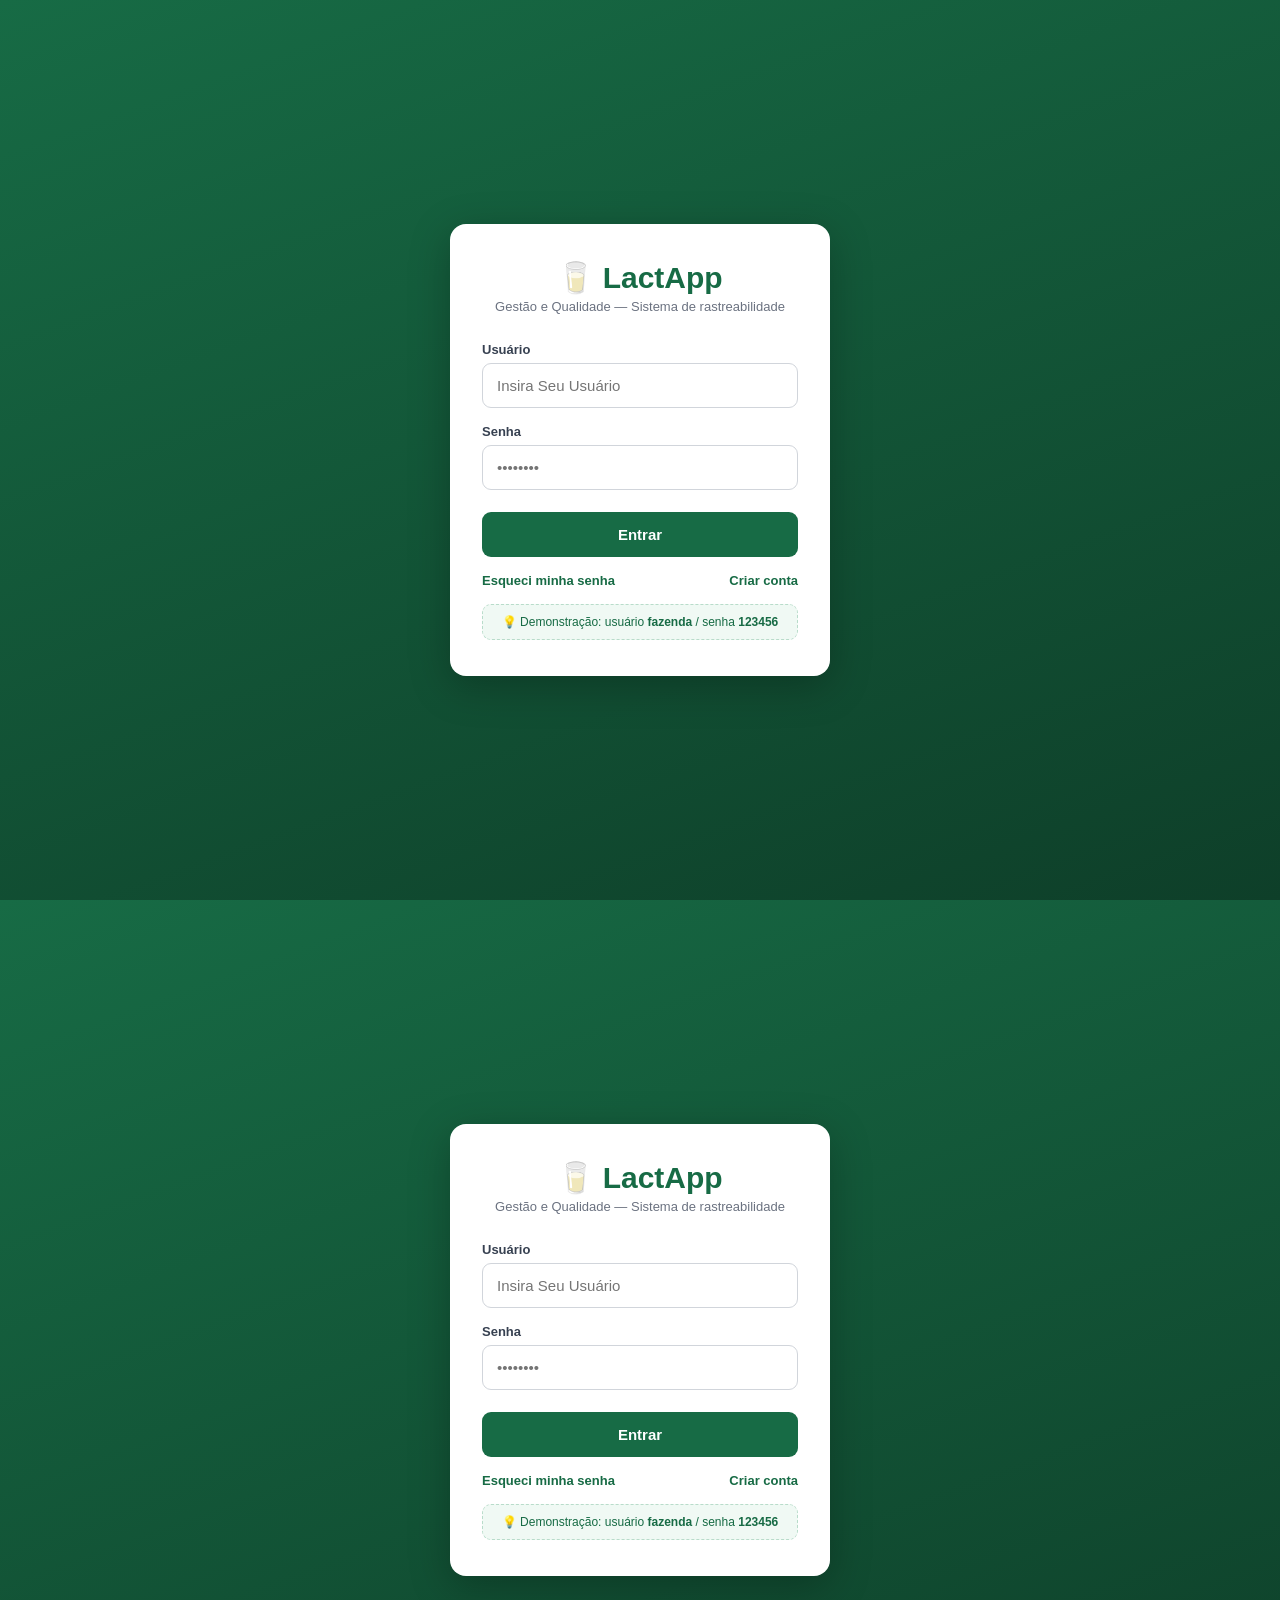
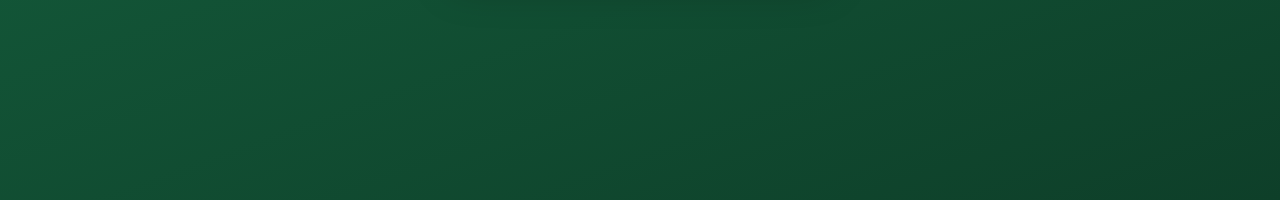
==== index.html @ 969afe18 "corrige bug carregamento" ====
<!DOCTYPE html>
<html lang="pt-BR">
<head>
    <meta charset="UTF-8">
    <meta name="viewport" content="width=device-width, initial-scale=1.0">

    <title>LactApp — Gestão e Qualidade</title>

    <style>
        * {
            box-sizing: border-box;
            margin: 0;
            padding: 0;
        }

        body {
            font-family: Arial, Helvetica, sans-serif;
            background: #f4f7f5;
            color: #1f2933;
            min-height: 100vh;
        }

        /* ===================== TELA DE LOGIN ===================== */
        #loginScreen {
            min-height: 100vh;
            display: flex;
            align-items: center;
            justify-content: center;
            background: linear-gradient(160deg, #176b45 0%, #0e3f29 100%);
            padding: 20px;
        }

        .login-box {
            background: white;
            width: 100%;
            max-width: 380px;
            border-radius: 16px;
            padding: 36px 32px;
            box-shadow: 0 10px 40px rgba(0,0,0,.25);
        }

        .login-logo {
            text-align: center;
            font-size: 30px;
            font-weight: bold;
            color: #176b45;
            margin-bottom: 4px;
        }

        .login-subtitle {
            text-align: center;
            color: #6b7280;
            font-size: 13px;
            margin-bottom: 28px;
        }

        .field {
            margin-bottom: 16px;
        }

        .field label {
            display: block;
            font-size: 13px;
            color: #374151;
            font-weight: bold;
            margin-bottom: 6px;
        }

        .field input {
            width: 100%;
            padding: 13px 14px;
            border: 1px solid #d1d5db;
            border-radius: 9px;
            font-size: 15px;
            outline: none;
        }

        .field input:focus {
            border-color: #176b45;
        }

        .login-button {
            width: 100%;
            background: #176b45;
            color: white;
            border: none;
            padding: 14px 0;
            border-radius: 9px;
            font-size: 15px;
            font-weight: bold;
            cursor: pointer;
            margin-top: 6px;
        }

        .login-button:hover {
            background: #115438;
        }

        .login-hint {
            margin-top: 16px;
            background: #f0f9f4;
            border: 1px dashed #b8dcca;
            border-radius: 9px;
            padding: 10px 12px;
            font-size: 12px;
            color: #176b45;
            text-align: center;
        }

        .login-error {
            display: none;
            background: #fee2e2;
            color: #991b1b;
            padding: 11px 13px;
            border-radius: 9px;
            font-size: 13px;
            margin-bottom: 16px;
        }

        .login-success {
            display: none;
            background: #dcfce7;
            color: #166534;
            padding: 11px 13px;
            border-radius: 9px;
            font-size: 13px;
            margin-bottom: 16px;
        }

        .login-links {
            display: flex;
            justify-content: space-between;
            margin-top: 16px;
        }

        .login-links-center {
            justify-content: center;
        }

        .login-links a {
            color: #176b45;
            font-size: 13px;
            font-weight: bold;
            text-decoration: none;
        }

        .login-links a:hover {
            text-decoration: underline;
        }

        .recover-text {
            color: #6b7280;
            font-size: 13px;
            line-height: 19px;
            margin-bottom: 20px;
        }

        /* ===================== APP (pós-login) ===================== */
        #appScreen {
            display: none;
        }

        header {
            background: #176b45;
            color: white;
            padding: 18px 30px;
            display: flex;
            align-items: center;
            justify-content: space-between;
        }

        .logo {
            font-size: 21px;
            font-weight: bold;
        }

        .logo span {
            font-weight: normal;
            opacity: .85;
        }

        .header-right {
            display: flex;
            align-items: center;
            gap: 18px;
        }

        .header-status {
            font-size: 13px;
            opacity: .85;
            text-align: right;
        }

        .logout-button {
            background: rgba(255,255,255,.15);
            color: white;
            border: 1px solid rgba(255,255,255,.4);
            padding: 8px 14px;
            border-radius: 8px;
            font-size: 12px;
            cursor: pointer;
        }

        .logout-button:hover {
            background: rgba(255,255,255,.25);
        }

        /* CONTAINER */
        .container {
            max-width: 1000px;
            margin: 40px auto;
            padding: 0 20px;
        }

        /* SEARCH */
        .search-box {
            background: white;
            border-radius: 14px;
            padding: 28px;
            box-shadow: 0 4px 20px rgba(0,0,0,.06);
            margin-bottom: 25px;
        }

        .search-box h1 {
            font-size: 25px;
            margin-bottom: 8px;
        }

        .search-box p {
            color: #6b7280;
            margin-bottom: 22px;
        }

        .search-area {
            display: flex;
            gap: 10px;
        }

        input {
            flex: 1;
            padding: 14px 16px;
            border: 1px solid #d1d5db;
            border-radius: 9px;
            font-size: 15px;
            outline: none;
        }

        input:focus {
            border-color: #176b45;
        }

        button {
            background: #176b45;
            color: white;
            border: none;
            padding: 0 24px;
            border-radius: 9px;
            font-size: 15px;
            font-weight: bold;
            cursor: pointer;
        }

        button:hover {
            background: #115438;
        }

        .example {
            margin-top: 12px;
            font-size: 13px;
            color: #777;
        }

        .example-codigos {
            display: flex;
            flex-wrap: wrap;
            gap: 8px;
            margin-top: 8px;
        }

        .chip-codigo {
            display: inline-block;
            background: #f0f9f4;
            border: 1px dashed #b8dcca;
            color: #176b45;
            font-weight: bold;
            font-size: 12px;
            padding: 6px 10px;
            border-radius: 20px;
            cursor: pointer;
        }

        .chip-codigo:hover {
            background: #dcefe3;
        }

        /* AUTOCOMPLETE */
        .input-wrapper {
            flex: 1;
            position: relative;
        }

        .input-wrapper input {
            width: 100%;
        }

        .sugestoes-dropdown {
            display: none;
            position: absolute;
            top: calc(100% + 6px);
            left: 0;
            right: 0;
            background: white;
            border: 1px solid #d1d5db;
            border-radius: 9px;
            box-shadow: 0 8px 24px rgba(0,0,0,.12);
            z-index: 10;
            max-height: 220px;
            overflow-y: auto;
        }

        .sugestoes-dropdown.aberto {
            display: block;
        }

        .sugestao-item {
            padding: 11px 14px;
            cursor: pointer;
            border-bottom: 1px solid #f0f2f1;
        }

        .sugestao-item:last-child {
            border-bottom: none;
        }

        .sugestao-item:hover {
            background: #f0f9f4;
        }

        .sugestao-codigo {
            font-weight: bold;
            font-size: 14px;
            color: #176b45;
        }

        .sugestao-produto {
            font-size: 12px;
            color: #6b7280;
            margin-top: 2px;
        }

        /* LOADING / DISABLED */
        @keyframes girar {
            to { transform: rotate(360deg); }
        }

        .spinner {
            display: inline-block;
            width: 11px;
            height: 11px;
            border: 2px solid #b8dcca;
            border-top-color: #176b45;
            border-radius: 50%;
            animation: girar .7s linear infinite;
            vertical-align: middle;
            margin-right: 6px;
        }

        button:disabled,
        input:disabled {
            opacity: .55;
            cursor: not-allowed;
        }

        .btn-tentar-novamente {
            background: #991b1b;
            color: white;
            border: none;
            padding: 6px 12px;
            border-radius: 20px;
            font-size: 12px;
            font-weight: bold;
            cursor: pointer;
            margin-left: 8px;
        }

        .btn-tentar-novamente:hover {
            background: #7f1717;
        }

        /* RESULTADO */
        #resultado {
            display: none;
        }

        .result-header {
            display: flex;
            justify-content: space-between;
            align-items: center;
            margin-bottom: 18px;
        }

        .result-header h2 {
            font-size: 21px;
        }

        .status {
            background: #dcfce7;
            color: #166534;
            padding: 7px 12px;
            border-radius: 20px;
            font-size: 13px;
            font-weight: bold;
        }

        /* CARDS */
        .grid {
            display: grid;
            grid-template-columns: repeat(2, 1fr);
            gap: 18px;
        }

        .card {
            background: white;
            border-radius: 13px;
            padding: 22px;
            box-shadow: 0 3px 15px rgba(0,0,0,.05);
        }

        .card h3 {
            font-size: 16px;
            margin-bottom: 17px;
            color: #176b45;
        }

        .info {
            display: flex;
            justify-content: space-between;
            padding: 10px 0;
            border-bottom: 1px solid #eef0f2;
            font-size: 14px;
        }

        .info:last-child {
            border-bottom: none;
        }

        .label {
            color: #6b7280;
        }

        .value {
            font-weight: bold;
            text-align: right;
        }

        /* QUALIDADE */
        .quality-grid {
            display: grid;
            grid-template-columns: repeat(4, 1fr);
            gap: 12px;
        }

        .quality-item {
            background: #f8faf9;
            border-radius: 10px;
            padding: 15px;
            text-align: center;
        }

        .quality-value {
            font-size: 21px;
            font-weight: bold;
            color: #176b45;
        }

        .quality-label {
            margin-top: 5px;
            color: #6b7280;
            font-size: 12px;
        }

        .quality-ok {
            margin-top: 8px;
            font-size: 11px;
            color: #15803d;
        }

        /* RASTREABILIDADE */
        .trace {
            display: flex;
            align-items: center;
            justify-content: space-between;
            margin-top: 10px;
        }

        .trace-item {
            text-align: center;
            flex: 1;
        }

        .trace-icon {
            width: 45px;
            height: 45px;
            margin: auto;
            border-radius: 50%;
            background: #e4f3eb;
            display: flex;
            align-items: center;
            justify-content: center;
            font-size: 21px;
        }

        .trace-title {
            font-weight: bold;
            font-size: 13px;
            margin-top: 8px;
        }

        .trace-subtitle {
            font-size: 11px;
            color: #777;
            margin-top: 3px;
        }

        .line {
            height: 2px;
            background: #b8dcca;
            flex: .5;
        }

        /* ERRO */
        .error {
            display: none;
            background: #fee2e2;
            color: #991b1b;
            padding: 14px;
            border-radius: 9px;
            margin-top: 15px;
            font-size: 14px;
        }

        /* ===================== ABAS ===================== */
        .tabs {
            display: flex;
            gap: 10px;
            margin-bottom: 22px;
        }

        .tab-button {
            background: white;
            color: #6b7280;
            border: 1px solid #e2e6e4;
            padding: 12px 20px;
            border-radius: 9px;
            font-size: 14px;
            font-weight: bold;
            cursor: pointer;
        }

        .tab-button:hover {
            background: #f4f7f5;
        }

        .tab-button.active {
            background: #176b45;
            color: white;
            border-color: #176b45;
        }

        /* ===================== ROTA DE ENTREGA ===================== */
        .route-summary-grid {
            display: grid;
            grid-template-columns: repeat(2, 1fr);
            gap: 16px;
            margin-bottom: 16px;
        }

        .route-item {
            display: flex;
            flex-direction: column;
            gap: 4px;
        }

        .route-item .route-label {
            font-size: 12px;
            color: #6b7280;
        }

        .route-item .route-value {
            font-size: 14px;
            font-weight: bold;
            color: #1f2933;
        }

        .route-status {
            background: #fff7e6;
            border: 1px solid #fde68a;
            color: #92400e;
            padding: 11px 14px;
            border-radius: 9px;
            font-size: 13px;
        }

        .map-frame {
            width: 100%;
            height: 340px;
            border: 0;
            display: block;
        }

        .timeline {
            position: relative;
            padding-left: 8px;
        }

        .timeline-item {
            display: flex;
            gap: 14px;
            padding-bottom: 22px;
            position: relative;
        }

        .timeline-item::before {
            content: "";
            position: absolute;
            left: 5px;
            top: 22px;
            bottom: 0;
            width: 2px;
            background: #e2e6e4;
        }

        .timeline-item.last::before {
            display: none;
        }

        .timeline-dot {
            width: 12px;
            height: 12px;
            border-radius: 50%;
            margin-top: 4px;
            flex-shrink: 0;
        }

        .dot-ok {
            background: #15803d;
        }

        .dot-warning {
            background: #d97706;
        }

        .dot-progress {
            background: #2563eb;
        }

        .timeline-time {
            font-size: 12px;
            color: #6b7280;
            font-weight: bold;
            margin-bottom: 2px;
        }

        .timeline-title {
            font-size: 14px;
            font-weight: bold;
            color: #1f2933;
            margin-bottom: 3px;
        }

        .timeline-desc {
            font-size: 13px;
            color: #6b7280;
            line-height: 19px;
        }

        /* FOOTER */
        footer {
            text-align: center;
            color: #8a9299;
            font-size: 12px;
            padding: 35px 20px;
        }

        /* MOBILE */
        @media (max-width: 700px) {

            header {
                padding: 16px 20px;
            }

            .header-status {
                display: none;
            }

            .container {
                margin-top: 25px;
            }

            .search-area {
                flex-direction: column;
            }

            .sugestoes-dropdown {
                max-height: 180px;
            }

            button {
                height: 48px;
            }

            .grid {
                grid-template-columns: 1fr;
            }

            .quality-grid {
                grid-template-columns: repeat(2, 1fr);
            }

            .trace {
                flex-direction: column;
                gap: 12px;
            }

            .line {
                width: 2px;
                height: 25px;
            }

            .tabs {
                flex-direction: column;
            }

            .route-summary-grid {
                grid-template-columns: 1fr;
            }

            .map-frame {
                height: 260px;
            }
        }
    </style>
</head>

<body>

<!-- ===================== TELA DE LOGIN ===================== -->
<div id="loginScreen">

    <!-- ---------- ENTRAR ---------- -->
    <div class="login-box" id="loginBox">

        <div class="login-logo">🥛 LactApp</div>
        <div class="login-subtitle">Gestão e Qualidade — Sistema de rastreabilidade</div>

        <div class="login-error" id="loginError">
            Usuário ou senha inválidos. Tente novamente.
        </div>

        <div class="field">
            <label for="usuario">Usuário</label>
            <input
                type="text"
                id="usuario"
                placeholder="Insira Seu Usuário"
                autocomplete="username"
            >
        </div>

        <div class="field">
            <label for="senha">Senha</label>
            <input
                type="password"
                id="senha"
                placeholder="••••••••"
                autocomplete="current-password"
            >
        </div>

        <button class="login-button" id="btnEntrar">Entrar</button>

        <div class="login-links">
            <a href="javascript:void(0)" id="linkEsqueciSenha">Esqueci minha senha</a>
            <a href="javascript:void(0)" id="linkCriarConta">Criar conta</a>
        </div>

        <div class="login-hint">
            💡 Demonstração: usuário <strong>fazenda</strong> / senha <strong>123456</strong>
        </div>

    </div>


    <!-- ---------- CRIAR CONTA ---------- -->
    <div class="login-box" id="cadastroBox" style="display:none">

        <div class="login-logo">🥛 LactApp</div>
        <div class="login-subtitle">Criar nova conta</div>

        <div class="login-error" id="cadastroError"></div>
        <div class="login-success" id="cadastroSucesso"></div>

        <div class="field">
            <label for="cadNome">Nome completo</label>
            <input type="text" id="cadNome" placeholder="Seu nome completo" autocomplete="name">
        </div>

        <div class="field">
            <label for="cadEmail">E-mail (para recuperação da conta)</label>
            <input type="email" id="cadEmail" placeholder="seuemail@exemplo.com" autocomplete="email">
        </div>

        <div class="field">
            <label for="cadUsuario">Usuário</label>
            <input type="text" id="cadUsuario" placeholder="Escolha um usuário" autocomplete="username">
        </div>

        <div class="field">
            <label for="cadSenha">Senha</label>
            <input type="password" id="cadSenha" placeholder="Mínimo 6 caracteres" autocomplete="new-password">
        </div>

        <div class="field">
            <label for="cadConfirmarSenha">Confirmar senha</label>
            <input type="password" id="cadConfirmarSenha" placeholder="Repita a senha" autocomplete="new-password">
        </div>

        <button class="login-button" id="btnCriarConta">Criar conta</button>

        <div class="login-links login-links-center">
            <a href="javascript:void(0)" id="linkVoltarLoginDeCadastro">Já tem conta? Entrar</a>
        </div>

    </div>


    <!-- ---------- RECUPERAR SENHA ---------- -->
    <div class="login-box" id="recuperarBox" style="display:none">

        <div class="login-logo">🥛 LactApp</div>
        <div class="login-subtitle">Recuperar acesso à conta</div>

        <p class="recover-text">
            Informe o e-mail cadastrado. Enviaremos as instruções de
            redefinição de senha para ele.
        </p>

        <div class="login-error" id="recuperarError"></div>
        <div class="login-success" id="recuperarSucesso"></div>

        <div class="field">
            <label for="recEmail">E-mail cadastrado</label>
            <input type="email" id="recEmail" placeholder="seuemail@exemplo.com" autocomplete="email">
        </div>

        <button class="login-button" id="btnRecuperar">Enviar instruções</button>

        <div class="login-links login-links-center">
            <a href="javascript:void(0)" id="linkVoltarLoginDeRecuperar">Voltar para login</a>
        </div>

    </div>

</div>


<!-- ===================== APP (interface de consulta) ===================== -->
<div id="appScreen">

    <header>
        <div class="logo">
            🥛 LactApp <span>| Gestão e Qualidade</span>
        </div>

        <div class="header-right">
            <div class="header-status">
                Sistema de rastreabilidade
            </div>

            <button class="logout-button" id="btnSair">Sair</button>
        </div>
    </header>


    <main class="container">

        <!-- ABAS -->
        <div class="tabs">
            <button class="tab-button active" id="tabBtnConsulta">🔍 Consultar Lote</button>
            <button class="tab-button" id="tabBtnRota">🚚 Rota de Entrega</button>
        </div>


        <!-- ===================== ABA: CONSULTAR LOTE ===================== -->
        <div id="tabConsulta">

        <!-- BUSCA -->
        <section class="search-box">

            <h1>Consultar lote</h1>

            <p>
                Digite o código identificador do lote para consultar sua origem,
                produção e qualidade.
            </p>

            <div class="search-area">

                <div class="input-wrapper">
                    <input
                        type="text"
                        id="codigoLote"
                        placeholder="Ex.: LT-2026-0831-001"
                        autocomplete="off"
                        disabled
                    >
                    <div class="sugestoes-dropdown" id="sugestoesCodigo"></div>
                </div>

                <button id="btnConsultar" disabled>Consultar</button>

            </div>

            <div class="example" id="exemploLotes">
                <span class="spinner"></span> Carregando códigos de exemplo...
            </div>

            <div class="error" id="erro">
                Lote não encontrado. Verifique o código informado.
            </div>

        </section>


        <!-- RESULTADO -->
        <section id="resultado">

            <div class="result-header">
                <h2>Informações do lote</h2>

                <div class="status">✓ Dentro dos padrões</div>
            </div>


            <div class="grid">

                <!-- PRODUTO -->
                <div class="card">

                    <h3>🥛 Produto</h3>

                    <div class="info">
                        <span class="label">Produto</span>
                        <span class="value" id="produto"></span>
                    </div>

                    <div class="info">
                        <span class="label">Lote</span>
                        <span class="value" id="lote"></span>
                    </div>

                    <div class="info">
                        <span class="label">Data de produção</span>
                        <span class="value" id="dataProducao"></span>
                    </div>

                    <div class="info">
                        <span class="label">Quantidade</span>
                        <span class="value" id="quantidade"></span>
                    </div>

                </div>


                <!-- PRODUTOR -->
                <div class="card">

                    <h3>👨‍🌾 Produtor</h3>

                    <div class="info">
                        <span class="label">Produtor</span>
                        <span class="value" id="produtor"></span>
                    </div>

                    <div class="info">
                        <span class="label">Fazenda</span>
                        <span class="value" id="fazenda"></span>
                    </div>

                    <div class="info">
                        <span class="label">Município</span>
                        <span class="value" id="municipio"></span>
                    </div>

                </div>


                <!-- ANIMAL -->
                <div class="card">

                    <h3>🐄 Animal de origem</h3>

                    <div class="info">
                        <span class="label">Identificação</span>
                        <span class="value" id="animal"></span>
                    </div>

                    <div class="info">
                        <span class="label">Raça</span>
                        <span class="value" id="raca"></span>
                    </div>

                    <div class="info">
                        <span class="label">Produção diária</span>
                        <span class="value" id="producaoAnimal"></span>
                    </div>

                </div>


                <!-- LEITE -->
                <div class="card">

                    <h3>🥛 Leite utilizado</h3>

                    <div class="info">
                        <span class="label">Data da ordenha</span>
                        <span class="value" id="ordenha"></span>
                    </div>

                    <div class="info">
                        <span class="label">Volume coletado</span>
                        <span class="value" id="volume"></span>
                    </div>

                    <div class="info">
                        <span class="label">Temperatura</span>
                        <span class="value" id="temperatura"></span>
                    </div>

                </div>

            </div>


            <!-- QUALIDADE -->
            <div class="card" style="margin-top:18px;">

                <h3>📊 Indicadores de qualidade</h3>

                <div class="quality-grid">

                    <div class="quality-item">
                        <div class="quality-value">3,8%</div>
                        <div class="quality-label">Gordura</div>
                        <div class="quality-ok">✓ Adequado</div>
                    </div>

                    <div class="quality-item">
                        <div class="quality-value">3,2%</div>
                        <div class="quality-label">Proteína</div>
                        <div class="quality-ok">✓ Adequado</div>
                    </div>

                    <div class="quality-item">
                        <div class="quality-value">6,7</div>
                        <div class="quality-label">pH</div>
                        <div class="quality-ok">✓ Adequado</div>
                    </div>

                    <div class="quality-item">
                        <div class="quality-value">4,1°C</div>
                        <div class="quality-label">Temperatura</div>
                        <div class="quality-ok">✓ Adequado</div>
                    </div>

                </div>

            </div>


            <!-- RASTREABILIDADE -->
            <div class="card" style="margin-top:18px;">

                <h3>🔎 Rastreabilidade</h3>

                <div class="trace">

                    <div class="trace-item">
                        <div class="trace-icon">🐄</div>
                        <div class="trace-title">Animal</div>
                        <div class="trace-subtitle">Vaca #0254</div>
                    </div>

                    <div class="line"></div>

                    <div class="trace-item">
                        <div class="trace-icon">🌾</div>
                        <div class="trace-title">Fazenda</div>
                        <div class="trace-subtitle">Fazenda Boa Vista</div>
                    </div>

                    <div class="line"></div>

                    <div class="trace-item">
                        <div class="trace-icon">🥛</div>
                        <div class="trace-title">Leite</div>
                        <div class="trace-subtitle">Ordenha #1842</div>
                    </div>

                    <div class="line"></div>

                    <div class="trace-item">
                        <div class="trace-icon">🏭</div>
                        <div class="trace-title">Produto</div>
                        <div class="trace-subtitle">Lote LT-2026-0831</div>
                    </div>

                </div>

            </div>

        </section>

        </div>


        <!-- ===================== ABA: ROTA DE ENTREGA ===================== -->
        <div id="tabRota" style="display:none">

            <!-- RESUMO DA ROTA -->
            <div class="card">

                <h3>🚚 Resumo da rota</h3>

                <div class="route-summary-grid">

                    <div class="route-item">
                        <span class="route-label">Origem</span>
                        <span class="route-value">Fazenda Boa Vista — Zona Rural, Itaíba/PE</span>
                    </div>

                    <div class="route-item">
                        <span class="route-label">Destino</span>
                        <span class="route-value">Distribuidora Central de Laticínios — Centro, Itaíba/PE</span>
                    </div>

                    <div class="route-item">
                        <span class="route-label">Distância estimada</span>
                        <span class="route-value">14,6 km</span>
                    </div>

                    <div class="route-item">
                        <span class="route-label">Tempo estimado</span>
                        <span class="route-value">28 min</span>
                    </div>

                </div>

                <div class="route-status">
                    🚛 Status atual: <strong>Trânsito intenso na entrada da cidade — leve atraso</strong>
                </div>

            </div>


            <!-- MAPA -->
            <div class="card" style="margin-top:18px; padding:0; overflow:hidden;">

                <iframe
                    class="map-frame"
                    src="https://maps.google.com/maps?saddr=-8.9280,-37.4400&daddr=-8.9478,-37.4228&output=embed"
                    loading="lazy"
                    referrerpolicy="no-referrer-when-downgrade"
                ></iframe>

            </div>


            <!-- LINHA DO TEMPO -->
            <div class="card" style="margin-top:18px;">

                <h3>📍 Situações da entrega (demonstração)</h3>

                <div class="timeline">

                    <div class="timeline-item">
                        <div class="timeline-dot dot-ok"></div>
                        <div class="timeline-content">
                            <div class="timeline-time">06:45</div>
                            <div class="timeline-title">Saída da Fazenda Boa Vista</div>
                            <div class="timeline-desc">
                                Carregamento do caminhão-tanque concluído, lacre nº 4821 aplicado.
                            </div>
                        </div>
                    </div>

                    <div class="timeline-item">
                        <div class="timeline-dot dot-ok"></div>
                        <div class="timeline-content">
                            <div class="timeline-time">07:20</div>
                            <div class="timeline-title">Parada no posto BR-423, km 12</div>
                            <div class="timeline-desc">
                                Abastecimento do veículo e checagem da temperatura da carga (4,2 °C).
                            </div>
                        </div>
                    </div>

                    <div class="timeline-item">
                        <div class="timeline-dot dot-warning"></div>
                        <div class="timeline-content">
                            <div class="timeline-time">07:50</div>
                            <div class="timeline-title">Trânsito intenso na entrada de Itaíba</div>
                            <div class="timeline-desc">
                                Obra na via de acesso provoca lentidão. Atraso estimado de 10 minutos.
                            </div>
                        </div>
                    </div>

                    <div class="timeline-item">
                        <div class="timeline-dot dot-progress"></div>
                        <div class="timeline-content">
                            <div class="timeline-time">08:15</div>
                            <div class="timeline-title">Chegada na Distribuidora Central</div>
                            <div class="timeline-desc">
                                Início da conferência e descarregamento do lote LT-2026-0831-001.
                            </div>
                        </div>
                    </div>

                    <div class="timeline-item last">
                        <div class="timeline-dot dot-ok"></div>
                        <div class="timeline-content">
                            <div class="timeline-time">08:35</div>
                            <div class="timeline-title">Entrega concluída</div>
                            <div class="timeline-desc">
                                Lote conferido, aprovado e armazenado na câmara fria.
                            </div>
                        </div>
                    </div>

                </div>

            </div>

        </div>

    </main>


    <footer>
        Protótipo MVP — Gestão e Qualidade de Produtos Lácteos
    </footer>

</div>


<script>

    /* ===================== DADOS FICTÍCIOS (MVP) ===================== */
    /* "Banco de dados" em memória, apenas para demonstração.              */
    /* Ele é reiniciado sempre que a página é recarregada.                 */

    const usuariosCadastrados = [
        {
            nome: "Fazenda Demo",
            email: "contato@fazendaboavista.com.br",
            usuario: "fazenda",
            senha: "123456",
        },
    ];

    let lotesCadastrados = [];

    async function carregarLotes() {

        if (exemploLotes) {
            exemploLotes.innerHTML = '<span class="spinner"></span> Carregando códigos de exemplo...';
        }

        try {

            const resposta = await fetch("lotes.json");

            if (!resposta.ok) {
                throw new Error("Resposta HTTP " + resposta.status);
            }

            lotesCadastrados = await resposta.json();

            if (inputCodigo) inputCodigo.disabled = false;
            if (btnConsultar) btnConsultar.disabled = false;

        } catch (erroCarregamento) {

            console.error("Não foi possível carregar lotes.json:", erroCarregamento);
            lotesCadastrados = [];

        }

        popularExemplosLotes();

    }

    function popularExemplosLotes() {

        if (!exemploLotes) return;

        if (!lotesCadastrados || lotesCadastrados.length === 0) {

            exemploLotes.innerHTML =
                '⚠️ Não foi possível carregar os lotes de demonstração.' +
                '<button type="button" class="btn-tentar-novamente" id="btnTentarNovamente">Tentar novamente</button>';

            const btnTentarNovamente = document.getElementById("btnTentarNovamente");

            if (btnTentarNovamente) {
                btnTentarNovamente.addEventListener("click", carregarLotes);
            }

            return;

        }

        const chipsHtml = lotesCadastrados.map(function (l) {
            return '<span class="chip-codigo" data-codigo="' + l.codigo + '">' + l.codigo + '</span>';
        }).join("");

        exemploLotes.innerHTML =
            '💡 Para testar, clique em um dos códigos abaixo ou digite-o na busca:' +
            '<div class="example-codigos">' + chipsHtml + '</div>';

        exemploLotes.querySelectorAll(".chip-codigo").forEach(function (chip) {

            chip.addEventListener("click", function () {
                inputCodigo.value = chip.dataset.codigo;
                fecharSugestoes();
                consultarLote();
            });

        });

    }


    /* ===================== ELEMENTOS ===================== */

    const loginScreen = document.getElementById("loginScreen");
    const appScreen = document.getElementById("appScreen");

    const loginBox = document.getElementById("loginBox");
    const cadastroBox = document.getElementById("cadastroBox");
    const recuperarBox = document.getElementById("recuperarBox");

    const inputUsuario = document.getElementById("usuario");
    const inputSenha = document.getElementById("senha");
    const loginError = document.getElementById("loginError");

    const cadNome = document.getElementById("cadNome");
    const cadEmail = document.getElementById("cadEmail");
    const cadUsuario = document.getElementById("cadUsuario");
    const cadSenha = document.getElementById("cadSenha");
    const cadConfirmarSenha = document.getElementById("cadConfirmarSenha");
    const cadastroError = document.getElementById("cadastroError");
    const cadastroSucesso = document.getElementById("cadastroSucesso");

    const recEmail = document.getElementById("recEmail");
    const recuperarError = document.getElementById("recuperarError");
    const recuperarSucesso = document.getElementById("recuperarSucesso");

    const btnEntrar = document.getElementById("btnEntrar");
    const btnCriarConta = document.getElementById("btnCriarConta");
    const btnRecuperar = document.getElementById("btnRecuperar");
    const btnSair = document.getElementById("btnSair");
    const btnConsultar = document.getElementById("btnConsultar");

    const linkCriarConta = document.getElementById("linkCriarConta");
    const linkEsqueciSenha = document.getElementById("linkEsqueciSenha");
    const linkVoltarLoginDeCadastro = document.getElementById("linkVoltarLoginDeCadastro");
    const linkVoltarLoginDeRecuperar = document.getElementById("linkVoltarLoginDeRecuperar");

    const inputCodigo = document.getElementById("codigoLote");
    const resultado = document.getElementById("resultado");
    const erro = document.getElementById("erro");
    const exemploLotes = document.getElementById("exemploLotes");
    const sugestoesCodigo = document.getElementById("sugestoesCodigo");

    const tabBtnConsulta = document.getElementById("tabBtnConsulta");
    const tabBtnRota = document.getElementById("tabBtnRota");
    const tabConsulta = document.getElementById("tabConsulta");
    const tabRota = document.getElementById("tabRota");


    /* ===================== NAVEGAÇÃO ENTRE TELAS DE AUTENTICAÇÃO ===================== */

    function mostrarTelaAuth(tela) {

        loginBox.style.display = tela === "login" ? "block" : "none";
        cadastroBox.style.display = tela === "cadastro" ? "block" : "none";
        recuperarBox.style.display = tela === "recuperar" ? "block" : "none";

        loginError.style.display = "none";
        cadastroError.style.display = "none";
        cadastroSucesso.style.display = "none";
        recuperarError.style.display = "none";
        recuperarSucesso.style.display = "none";

    }

    linkCriarConta.addEventListener("click", function () {
        mostrarTelaAuth("cadastro");
    });

    linkEsqueciSenha.addEventListener("click", function () {
        mostrarTelaAuth("recuperar");
    });

    linkVoltarLoginDeCadastro.addEventListener("click", function () {
        mostrarTelaAuth("login");
    });

    linkVoltarLoginDeRecuperar.addEventListener("click", function () {
        mostrarTelaAuth("login");
    });


    /* ===================== LOGIN ===================== */

    function fazerLogin() {

        const usuario = inputUsuario.value.trim();
        const senha = inputSenha.value.trim();

        loginError.style.display = "none";

        const contaValida = usuariosCadastrados.find(function (conta) {
            return conta.usuario === usuario && conta.senha === senha;
        });

        if (contaValida) {

            loginScreen.style.display = "none";
            appScreen.style.display = "block";

        } else {

            loginError.textContent = "Usuário ou senha inválidos. Tente novamente.";
            loginError.style.display = "block";

        }

    }

    function fazerLogout() {

        appScreen.style.display = "none";
        loginScreen.style.display = "flex";

        mostrarTelaAuth("login");

        inputUsuario.value = "";
        inputSenha.value = "";

        inputCodigo.value = "";
        resultado.style.display = "none";
        erro.style.display = "none";

        selecionarAba("consulta");

    }

    btnEntrar.addEventListener("click", fazerLogin);
    btnSair.addEventListener("click", fazerLogout);

    [inputUsuario, inputSenha].forEach(function (campo) {

        campo.addEventListener("keypress", function (event) {

            if (event.key === "Enter") {
                fazerLogin();
            }

        });

    });


    /* ===================== CRIAR CONTA ===================== */

    function validarEmail(email) {
        return /^[^\s@]+@[^\s@]+\.[^\s@]+$/.test(email);
    }

    function fazerCadastro() {

        const nome = cadNome.value.trim();
        const email = cadEmail.value.trim().toLowerCase();
        const usuario = cadUsuario.value.trim();
        const senha = cadSenha.value.trim();
        const confirmarSenha = cadConfirmarSenha.value.trim();

        cadastroError.style.display = "none";
        cadastroSucesso.style.display = "none";

        function mostrarErro(mensagem) {
            cadastroError.textContent = mensagem;
            cadastroError.style.display = "block";
        }

        if (!nome || !email || !usuario || !senha || !confirmarSenha) {
            mostrarErro("Preencha todos os campos para continuar.");
            return;
        }

        if (!validarEmail(email)) {
            mostrarErro("Informe um e-mail válido — ele será usado para recuperar a conta.");
            return;
        }

        if (senha.length < 6) {
            mostrarErro("A senha deve ter pelo menos 6 caracteres.");
            return;
        }

        if (senha !== confirmarSenha) {
            mostrarErro("As senhas não coincidem.");
            return;
        }

        const usuarioExiste = usuariosCadastrados.some(function (conta) {
            return conta.usuario === usuario;
        });

        if (usuarioExiste) {
            mostrarErro("Esse nome de usuário já está em uso. Escolha outro.");
            return;
        }

        const emailExiste = usuariosCadastrados.some(function (conta) {
            return conta.email === email;
        });

        if (emailExiste) {
            mostrarErro("Já existe uma conta cadastrada com esse e-mail.");
            return;
        }

        usuariosCadastrados.push({ nome: nome, email: email, usuario: usuario, senha: senha });

        cadastroSucesso.textContent =
            "Conta criada com sucesso! Agora você já pode entrar com seu usuário e senha.";
        cadastroSucesso.style.display = "block";

        cadNome.value = "";
        cadEmail.value = "";
        cadUsuario.value = "";
        cadSenha.value = "";
        cadConfirmarSenha.value = "";

        setTimeout(function () {
            mostrarTelaAuth("login");
            inputUsuario.value = usuario;
        }, 1400);

    }

    btnCriarConta.addEventListener("click", fazerCadastro);


    /* ===================== RECUPERAR SENHA ===================== */

    function fazerRecuperacao() {

        const email = recEmail.value.trim().toLowerCase();

        recuperarError.style.display = "none";
        recuperarSucesso.style.display = "none";

        if (!email || !validarEmail(email)) {
            recuperarError.textContent = "Informe um e-mail válido.";
            recuperarError.style.display = "block";
            return;
        }

        const conta = usuariosCadastrados.find(function (c) {
            return c.email === email;
        });

        if (conta) {

            // Demonstração: nenhum e-mail é enviado de verdade.
            recuperarSucesso.textContent =
                "Se esse e-mail estiver cadastrado, enviamos as instruções de redefinição de senha para ele. (Demonstração — nenhum e-mail real é enviado.)";
            recuperarSucesso.style.display = "block";

        } else {

            // Por segurança, a mensagem não revela se o e-mail existe ou não.
            recuperarSucesso.textContent =
                "Se esse e-mail estiver cadastrado, enviamos as instruções de redefinição de senha para ele. (Demonstração — nenhum e-mail real é enviado.)";
            recuperarSucesso.style.display = "block";

        }

        recEmail.value = "";

    }

    btnRecuperar.addEventListener("click", fazerRecuperacao);


    /* ===================== CONSULTA DE LOTE ===================== */

    function fecharSugestoes() {

        if (!sugestoesCodigo) return;

        sugestoesCodigo.classList.remove("aberto");
        sugestoesCodigo.innerHTML = "";

    }

    function mostrarSugestoes(filtro) {

        if (!sugestoesCodigo) return;

        if (!filtro) {
            fecharSugestoes();
            return;
        }

        const correspondencias = lotesCadastrados.filter(function (l) {
            return l.codigo.toUpperCase().includes(filtro);
        }).slice(0, 5);

        if (correspondencias.length === 0) {
            fecharSugestoes();
            return;
        }

        sugestoesCodigo.innerHTML = correspondencias.map(function (l) {
            return '<div class="sugestao-item" data-codigo="' + l.codigo + '">' +
                        '<div class="sugestao-codigo">' + l.codigo + '</div>' +
                        '<div class="sugestao-produto">' + l.produto + '</div>' +
                   '</div>';
        }).join("");

        sugestoesCodigo.classList.add("aberto");

        sugestoesCodigo.querySelectorAll(".sugestao-item").forEach(function (item) {

            item.addEventListener("click", function () {
                inputCodigo.value = item.dataset.codigo;
                fecharSugestoes();
                consultarLote();
            });

        });

    }

    function consultarLote() {

        const input = inputCodigo.value.trim().toUpperCase();

        fecharSugestoes();

        resultado.style.display = "none";
        erro.style.display = "none";

        const lote = lotesCadastrados.find(function (l) {
            return l.codigo === input;
        });

        if (lote) {

            document.getElementById("produto").textContent = lote.produto;
            document.getElementById("lote").textContent = lote.codigo;
            document.getElementById("dataProducao").textContent = lote.dataProducao;
            document.getElementById("quantidade").textContent = lote.quantidade;
            document.getElementById("produtor").textContent = lote.produtor;
            document.getElementById("fazenda").textContent = lote.fazenda;
            document.getElementById("municipio").textContent = lote.municipio;
            document.getElementById("animal").textContent = lote.animal;
            document.getElementById("raca").textContent = lote.raca;
            document.getElementById("producaoAnimal").textContent = lote.producaoAnimal;
            document.getElementById("ordenha").textContent = lote.ordenha;
            document.getElementById("volume").textContent = lote.volume;
            document.getElementById("temperatura").textContent = lote.temperatura;

            resultado.style.display = "block";

            resultado.scrollIntoView({ behavior: "smooth" });

        } else {

            erro.style.display = "block";

        }

    }

    btnConsultar.addEventListener("click", consultarLote);

    inputCodigo.addEventListener("input", function () {
        mostrarSugestoes(inputCodigo.value.trim().toUpperCase());
    });

    inputCodigo.addEventListener("focus", function () {
        if (inputCodigo.value.trim()) {
            mostrarSugestoes(inputCodigo.value.trim().toUpperCase());
        }
    });

    inputCodigo.addEventListener("keypress", function (event) {

        if (event.key === "Enter") {
            consultarLote();
        }

    });

    document.addEventListener("click", function (event) {

        if (!event.target.closest(".input-wrapper")) {
            fecharSugestoes();
        }

    });


    /* ===================== NAVEGAÇÃO POR ABAS ===================== */

    function selecionarAba(aba) {

        const isConsulta = aba === "consulta";

        tabConsulta.style.display = isConsulta ? "block" : "none";
        tabRota.style.display = isConsulta ? "none" : "block";

        tabBtnConsulta.classList.toggle("active", isConsulta);
        tabBtnRota.classList.toggle("active", !isConsulta);

    }

    tabBtnConsulta.addEventListener("click", function () {
        selecionarAba("consulta");
    });

    tabBtnRota.addEventListener("click", function () {
        selecionarAba("rota");
    });


    /* ===================== INICIALIZAÇÃO ===================== */
    /* Chamado por último, depois que todos os elementos do DOM   */
    /* já foram capturados acima — evita referenciar variáveis    */
    /* ainda não declaradas.                                      */

    carregarLotes();

</script>

</body>
</html><!DOCTYPE html>
<html lang="pt-BR">
<head>
    <meta charset="UTF-8">
    <meta name="viewport" content="width=device-width, initial-scale=1.0">

    <title>LactApp — Gestão e Qualidade</title>

    <style>
        * {
            box-sizing: border-box;
            margin: 0;
            padding: 0;
        }

        body {
            font-family: Arial, Helvetica, sans-serif;
            background: #f4f7f5;
            color: #1f2933;
            min-height: 100vh;
        }

        /* ===================== TELA DE LOGIN ===================== */
        #loginScreen {
            min-height: 100vh;
            display: flex;
            align-items: center;
            justify-content: center;
            background: linear-gradient(160deg, #176b45 0%, #0e3f29 100%);
            padding: 20px;
        }

        .login-box {
            background: white;
            width: 100%;
            max-width: 380px;
            border-radius: 16px;
            padding: 36px 32px;
            box-shadow: 0 10px 40px rgba(0,0,0,.25);
        }

        .login-logo {
            text-align: center;
            font-size: 30px;
            font-weight: bold;
            color: #176b45;
            margin-bottom: 4px;
        }

        .login-subtitle {
            text-align: center;
            color: #6b7280;
            font-size: 13px;
            margin-bottom: 28px;
        }

        .field {
            margin-bottom: 16px;
        }

        .field label {
            display: block;
            font-size: 13px;
            color: #374151;
            font-weight: bold;
            margin-bottom: 6px;
        }

        .field input {
            width: 100%;
            padding: 13px 14px;
            border: 1px solid #d1d5db;
            border-radius: 9px;
            font-size: 15px;
            outline: none;
        }

        .field input:focus {
            border-color: #176b45;
        }

        .login-button {
            width: 100%;
            background: #176b45;
            color: white;
            border: none;
            padding: 14px 0;
            border-radius: 9px;
            font-size: 15px;
            font-weight: bold;
            cursor: pointer;
            margin-top: 6px;
        }

        .login-button:hover {
            background: #115438;
        }

        .login-hint {
            margin-top: 16px;
            background: #f0f9f4;
            border: 1px dashed #b8dcca;
            border-radius: 9px;
            padding: 10px 12px;
            font-size: 12px;
            color: #176b45;
            text-align: center;
        }

        .login-error {
            display: none;
            background: #fee2e2;
            color: #991b1b;
            padding: 11px 13px;
            border-radius: 9px;
            font-size: 13px;
            margin-bottom: 16px;
        }

        .login-success {
            display: none;
            background: #dcfce7;
            color: #166534;
            padding: 11px 13px;
            border-radius: 9px;
            font-size: 13px;
            margin-bottom: 16px;
        }

        .login-links {
            display: flex;
            justify-content: space-between;
            margin-top: 16px;
        }

        .login-links-center {
            justify-content: center;
        }

        .login-links a {
            color: #176b45;
            font-size: 13px;
            font-weight: bold;
            text-decoration: none;
        }

        .login-links a:hover {
            text-decoration: underline;
        }

        .recover-text {
            color: #6b7280;
            font-size: 13px;
            line-height: 19px;
            margin-bottom: 20px;
        }

        /* ===================== APP (pós-login) ===================== */
        #appScreen {
            display: none;
        }

        header {
            background: #176b45;
            color: white;
            padding: 18px 30px;
            display: flex;
            align-items: center;
            justify-content: space-between;
        }

        .logo {
            font-size: 21px;
            font-weight: bold;
        }

        .logo span {
            font-weight: normal;
            opacity: .85;
        }

        .header-right {
            display: flex;
            align-items: center;
            gap: 18px;
        }

        .header-status {
            font-size: 13px;
            opacity: .85;
            text-align: right;
        }

        .logout-button {
            background: rgba(255,255,255,.15);
            color: white;
            border: 1px solid rgba(255,255,255,.4);
            padding: 8px 14px;
            border-radius: 8px;
            font-size: 12px;
            cursor: pointer;
        }

        .logout-button:hover {
            background: rgba(255,255,255,.25);
        }

        /* CONTAINER */
        .container {
            max-width: 1000px;
            margin: 40px auto;
            padding: 0 20px;
        }

        /* SEARCH */
        .search-box {
            background: white;
            border-radius: 14px;
            padding: 28px;
            box-shadow: 0 4px 20px rgba(0,0,0,.06);
            margin-bottom: 25px;
        }

        .search-box h1 {
            font-size: 25px;
            margin-bottom: 8px;
        }

        .search-box p {
            color: #6b7280;
            margin-bottom: 22px;
        }

        .search-area {
            display: flex;
            gap: 10px;
        }

        input {
            flex: 1;
            padding: 14px 16px;
            border: 1px solid #d1d5db;
            border-radius: 9px;
            font-size: 15px;
            outline: none;
        }

        input:focus {
            border-color: #176b45;
        }

        button {
            background: #176b45;
            color: white;
            border: none;
            padding: 0 24px;
            border-radius: 9px;
            font-size: 15px;
            font-weight: bold;
            cursor: pointer;
        }

        button:hover {
            background: #115438;
        }

        .example {
            margin-top: 12px;
            font-size: 13px;
            color: #777;
        }

        .example-codigos {
            display: flex;
            flex-wrap: wrap;
            gap: 8px;
            margin-top: 8px;
        }

        .chip-codigo {
            display: inline-block;
            background: #f0f9f4;
            border: 1px dashed #b8dcca;
            color: #176b45;
            font-weight: bold;
            font-size: 12px;
            padding: 6px 10px;
            border-radius: 20px;
            cursor: pointer;
        }

        .chip-codigo:hover {
            background: #dcefe3;
        }

        /* AUTOCOMPLETE */
        .input-wrapper {
            flex: 1;
            position: relative;
        }

        .input-wrapper input {
            width: 100%;
        }

        .sugestoes-dropdown {
            display: none;
            position: absolute;
            top: calc(100% + 6px);
            left: 0;
            right: 0;
            background: white;
            border: 1px solid #d1d5db;
            border-radius: 9px;
            box-shadow: 0 8px 24px rgba(0,0,0,.12);
            z-index: 10;
            max-height: 220px;
            overflow-y: auto;
        }

        .sugestoes-dropdown.aberto {
            display: block;
        }

        .sugestao-item {
            padding: 11px 14px;
            cursor: pointer;
            border-bottom: 1px solid #f0f2f1;
        }

        .sugestao-item:last-child {
            border-bottom: none;
        }

        .sugestao-item:hover {
            background: #f0f9f4;
        }

        .sugestao-codigo {
            font-weight: bold;
            font-size: 14px;
            color: #176b45;
        }

        .sugestao-produto {
            font-size: 12px;
            color: #6b7280;
            margin-top: 2px;
        }

        /* LOADING / DISABLED */
        @keyframes girar {
            to { transform: rotate(360deg); }
        }

        .spinner {
            display: inline-block;
            width: 11px;
            height: 11px;
            border: 2px solid #b8dcca;
            border-top-color: #176b45;
            border-radius: 50%;
            animation: girar .7s linear infinite;
            vertical-align: middle;
            margin-right: 6px;
        }

        button:disabled,
        input:disabled {
            opacity: .55;
            cursor: not-allowed;
        }

        .btn-tentar-novamente {
            background: #991b1b;
            color: white;
            border: none;
            padding: 6px 12px;
            border-radius: 20px;
            font-size: 12px;
            font-weight: bold;
            cursor: pointer;
            margin-left: 8px;
        }

        .btn-tentar-novamente:hover {
            background: #7f1717;
        }

        /* RESULTADO */
        #resultado {
            display: none;
        }

        .result-header {
            display: flex;
            justify-content: space-between;
            align-items: center;
            margin-bottom: 18px;
        }

        .result-header h2 {
            font-size: 21px;
        }

        .status {
            background: #dcfce7;
            color: #166534;
            padding: 7px 12px;
            border-radius: 20px;
            font-size: 13px;
            font-weight: bold;
        }

        /* CARDS */
        .grid {
            display: grid;
            grid-template-columns: repeat(2, 1fr);
            gap: 18px;
        }

        .card {
            background: white;
            border-radius: 13px;
            padding: 22px;
            box-shadow: 0 3px 15px rgba(0,0,0,.05);
        }

        .card h3 {
            font-size: 16px;
            margin-bottom: 17px;
            color: #176b45;
        }

        .info {
            display: flex;
            justify-content: space-between;
            padding: 10px 0;
            border-bottom: 1px solid #eef0f2;
            font-size: 14px;
        }

        .info:last-child {
            border-bottom: none;
        }

        .label {
            color: #6b7280;
        }

        .value {
            font-weight: bold;
            text-align: right;
        }

        /* QUALIDADE */
        .quality-grid {
            display: grid;
            grid-template-columns: repeat(4, 1fr);
            gap: 12px;
        }

        .quality-item {
            background: #f8faf9;
            border-radius: 10px;
            padding: 15px;
            text-align: center;
        }

        .quality-value {
            font-size: 21px;
            font-weight: bold;
            color: #176b45;
        }

        .quality-label {
            margin-top: 5px;
            color: #6b7280;
            font-size: 12px;
        }

        .quality-ok {
            margin-top: 8px;
            font-size: 11px;
            color: #15803d;
        }

        /* RASTREABILIDADE */
        .trace {
            display: flex;
            align-items: center;
            justify-content: space-between;
            margin-top: 10px;
        }

        .trace-item {
            text-align: center;
            flex: 1;
        }

        .trace-icon {
            width: 45px;
            height: 45px;
            margin: auto;
            border-radius: 50%;
            background: #e4f3eb;
            display: flex;
            align-items: center;
            justify-content: center;
            font-size: 21px;
        }

        .trace-title {
            font-weight: bold;
            font-size: 13px;
            margin-top: 8px;
        }

        .trace-subtitle {
            font-size: 11px;
            color: #777;
            margin-top: 3px;
        }

        .line {
            height: 2px;
            background: #b8dcca;
            flex: .5;
        }

        /* ERRO */
        .error {
            display: none;
            background: #fee2e2;
            color: #991b1b;
            padding: 14px;
            border-radius: 9px;
            margin-top: 15px;
            font-size: 14px;
        }

        /* ===================== ABAS ===================== */
        .tabs {
            display: flex;
            gap: 10px;
            margin-bottom: 22px;
        }

        .tab-button {
            background: white;
            color: #6b7280;
            border: 1px solid #e2e6e4;
            padding: 12px 20px;
            border-radius: 9px;
            font-size: 14px;
            font-weight: bold;
            cursor: pointer;
        }

        .tab-button:hover {
            background: #f4f7f5;
        }

        .tab-button.active {
            background: #176b45;
            color: white;
            border-color: #176b45;
        }

        /* ===================== ROTA DE ENTREGA ===================== */
        .route-summary-grid {
            display: grid;
            grid-template-columns: repeat(2, 1fr);
            gap: 16px;
            margin-bottom: 16px;
        }

        .route-item {
            display: flex;
            flex-direction: column;
            gap: 4px;
        }

        .route-item .route-label {
            font-size: 12px;
            color: #6b7280;
        }

        .route-item .route-value {
            font-size: 14px;
            font-weight: bold;
            color: #1f2933;
        }

        .route-status {
            background: #fff7e6;
            border: 1px solid #fde68a;
            color: #92400e;
            padding: 11px 14px;
            border-radius: 9px;
            font-size: 13px;
        }

        .map-frame {
            width: 100%;
            height: 340px;
            border: 0;
            display: block;
        }

        .timeline {
            position: relative;
            padding-left: 8px;
        }

        .timeline-item {
            display: flex;
            gap: 14px;
            padding-bottom: 22px;
            position: relative;
        }

        .timeline-item::before {
            content: "";
            position: absolute;
            left: 5px;
            top: 22px;
            bottom: 0;
            width: 2px;
            background: #e2e6e4;
        }

        .timeline-item.last::before {
            display: none;
        }

        .timeline-dot {
            width: 12px;
            height: 12px;
            border-radius: 50%;
            margin-top: 4px;
            flex-shrink: 0;
        }

        .dot-ok {
            background: #15803d;
        }

        .dot-warning {
            background: #d97706;
        }

        .dot-progress {
            background: #2563eb;
        }

        .timeline-time {
            font-size: 12px;
            color: #6b7280;
            font-weight: bold;
            margin-bottom: 2px;
        }

        .timeline-title {
            font-size: 14px;
            font-weight: bold;
            color: #1f2933;
            margin-bottom: 3px;
        }

        .timeline-desc {
            font-size: 13px;
            color: #6b7280;
            line-height: 19px;
        }

        /* FOOTER */
        footer {
            text-align: center;
            color: #8a9299;
            font-size: 12px;
            padding: 35px 20px;
        }

        /* MOBILE */
        @media (max-width: 700px) {

            header {
                padding: 16px 20px;
            }

            .header-status {
                display: none;
            }

            .container {
                margin-top: 25px;
            }

            .search-area {
                flex-direction: column;
            }

            .sugestoes-dropdown {
                max-height: 180px;
            }

            button {
                height: 48px;
            }

            .grid {
                grid-template-columns: 1fr;
            }

            .quality-grid {
                grid-template-columns: repeat(2, 1fr);
            }

            .trace {
                flex-direction: column;
                gap: 12px;
            }

            .line {
                width: 2px;
                height: 25px;
            }

            .tabs {
                flex-direction: column;
            }

            .route-summary-grid {
                grid-template-columns: 1fr;
            }

            .map-frame {
                height: 260px;
            }
        }
    </style>
</head>

<body>

<!-- ===================== TELA DE LOGIN ===================== -->
<div id="loginScreen">

    <!-- ---------- ENTRAR ---------- -->
    <div class="login-box" id="loginBox">

        <div class="login-logo">🥛 LactApp</div>
        <div class="login-subtitle">Gestão e Qualidade — Sistema de rastreabilidade</div>

        <div class="login-error" id="loginError">
            Usuário ou senha inválidos. Tente novamente.
        </div>

        <div class="field">
            <label for="usuario">Usuário</label>
            <input
                type="text"
                id="usuario"
                placeholder="Insira Seu Usuário"
                autocomplete="username"
            >
        </div>

        <div class="field">
            <label for="senha">Senha</label>
            <input
                type="password"
                id="senha"
                placeholder="••••••••"
                autocomplete="current-password"
            >
        </div>

        <button class="login-button" id="btnEntrar">Entrar</button>

        <div class="login-links">
            <a href="javascript:void(0)" id="linkEsqueciSenha">Esqueci minha senha</a>
            <a href="javascript:void(0)" id="linkCriarConta">Criar conta</a>
        </div>

        <div class="login-hint">
            💡 Demonstração: usuário <strong>fazenda</strong> / senha <strong>123456</strong>
        </div>

    </div>


    <!-- ---------- CRIAR CONTA ---------- -->
    <div class="login-box" id="cadastroBox" style="display:none">

        <div class="login-logo">🥛 LactApp</div>
        <div class="login-subtitle">Criar nova conta</div>

        <div class="login-error" id="cadastroError"></div>
        <div class="login-success" id="cadastroSucesso"></div>

        <div class="field">
            <label for="cadNome">Nome completo</label>
            <input type="text" id="cadNome" placeholder="Seu nome completo" autocomplete="name">
        </div>

        <div class="field">
            <label for="cadEmail">E-mail (para recuperação da conta)</label>
            <input type="email" id="cadEmail" placeholder="seuemail@exemplo.com" autocomplete="email">
        </div>

        <div class="field">
            <label for="cadUsuario">Usuário</label>
            <input type="text" id="cadUsuario" placeholder="Escolha um usuário" autocomplete="username">
        </div>

        <div class="field">
            <label for="cadSenha">Senha</label>
            <input type="password" id="cadSenha" placeholder="Mínimo 6 caracteres" autocomplete="new-password">
        </div>

        <div class="field">
            <label for="cadConfirmarSenha">Confirmar senha</label>
            <input type="password" id="cadConfirmarSenha" placeholder="Repita a senha" autocomplete="new-password">
        </div>

        <button class="login-button" id="btnCriarConta">Criar conta</button>

        <div class="login-links login-links-center">
            <a href="javascript:void(0)" id="linkVoltarLoginDeCadastro">Já tem conta? Entrar</a>
        </div>

    </div>


    <!-- ---------- RECUPERAR SENHA ---------- -->
    <div class="login-box" id="recuperarBox" style="display:none">

        <div class="login-logo">🥛 LactApp</div>
        <div class="login-subtitle">Recuperar acesso à conta</div>

        <p class="recover-text">
            Informe o e-mail cadastrado. Enviaremos as instruções de
            redefinição de senha para ele.
        </p>

        <div class="login-error" id="recuperarError"></div>
        <div class="login-success" id="recuperarSucesso"></div>

        <div class="field">
            <label for="recEmail">E-mail cadastrado</label>
            <input type="email" id="recEmail" placeholder="seuemail@exemplo.com" autocomplete="email">
        </div>

        <button class="login-button" id="btnRecuperar">Enviar instruções</button>

        <div class="login-links login-links-center">
            <a href="javascript:void(0)" id="linkVoltarLoginDeRecuperar">Voltar para login</a>
        </div>

    </div>

</div>


<!-- ===================== APP (interface de consulta) ===================== -->
<div id="appScreen">

    <header>
        <div class="logo">
            🥛 LactApp <span>| Gestão e Qualidade</span>
        </div>

        <div class="header-right">
            <div class="header-status">
                Sistema de rastreabilidade
            </div>

            <button class="logout-button" id="btnSair">Sair</button>
        </div>
    </header>


    <main class="container">

        <!-- ABAS -->
        <div class="tabs">
            <button class="tab-button active" id="tabBtnConsulta">🔍 Consultar Lote</button>
            <button class="tab-button" id="tabBtnRota">🚚 Rota de Entrega</button>
        </div>


        <!-- ===================== ABA: CONSULTAR LOTE ===================== -->
        <div id="tabConsulta">

        <!-- BUSCA -->
        <section class="search-box">

            <h1>Consultar lote</h1>

            <p>
                Digite o código identificador do lote para consultar sua origem,
                produção e qualidade.
            </p>

            <div class="search-area">

                <div class="input-wrapper">
                    <input
                        type="text"
                        id="codigoLote"
                        placeholder="Ex.: LT-2026-0831-001"
                        autocomplete="off"
                        disabled
                    >
                    <div class="sugestoes-dropdown" id="sugestoesCodigo"></div>
                </div>

                <button id="btnConsultar" disabled>Consultar</button>

            </div>

            <div class="example" id="exemploLotes">
                <span class="spinner"></span> Carregando códigos de exemplo...
            </div>

            <div class="error" id="erro">
                Lote não encontrado. Verifique o código informado.
            </div>

        </section>


        <!-- RESULTADO -->
        <section id="resultado">

            <div class="result-header">
                <h2>Informações do lote</h2>

                <div class="status">✓ Dentro dos padrões</div>
            </div>


            <div class="grid">

                <!-- PRODUTO -->
                <div class="card">

                    <h3>🥛 Produto</h3>

                    <div class="info">
                        <span class="label">Produto</span>
                        <span class="value" id="produto"></span>
                    </div>

                    <div class="info">
                        <span class="label">Lote</span>
                        <span class="value" id="lote"></span>
                    </div>

                    <div class="info">
                        <span class="label">Data de produção</span>
                        <span class="value" id="dataProducao"></span>
                    </div>

                    <div class="info">
                        <span class="label">Quantidade</span>
                        <span class="value" id="quantidade"></span>
                    </div>

                </div>


                <!-- PRODUTOR -->
                <div class="card">

                    <h3>👨‍🌾 Produtor</h3>

                    <div class="info">
                        <span class="label">Produtor</span>
                        <span class="value" id="produtor"></span>
                    </div>

                    <div class="info">
                        <span class="label">Fazenda</span>
                        <span class="value" id="fazenda"></span>
                    </div>

                    <div class="info">
                        <span class="label">Município</span>
                        <span class="value" id="municipio"></span>
                    </div>

                </div>


                <!-- ANIMAL -->
                <div class="card">

                    <h3>🐄 Animal de origem</h3>

                    <div class="info">
                        <span class="label">Identificação</span>
                        <span class="value" id="animal"></span>
                    </div>

                    <div class="info">
                        <span class="label">Raça</span>
                        <span class="value" id="raca"></span>
                    </div>

                    <div class="info">
                        <span class="label">Produção diária</span>
                        <span class="value" id="producaoAnimal"></span>
                    </div>

                </div>


                <!-- LEITE -->
                <div class="card">

                    <h3>🥛 Leite utilizado</h3>

                    <div class="info">
                        <span class="label">Data da ordenha</span>
                        <span class="value" id="ordenha"></span>
                    </div>

                    <div class="info">
                        <span class="label">Volume coletado</span>
                        <span class="value" id="volume"></span>
                    </div>

                    <div class="info">
                        <span class="label">Temperatura</span>
                        <span class="value" id="temperatura"></span>
                    </div>

                </div>

            </div>


            <!-- QUALIDADE -->
            <div class="card" style="margin-top:18px;">

                <h3>📊 Indicadores de qualidade</h3>

                <div class="quality-grid">

                    <div class="quality-item">
                        <div class="quality-value">3,8%</div>
                        <div class="quality-label">Gordura</div>
                        <div class="quality-ok">✓ Adequado</div>
                    </div>

                    <div class="quality-item">
                        <div class="quality-value">3,2%</div>
                        <div class="quality-label">Proteína</div>
                        <div class="quality-ok">✓ Adequado</div>
                    </div>

                    <div class="quality-item">
                        <div class="quality-value">6,7</div>
                        <div class="quality-label">pH</div>
                        <div class="quality-ok">✓ Adequado</div>
                    </div>

                    <div class="quality-item">
                        <div class="quality-value">4,1°C</div>
                        <div class="quality-label">Temperatura</div>
                        <div class="quality-ok">✓ Adequado</div>
                    </div>

                </div>

            </div>


            <!-- RASTREABILIDADE -->
            <div class="card" style="margin-top:18px;">

                <h3>🔎 Rastreabilidade</h3>

                <div class="trace">

                    <div class="trace-item">
                        <div class="trace-icon">🐄</div>
                        <div class="trace-title">Animal</div>
                        <div class="trace-subtitle">Vaca #0254</div>
                    </div>

                    <div class="line"></div>

                    <div class="trace-item">
                        <div class="trace-icon">🌾</div>
                        <div class="trace-title">Fazenda</div>
                        <div class="trace-subtitle">Fazenda Boa Vista</div>
                    </div>

                    <div class="line"></div>

                    <div class="trace-item">
                        <div class="trace-icon">🥛</div>
                        <div class="trace-title">Leite</div>
                        <div class="trace-subtitle">Ordenha #1842</div>
                    </div>

                    <div class="line"></div>

                    <div class="trace-item">
                        <div class="trace-icon">🏭</div>
                        <div class="trace-title">Produto</div>
                        <div class="trace-subtitle">Lote LT-2026-0831</div>
                    </div>

                </div>

            </div>

        </section>

        </div>


        <!-- ===================== ABA: ROTA DE ENTREGA ===================== -->
        <div id="tabRota" style="display:none">

            <!-- RESUMO DA ROTA -->
            <div class="card">

                <h3>🚚 Resumo da rota</h3>

                <div class="route-summary-grid">

                    <div class="route-item">
                        <span class="route-label">Origem</span>
                        <span class="route-value">Fazenda Boa Vista — Zona Rural, Itaíba/PE</span>
                    </div>

                    <div class="route-item">
                        <span class="route-label">Destino</span>
                        <span class="route-value">Distribuidora Central de Laticínios — Centro, Itaíba/PE</span>
                    </div>

                    <div class="route-item">
                        <span class="route-label">Distância estimada</span>
                        <span class="route-value">14,6 km</span>
                    </div>

                    <div class="route-item">
                        <span class="route-label">Tempo estimado</span>
                        <span class="route-value">28 min</span>
                    </div>

                </div>

                <div class="route-status">
                    🚛 Status atual: <strong>Trânsito intenso na entrada da cidade — leve atraso</strong>
                </div>

            </div>


            <!-- MAPA -->
            <div class="card" style="margin-top:18px; padding:0; overflow:hidden;">

                <iframe
                    class="map-frame"
                    src="https://maps.google.com/maps?saddr=-8.9280,-37.4400&daddr=-8.9478,-37.4228&output=embed"
                    loading="lazy"
                    referrerpolicy="no-referrer-when-downgrade"
                ></iframe>

            </div>


            <!-- LINHA DO TEMPO -->
            <div class="card" style="margin-top:18px;">

                <h3>📍 Situações da entrega (demonstração)</h3>

                <div class="timeline">

                    <div class="timeline-item">
                        <div class="timeline-dot dot-ok"></div>
                        <div class="timeline-content">
                            <div class="timeline-time">06:45</div>
                            <div class="timeline-title">Saída da Fazenda Boa Vista</div>
                            <div class="timeline-desc">
                                Carregamento do caminhão-tanque concluído, lacre nº 4821 aplicado.
                            </div>
                        </div>
                    </div>

                    <div class="timeline-item">
                        <div class="timeline-dot dot-ok"></div>
                        <div class="timeline-content">
                            <div class="timeline-time">07:20</div>
                            <div class="timeline-title">Parada no posto BR-423, km 12</div>
                            <div class="timeline-desc">
                                Abastecimento do veículo e checagem da temperatura da carga (4,2 °C).
                            </div>
                        </div>
                    </div>

                    <div class="timeline-item">
                        <div class="timeline-dot dot-warning"></div>
                        <div class="timeline-content">
                            <div class="timeline-time">07:50</div>
                            <div class="timeline-title">Trânsito intenso na entrada de Itaíba</div>
                            <div class="timeline-desc">
                                Obra na via de acesso provoca lentidão. Atraso estimado de 10 minutos.
                            </div>
                        </div>
                    </div>

                    <div class="timeline-item">
                        <div class="timeline-dot dot-progress"></div>
                        <div class="timeline-content">
                            <div class="timeline-time">08:15</div>
                            <div class="timeline-title">Chegada na Distribuidora Central</div>
                            <div class="timeline-desc">
                                Início da conferência e descarregamento do lote LT-2026-0831-001.
                            </div>
                        </div>
                    </div>

                    <div class="timeline-item last">
                        <div class="timeline-dot dot-ok"></div>
                        <div class="timeline-content">
                            <div class="timeline-time">08:35</div>
                            <div class="timeline-title">Entrega concluída</div>
                            <div class="timeline-desc">
                                Lote conferido, aprovado e armazenado na câmara fria.
                            </div>
                        </div>
                    </div>

                </div>

            </div>

        </div>

    </main>


    <footer>
        Protótipo MVP — Gestão e Qualidade de Produtos Lácteos
    </footer>

</div>


<script>

    /* ===================== DADOS FICTÍCIOS (MVP) ===================== */
    /* "Banco de dados" em memória, apenas para demonstração.              */
    /* Ele é reiniciado sempre que a página é recarregada.                 */

    const usuariosCadastrados = [
        {
            nome: "Fazenda Demo",
            email: "contato@fazendaboavista.com.br",
            usuario: "fazenda",
            senha: "123456",
        },
    ];

    let lotesCadastrados = [];

    async function carregarLotes() {

        if (exemploLotes) {
            exemploLotes.innerHTML = '<span class="spinner"></span> Carregando códigos de exemplo...';
        }

        try {

            const resposta = await fetch("lotes.json");

            if (!resposta.ok) {
                throw new Error("Resposta HTTP " + resposta.status);
            }

            lotesCadastrados = await resposta.json();

            if (inputCodigo) inputCodigo.disabled = false;
            if (btnConsultar) btnConsultar.disabled = false;

        } catch (erroCarregamento) {

            console.error("Não foi possível carregar lotes.json:", erroCarregamento);
            lotesCadastrados = [];

        }

        popularExemplosLotes();

    }

    function popularExemplosLotes() {

        if (!exemploLotes) return;

        if (!lotesCadastrados || lotesCadastrados.length === 0) {

            exemploLotes.innerHTML =
                '⚠️ Não foi possível carregar os lotes de demonstração.' +
                '<button type="button" class="btn-tentar-novamente" id="btnTentarNovamente">Tentar novamente</button>';

            const btnTentarNovamente = document.getElementById("btnTentarNovamente");

            if (btnTentarNovamente) {
                btnTentarNovamente.addEventListener("click", carregarLotes);
            }

            return;

        }

        const chipsHtml = lotesCadastrados.map(function (l) {
            return '<span class="chip-codigo" data-codigo="' + l.codigo + '">' + l.codigo + '</span>';
        }).join("");

        exemploLotes.innerHTML =
            '💡 Para testar, clique em um dos códigos abaixo ou digite-o na busca:' +
            '<div class="example-codigos">' + chipsHtml + '</div>';

        exemploLotes.querySelectorAll(".chip-codigo").forEach(function (chip) {

            chip.addEventListener("click", function () {
                inputCodigo.value = chip.dataset.codigo;
                fecharSugestoes();
                consultarLote();
            });

        });

    }

    carregarLotes();


    /* ===================== ELEMENTOS ===================== */

    const loginScreen = document.getElementById("loginScreen");
    const appScreen = document.getElementById("appScreen");

    const loginBox = document.getElementById("loginBox");
    const cadastroBox = document.getElementById("cadastroBox");
    const recuperarBox = document.getElementById("recuperarBox");

    const inputUsuario = document.getElementById("usuario");
    const inputSenha = document.getElementById("senha");
    const loginError = document.getElementById("loginError");

    const cadNome = document.getElementById("cadNome");
    const cadEmail = document.getElementById("cadEmail");
    const cadUsuario = document.getElementById("cadUsuario");
    const cadSenha = document.getElementById("cadSenha");
    const cadConfirmarSenha = document.getElementById("cadConfirmarSenha");
    const cadastroError = document.getElementById("cadastroError");
    const cadastroSucesso = document.getElementById("cadastroSucesso");

    const recEmail = document.getElementById("recEmail");
    const recuperarError = document.getElementById("recuperarError");
    const recuperarSucesso = document.getElementById("recuperarSucesso");

    const btnEntrar = document.getElementById("btnEntrar");
    const btnCriarConta = document.getElementById("btnCriarConta");
    const btnRecuperar = document.getElementById("btnRecuperar");
    const btnSair = document.getElementById("btnSair");
    const btnConsultar = document.getElementById("btnConsultar");

    const linkCriarConta = document.getElementById("linkCriarConta");
    const linkEsqueciSenha = document.getElementById("linkEsqueciSenha");
    const linkVoltarLoginDeCadastro = document.getElementById("linkVoltarLoginDeCadastro");
    const linkVoltarLoginDeRecuperar = document.getElementById("linkVoltarLoginDeRecuperar");

    const inputCodigo = document.getElementById("codigoLote");
    const resultado = document.getElementById("resultado");
    const erro = document.getElementById("erro");
    const exemploLotes = document.getElementById("exemploLotes");
    const sugestoesCodigo = document.getElementById("sugestoesCodigo");

    const tabBtnConsulta = document.getElementById("tabBtnConsulta");
    const tabBtnRota = document.getElementById("tabBtnRota");
    const tabConsulta = document.getElementById("tabConsulta");
    const tabRota = document.getElementById("tabRota");


    /* ===================== NAVEGAÇÃO ENTRE TELAS DE AUTENTICAÇÃO ===================== */

    function mostrarTelaAuth(tela) {

        loginBox.style.display = tela === "login" ? "block" : "none";
        cadastroBox.style.display = tela === "cadastro" ? "block" : "none";
        recuperarBox.style.display = tela === "recuperar" ? "block" : "none";

        loginError.style.display = "none";
        cadastroError.style.display = "none";
        cadastroSucesso.style.display = "none";
        recuperarError.style.display = "none";
        recuperarSucesso.style.display = "none";

    }

    linkCriarConta.addEventListener("click", function () {
        mostrarTelaAuth("cadastro");
    });

    linkEsqueciSenha.addEventListener("click", function () {
        mostrarTelaAuth("recuperar");
    });

    linkVoltarLoginDeCadastro.addEventListener("click", function () {
        mostrarTelaAuth("login");
    });

    linkVoltarLoginDeRecuperar.addEventListener("click", function () {
        mostrarTelaAuth("login");
    });


    /* ===================== LOGIN ===================== */

    function fazerLogin() {

        const usuario = inputUsuario.value.trim();
        const senha = inputSenha.value.trim();

        loginError.style.display = "none";

        const contaValida = usuariosCadastrados.find(function (conta) {
            return conta.usuario === usuario && conta.senha === senha;
        });

        if (contaValida) {

            loginScreen.style.display = "none";
            appScreen.style.display = "block";

        } else {

            loginError.textContent = "Usuário ou senha inválidos. Tente novamente.";
            loginError.style.display = "block";

        }

    }

    function fazerLogout() {

        appScreen.style.display = "none";
        loginScreen.style.display = "flex";

        mostrarTelaAuth("login");

        inputUsuario.value = "";
        inputSenha.value = "";

        inputCodigo.value = "";
        resultado.style.display = "none";
        erro.style.display = "none";

        selecionarAba("consulta");

    }

    btnEntrar.addEventListener("click", fazerLogin);
    btnSair.addEventListener("click", fazerLogout);

    [inputUsuario, inputSenha].forEach(function (campo) {

        campo.addEventListener("keypress", function (event) {

            if (event.key === "Enter") {
                fazerLogin();
            }

        });

    });


    /* ===================== CRIAR CONTA ===================== */

    function validarEmail(email) {
        return /^[^\s@]+@[^\s@]+\.[^\s@]+$/.test(email);
    }

    function fazerCadastro() {

        const nome = cadNome.value.trim();
        const email = cadEmail.value.trim().toLowerCase();
        const usuario = cadUsuario.value.trim();
        const senha = cadSenha.value.trim();
        const confirmarSenha = cadConfirmarSenha.value.trim();

        cadastroError.style.display = "none";
        cadastroSucesso.style.display = "none";

        function mostrarErro(mensagem) {
            cadastroError.textContent = mensagem;
            cadastroError.style.display = "block";
        }

        if (!nome || !email || !usuario || !senha || !confirmarSenha) {
            mostrarErro("Preencha todos os campos para continuar.");
            return;
        }

        if (!validarEmail(email)) {
            mostrarErro("Informe um e-mail válido — ele será usado para recuperar a conta.");
            return;
        }

        if (senha.length < 6) {
            mostrarErro("A senha deve ter pelo menos 6 caracteres.");
            return;
        }

        if (senha !== confirmarSenha) {
            mostrarErro("As senhas não coincidem.");
            return;
        }

        const usuarioExiste = usuariosCadastrados.some(function (conta) {
            return conta.usuario === usuario;
        });

        if (usuarioExiste) {
            mostrarErro("Esse nome de usuário já está em uso. Escolha outro.");
            return;
        }

        const emailExiste = usuariosCadastrados.some(function (conta) {
            return conta.email === email;
        });

        if (emailExiste) {
            mostrarErro("Já existe uma conta cadastrada com esse e-mail.");
            return;
        }

        usuariosCadastrados.push({ nome: nome, email: email, usuario: usuario, senha: senha });

        cadastroSucesso.textContent =
            "Conta criada com sucesso! Agora você já pode entrar com seu usuário e senha.";
        cadastroSucesso.style.display = "block";

        cadNome.value = "";
        cadEmail.value = "";
        cadUsuario.value = "";
        cadSenha.value = "";
        cadConfirmarSenha.value = "";

        setTimeout(function () {
            mostrarTelaAuth("login");
            inputUsuario.value = usuario;
        }, 1400);

    }

    btnCriarConta.addEventListener("click", fazerCadastro);


    /* ===================== RECUPERAR SENHA ===================== */

    function fazerRecuperacao() {

        const email = recEmail.value.trim().toLowerCase();

        recuperarError.style.display = "none";
        recuperarSucesso.style.display = "none";

        if (!email || !validarEmail(email)) {
            recuperarError.textContent = "Informe um e-mail válido.";
            recuperarError.style.display = "block";
            return;
        }

        const conta = usuariosCadastrados.find(function (c) {
            return c.email === email;
        });

        if (conta) {

            // Demonstração: nenhum e-mail é enviado de verdade.
            recuperarSucesso.textContent =
                "Se esse e-mail estiver cadastrado, enviamos as instruções de redefinição de senha para ele. (Demonstração — nenhum e-mail real é enviado.)";
            recuperarSucesso.style.display = "block";

        } else {

            // Por segurança, a mensagem não revela se o e-mail existe ou não.
            recuperarSucesso.textContent =
                "Se esse e-mail estiver cadastrado, enviamos as instruções de redefinição de senha para ele. (Demonstração — nenhum e-mail real é enviado.)";
            recuperarSucesso.style.display = "block";

        }

        recEmail.value = "";

    }

    btnRecuperar.addEventListener("click", fazerRecuperacao);


    /* ===================== CONSULTA DE LOTE ===================== */

    function fecharSugestoes() {

        if (!sugestoesCodigo) return;

        sugestoesCodigo.classList.remove("aberto");
        sugestoesCodigo.innerHTML = "";

    }

    function mostrarSugestoes(filtro) {

        if (!sugestoesCodigo) return;

        if (!filtro) {
            fecharSugestoes();
            return;
        }

        const correspondencias = lotesCadastrados.filter(function (l) {
            return l.codigo.toUpperCase().includes(filtro);
        }).slice(0, 5);

        if (correspondencias.length === 0) {
            fecharSugestoes();
            return;
        }

        sugestoesCodigo.innerHTML = correspondencias.map(function (l) {
            return '<div class="sugestao-item" data-codigo="' + l.codigo + '">' +
                        '<div class="sugestao-codigo">' + l.codigo + '</div>' +
                        '<div class="sugestao-produto">' + l.produto + '</div>' +
                   '</div>';
        }).join("");

        sugestoesCodigo.classList.add("aberto");

        sugestoesCodigo.querySelectorAll(".sugestao-item").forEach(function (item) {

            item.addEventListener("click", function () {
                inputCodigo.value = item.dataset.codigo;
                fecharSugestoes();
                consultarLote();
            });

        });

    }

    function consultarLote() {

        const input = inputCodigo.value.trim().toUpperCase();

        fecharSugestoes();

        resultado.style.display = "none";
        erro.style.display = "none";

        const lote = lotesCadastrados.find(function (l) {
            return l.codigo === input;
        });

        if (lote) {

            document.getElementById("produto").textContent = lote.produto;
            document.getElementById("lote").textContent = lote.codigo;
            document.getElementById("dataProducao").textContent = lote.dataProducao;
            document.getElementById("quantidade").textContent = lote.quantidade;
            document.getElementById("produtor").textContent = lote.produtor;
            document.getElementById("fazenda").textContent = lote.fazenda;
            document.getElementById("municipio").textContent = lote.municipio;
            document.getElementById("animal").textContent = lote.animal;
            document.getElementById("raca").textContent = lote.raca;
            document.getElementById("producaoAnimal").textContent = lote.producaoAnimal;
            document.getElementById("ordenha").textContent = lote.ordenha;
            document.getElementById("volume").textContent = lote.volume;
            document.getElementById("temperatura").textContent = lote.temperatura;

            resultado.style.display = "block";

            resultado.scrollIntoView({ behavior: "smooth" });

        } else {

            erro.style.display = "block";

        }

    }

    btnConsultar.addEventListener("click", consultarLote);

    inputCodigo.addEventListener("input", function () {
        mostrarSugestoes(inputCodigo.value.trim().toUpperCase());
    });

    inputCodigo.addEventListener("focus", function () {
        if (inputCodigo.value.trim()) {
            mostrarSugestoes(inputCodigo.value.trim().toUpperCase());
        }
    });

    inputCodigo.addEventListener("keypress", function (event) {

        if (event.key === "Enter") {
            consultarLote();
        }

    });

    document.addEventListener("click", function (event) {

        if (!event.target.closest(".input-wrapper")) {
            fecharSugestoes();
        }

    });


    /* ===================== NAVEGAÇÃO POR ABAS ===================== */

    function selecionarAba(aba) {

        const isConsulta = aba === "consulta";

        tabConsulta.style.display = isConsulta ? "block" : "none";
        tabRota.style.display = isConsulta ? "none" : "block";

        tabBtnConsulta.classList.toggle("active", isConsulta);
        tabBtnRota.classList.toggle("active", !isConsulta);

    }

    tabBtnConsulta.addEventListener("click", function () {
        selecionarAba("consulta");
    });

    tabBtnRota.addEventListener("click", function () {
        selecionarAba("rota");
    });

</script>

</body>
</html>
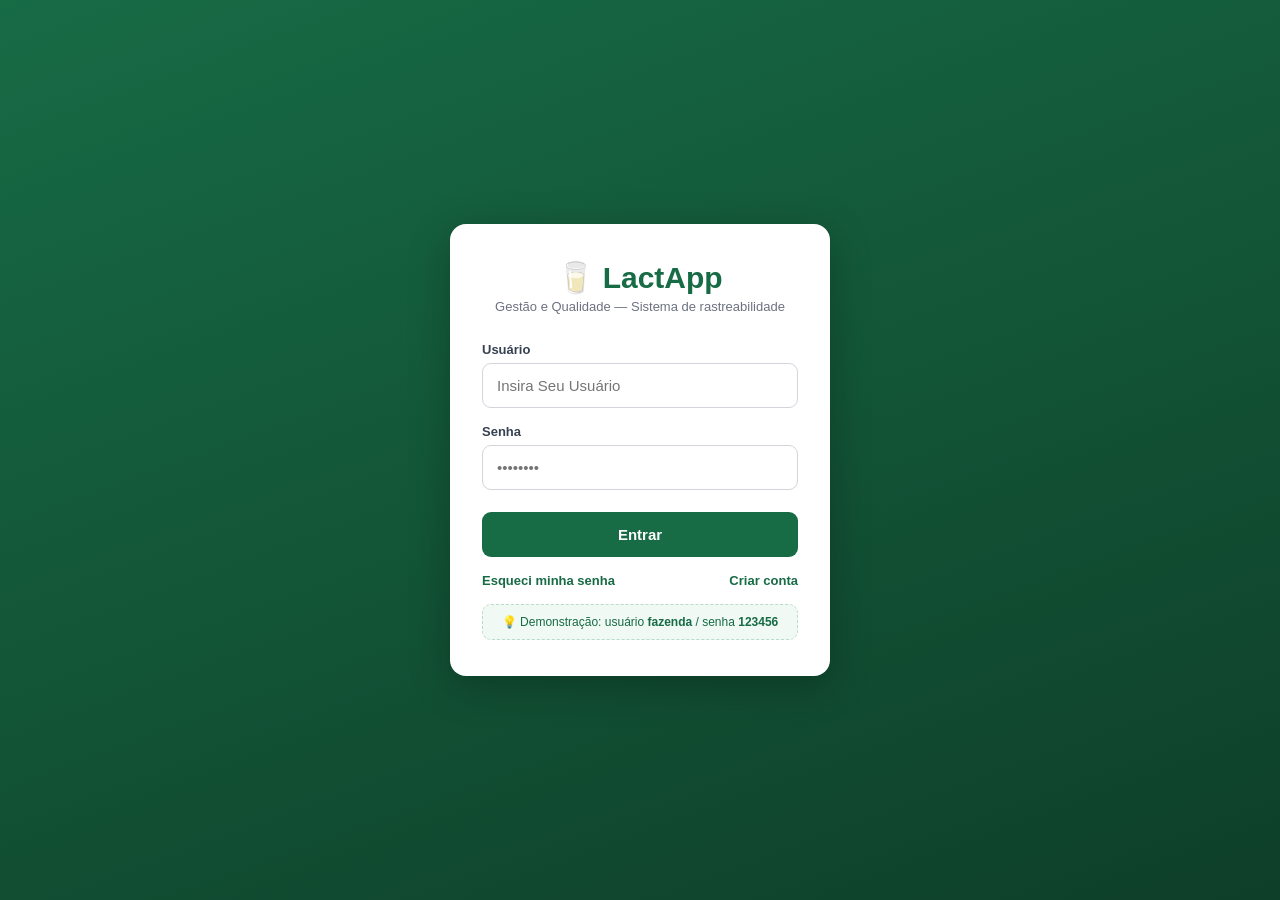
==== commit 5650419d: "Update index.html" ====
--- a/index.html
+++ b/index.html
@@ -1762,1762 +1762,4 @@
 </script>
 
 </body>
-</html><!DOCTYPE html>
-<html lang="pt-BR">
-<head>
-    <meta charset="UTF-8">
-    <meta name="viewport" content="width=device-width, initial-scale=1.0">
-
-    <title>LactApp — Gestão e Qualidade</title>
-
-    <style>
-        * {
-            box-sizing: border-box;
-            margin: 0;
-            padding: 0;
-        }
-
-        body {
-            font-family: Arial, Helvetica, sans-serif;
-            background: #f4f7f5;
-            color: #1f2933;
-            min-height: 100vh;
-        }
-
-        /* ===================== TELA DE LOGIN ===================== */
-        #loginScreen {
-            min-height: 100vh;
-            display: flex;
-            align-items: center;
-            justify-content: center;
-            background: linear-gradient(160deg, #176b45 0%, #0e3f29 100%);
-            padding: 20px;
-        }
-
-        .login-box {
-            background: white;
-            width: 100%;
-            max-width: 380px;
-            border-radius: 16px;
-            padding: 36px 32px;
-            box-shadow: 0 10px 40px rgba(0,0,0,.25);
-        }
-
-        .login-logo {
-            text-align: center;
-            font-size: 30px;
-            font-weight: bold;
-            color: #176b45;
-            margin-bottom: 4px;
-        }
-
-        .login-subtitle {
-            text-align: center;
-            color: #6b7280;
-            font-size: 13px;
-            margin-bottom: 28px;
-        }
-
-        .field {
-            margin-bottom: 16px;
-        }
-
-        .field label {
-            display: block;
-            font-size: 13px;
-            color: #374151;
-            font-weight: bold;
-            margin-bottom: 6px;
-        }
-
-        .field input {
-            width: 100%;
-            padding: 13px 14px;
-            border: 1px solid #d1d5db;
-            border-radius: 9px;
-            font-size: 15px;
-            outline: none;
-        }
-
-        .field input:focus {
-            border-color: #176b45;
-        }
-
-        .login-button {
-            width: 100%;
-            background: #176b45;
-            color: white;
-            border: none;
-            padding: 14px 0;
-            border-radius: 9px;
-            font-size: 15px;
-            font-weight: bold;
-            cursor: pointer;
-            margin-top: 6px;
-        }
-
-        .login-button:hover {
-            background: #115438;
-        }
-
-        .login-hint {
-            margin-top: 16px;
-            background: #f0f9f4;
-            border: 1px dashed #b8dcca;
-            border-radius: 9px;
-            padding: 10px 12px;
-            font-size: 12px;
-            color: #176b45;
-            text-align: center;
-        }
-
-        .login-error {
-            display: none;
-            background: #fee2e2;
-            color: #991b1b;
-            padding: 11px 13px;
-            border-radius: 9px;
-            font-size: 13px;
-            margin-bottom: 16px;
-        }
-
-        .login-success {
-            display: none;
-            background: #dcfce7;
-            color: #166534;
-            padding: 11px 13px;
-            border-radius: 9px;
-            font-size: 13px;
-            margin-bottom: 16px;
-        }
-
-        .login-links {
-            display: flex;
-            justify-content: space-between;
-            margin-top: 16px;
-        }
-
-        .login-links-center {
-            justify-content: center;
-        }
-
-        .login-links a {
-            color: #176b45;
-            font-size: 13px;
-            font-weight: bold;
-            text-decoration: none;
-        }
-
-        .login-links a:hover {
-            text-decoration: underline;
-        }
-
-        .recover-text {
-            color: #6b7280;
-            font-size: 13px;
-            line-height: 19px;
-            margin-bottom: 20px;
-        }
-
-        /* ===================== APP (pós-login) ===================== */
-        #appScreen {
-            display: none;
-        }
-
-        header {
-            background: #176b45;
-            color: white;
-            padding: 18px 30px;
-            display: flex;
-            align-items: center;
-            justify-content: space-between;
-        }
-
-        .logo {
-            font-size: 21px;
-            font-weight: bold;
-        }
-
-        .logo span {
-            font-weight: normal;
-            opacity: .85;
-        }
-
-        .header-right {
-            display: flex;
-            align-items: center;
-            gap: 18px;
-        }
-
-        .header-status {
-            font-size: 13px;
-            opacity: .85;
-            text-align: right;
-        }
-
-        .logout-button {
-            background: rgba(255,255,255,.15);
-            color: white;
-            border: 1px solid rgba(255,255,255,.4);
-            padding: 8px 14px;
-            border-radius: 8px;
-            font-size: 12px;
-            cursor: pointer;
-        }
-
-        .logout-button:hover {
-            background: rgba(255,255,255,.25);
-        }
-
-        /* CONTAINER */
-        .container {
-            max-width: 1000px;
-            margin: 40px auto;
-            padding: 0 20px;
-        }
-
-        /* SEARCH */
-        .search-box {
-            background: white;
-            border-radius: 14px;
-            padding: 28px;
-            box-shadow: 0 4px 20px rgba(0,0,0,.06);
-            margin-bottom: 25px;
-        }
-
-        .search-box h1 {
-            font-size: 25px;
-            margin-bottom: 8px;
-        }
-
-        .search-box p {
-            color: #6b7280;
-            margin-bottom: 22px;
-        }
-
-        .search-area {
-            display: flex;
-            gap: 10px;
-        }
-
-        input {
-            flex: 1;
-            padding: 14px 16px;
-            border: 1px solid #d1d5db;
-            border-radius: 9px;
-            font-size: 15px;
-            outline: none;
-        }
-
-        input:focus {
-            border-color: #176b45;
-        }
-
-        button {
-            background: #176b45;
-            color: white;
-            border: none;
-            padding: 0 24px;
-            border-radius: 9px;
-            font-size: 15px;
-            font-weight: bold;
-            cursor: pointer;
-        }
-
-        button:hover {
-            background: #115438;
-        }
-
-        .example {
-            margin-top: 12px;
-            font-size: 13px;
-            color: #777;
-        }
-
-        .example-codigos {
-            display: flex;
-            flex-wrap: wrap;
-            gap: 8px;
-            margin-top: 8px;
-        }
-
-        .chip-codigo {
-            display: inline-block;
-            background: #f0f9f4;
-            border: 1px dashed #b8dcca;
-            color: #176b45;
-            font-weight: bold;
-            font-size: 12px;
-            padding: 6px 10px;
-            border-radius: 20px;
-            cursor: pointer;
-        }
-
-        .chip-codigo:hover {
-            background: #dcefe3;
-        }
-
-        /* AUTOCOMPLETE */
-        .input-wrapper {
-            flex: 1;
-            position: relative;
-        }
-
-        .input-wrapper input {
-            width: 100%;
-        }
-
-        .sugestoes-dropdown {
-            display: none;
-            position: absolute;
-            top: calc(100% + 6px);
-            left: 0;
-            right: 0;
-            background: white;
-            border: 1px solid #d1d5db;
-            border-radius: 9px;
-            box-shadow: 0 8px 24px rgba(0,0,0,.12);
-            z-index: 10;
-            max-height: 220px;
-            overflow-y: auto;
-        }
-
-        .sugestoes-dropdown.aberto {
-            display: block;
-        }
-
-        .sugestao-item {
-            padding: 11px 14px;
-            cursor: pointer;
-            border-bottom: 1px solid #f0f2f1;
-        }
-
-        .sugestao-item:last-child {
-            border-bottom: none;
-        }
-
-        .sugestao-item:hover {
-            background: #f0f9f4;
-        }
-
-        .sugestao-codigo {
-            font-weight: bold;
-            font-size: 14px;
-            color: #176b45;
-        }
-
-        .sugestao-produto {
-            font-size: 12px;
-            color: #6b7280;
-            margin-top: 2px;
-        }
-
-        /* LOADING / DISABLED */
-        @keyframes girar {
-            to { transform: rotate(360deg); }
-        }
-
-        .spinner {
-            display: inline-block;
-            width: 11px;
-            height: 11px;
-            border: 2px solid #b8dcca;
-            border-top-color: #176b45;
-            border-radius: 50%;
-            animation: girar .7s linear infinite;
-            vertical-align: middle;
-            margin-right: 6px;
-        }
-
-        button:disabled,
-        input:disabled {
-            opacity: .55;
-            cursor: not-allowed;
-        }
-
-        .btn-tentar-novamente {
-            background: #991b1b;
-            color: white;
-            border: none;
-            padding: 6px 12px;
-            border-radius: 20px;
-            font-size: 12px;
-            font-weight: bold;
-            cursor: pointer;
-            margin-left: 8px;
-        }
-
-        .btn-tentar-novamente:hover {
-            background: #7f1717;
-        }
-
-        /* RESULTADO */
-        #resultado {
-            display: none;
-        }
-
-        .result-header {
-            display: flex;
-            justify-content: space-between;
-            align-items: center;
-            margin-bottom: 18px;
-        }
-
-        .result-header h2 {
-            font-size: 21px;
-        }
-
-        .status {
-            background: #dcfce7;
-            color: #166534;
-            padding: 7px 12px;
-            border-radius: 20px;
-            font-size: 13px;
-            font-weight: bold;
-        }
-
-        /* CARDS */
-        .grid {
-            display: grid;
-            grid-template-columns: repeat(2, 1fr);
-            gap: 18px;
-        }
-
-        .card {
-            background: white;
-            border-radius: 13px;
-            padding: 22px;
-            box-shadow: 0 3px 15px rgba(0,0,0,.05);
-        }
-
-        .card h3 {
-            font-size: 16px;
-            margin-bottom: 17px;
-            color: #176b45;
-        }
-
-        .info {
-            display: flex;
-            justify-content: space-between;
-            padding: 10px 0;
-            border-bottom: 1px solid #eef0f2;
-            font-size: 14px;
-        }
-
-        .info:last-child {
-            border-bottom: none;
-        }
-
-        .label {
-            color: #6b7280;
-        }
-
-        .value {
-            font-weight: bold;
-            text-align: right;
-        }
-
-        /* QUALIDADE */
-        .quality-grid {
-            display: grid;
-            grid-template-columns: repeat(4, 1fr);
-            gap: 12px;
-        }
-
-        .quality-item {
-            background: #f8faf9;
-            border-radius: 10px;
-            padding: 15px;
-            text-align: center;
-        }
-
-        .quality-value {
-            font-size: 21px;
-            font-weight: bold;
-            color: #176b45;
-        }
-
-        .quality-label {
-            margin-top: 5px;
-            color: #6b7280;
-            font-size: 12px;
-        }
-
-        .quality-ok {
-            margin-top: 8px;
-            font-size: 11px;
-            color: #15803d;
-        }
-
-        /* RASTREABILIDADE */
-        .trace {
-            display: flex;
-            align-items: center;
-            justify-content: space-between;
-            margin-top: 10px;
-        }
-
-        .trace-item {
-            text-align: center;
-            flex: 1;
-        }
-
-        .trace-icon {
-            width: 45px;
-            height: 45px;
-            margin: auto;
-            border-radius: 50%;
-            background: #e4f3eb;
-            display: flex;
-            align-items: center;
-            justify-content: center;
-            font-size: 21px;
-        }
-
-        .trace-title {
-            font-weight: bold;
-            font-size: 13px;
-            margin-top: 8px;
-        }
-
-        .trace-subtitle {
-            font-size: 11px;
-            color: #777;
-            margin-top: 3px;
-        }
-
-        .line {
-            height: 2px;
-            background: #b8dcca;
-            flex: .5;
-        }
-
-        /* ERRO */
-        .error {
-            display: none;
-            background: #fee2e2;
-            color: #991b1b;
-            padding: 14px;
-            border-radius: 9px;
-            margin-top: 15px;
-            font-size: 14px;
-        }
-
-        /* ===================== ABAS ===================== */
-        .tabs {
-            display: flex;
-            gap: 10px;
-            margin-bottom: 22px;
-        }
-
-        .tab-button {
-            background: white;
-            color: #6b7280;
-            border: 1px solid #e2e6e4;
-            padding: 12px 20px;
-            border-radius: 9px;
-            font-size: 14px;
-            font-weight: bold;
-            cursor: pointer;
-        }
-
-        .tab-button:hover {
-            background: #f4f7f5;
-        }
-
-        .tab-button.active {
-            background: #176b45;
-            color: white;
-            border-color: #176b45;
-        }
-
-        /* ===================== ROTA DE ENTREGA ===================== */
-        .route-summary-grid {
-            display: grid;
-            grid-template-columns: repeat(2, 1fr);
-            gap: 16px;
-            margin-bottom: 16px;
-        }
-
-        .route-item {
-            display: flex;
-            flex-direction: column;
-            gap: 4px;
-        }
-
-        .route-item .route-label {
-            font-size: 12px;
-            color: #6b7280;
-        }
-
-        .route-item .route-value {
-            font-size: 14px;
-            font-weight: bold;
-            color: #1f2933;
-        }
-
-        .route-status {
-            background: #fff7e6;
-            border: 1px solid #fde68a;
-            color: #92400e;
-            padding: 11px 14px;
-            border-radius: 9px;
-            font-size: 13px;
-        }
-
-        .map-frame {
-            width: 100%;
-            height: 340px;
-            border: 0;
-            display: block;
-        }
-
-        .timeline {
-            position: relative;
-            padding-left: 8px;
-        }
-
-        .timeline-item {
-            display: flex;
-            gap: 14px;
-            padding-bottom: 22px;
-            position: relative;
-        }
-
-        .timeline-item::before {
-            content: "";
-            position: absolute;
-            left: 5px;
-            top: 22px;
-            bottom: 0;
-            width: 2px;
-            background: #e2e6e4;
-        }
-
-        .timeline-item.last::before {
-            display: none;
-        }
-
-        .timeline-dot {
-            width: 12px;
-            height: 12px;
-            border-radius: 50%;
-            margin-top: 4px;
-            flex-shrink: 0;
-        }
-
-        .dot-ok {
-            background: #15803d;
-        }
-
-        .dot-warning {
-            background: #d97706;
-        }
-
-        .dot-progress {
-            background: #2563eb;
-        }
-
-        .timeline-time {
-            font-size: 12px;
-            color: #6b7280;
-            font-weight: bold;
-            margin-bottom: 2px;
-        }
-
-        .timeline-title {
-            font-size: 14px;
-            font-weight: bold;
-            color: #1f2933;
-            margin-bottom: 3px;
-        }
-
-        .timeline-desc {
-            font-size: 13px;
-            color: #6b7280;
-            line-height: 19px;
-        }
-
-        /* FOOTER */
-        footer {
-            text-align: center;
-            color: #8a9299;
-            font-size: 12px;
-            padding: 35px 20px;
-        }
-
-        /* MOBILE */
-        @media (max-width: 700px) {
-
-            header {
-                padding: 16px 20px;
-            }
-
-            .header-status {
-                display: none;
-            }
-
-            .container {
-                margin-top: 25px;
-            }
-
-            .search-area {
-                flex-direction: column;
-            }
-
-            .sugestoes-dropdown {
-                max-height: 180px;
-            }
-
-            button {
-                height: 48px;
-            }
-
-            .grid {
-                grid-template-columns: 1fr;
-            }
-
-            .quality-grid {
-                grid-template-columns: repeat(2, 1fr);
-            }
-
-            .trace {
-                flex-direction: column;
-                gap: 12px;
-            }
-
-            .line {
-                width: 2px;
-                height: 25px;
-            }
-
-            .tabs {
-                flex-direction: column;
-            }
-
-            .route-summary-grid {
-                grid-template-columns: 1fr;
-            }
-
-            .map-frame {
-                height: 260px;
-            }
-        }
-    </style>
-</head>
-
-<body>
-
-<!-- ===================== TELA DE LOGIN ===================== -->
-<div id="loginScreen">
-
-    <!-- ---------- ENTRAR ---------- -->
-    <div class="login-box" id="loginBox">
-
-        <div class="login-logo">🥛 LactApp</div>
-        <div class="login-subtitle">Gestão e Qualidade — Sistema de rastreabilidade</div>
-
-        <div class="login-error" id="loginError">
-            Usuário ou senha inválidos. Tente novamente.
-        </div>
-
-        <div class="field">
-            <label for="usuario">Usuário</label>
-            <input
-                type="text"
-                id="usuario"
-                placeholder="Insira Seu Usuário"
-                autocomplete="username"
-            >
-        </div>
-
-        <div class="field">
-            <label for="senha">Senha</label>
-            <input
-                type="password"
-                id="senha"
-                placeholder="••••••••"
-                autocomplete="current-password"
-            >
-        </div>
-
-        <button class="login-button" id="btnEntrar">Entrar</button>
-
-        <div class="login-links">
-            <a href="javascript:void(0)" id="linkEsqueciSenha">Esqueci minha senha</a>
-            <a href="javascript:void(0)" id="linkCriarConta">Criar conta</a>
-        </div>
-
-        <div class="login-hint">
-            💡 Demonstração: usuário <strong>fazenda</strong> / senha <strong>123456</strong>
-        </div>
-
-    </div>
-
-
-    <!-- ---------- CRIAR CONTA ---------- -->
-    <div class="login-box" id="cadastroBox" style="display:none">
-
-        <div class="login-logo">🥛 LactApp</div>
-        <div class="login-subtitle">Criar nova conta</div>
-
-        <div class="login-error" id="cadastroError"></div>
-        <div class="login-success" id="cadastroSucesso"></div>
-
-        <div class="field">
-            <label for="cadNome">Nome completo</label>
-            <input type="text" id="cadNome" placeholder="Seu nome completo" autocomplete="name">
-        </div>
-
-        <div class="field">
-            <label for="cadEmail">E-mail (para recuperação da conta)</label>
-            <input type="email" id="cadEmail" placeholder="seuemail@exemplo.com" autocomplete="email">
-        </div>
-
-        <div class="field">
-            <label for="cadUsuario">Usuário</label>
-            <input type="text" id="cadUsuario" placeholder="Escolha um usuário" autocomplete="username">
-        </div>
-
-        <div class="field">
-            <label for="cadSenha">Senha</label>
-            <input type="password" id="cadSenha" placeholder="Mínimo 6 caracteres" autocomplete="new-password">
-        </div>
-
-        <div class="field">
-            <label for="cadConfirmarSenha">Confirmar senha</label>
-            <input type="password" id="cadConfirmarSenha" placeholder="Repita a senha" autocomplete="new-password">
-        </div>
-
-        <button class="login-button" id="btnCriarConta">Criar conta</button>
-
-        <div class="login-links login-links-center">
-            <a href="javascript:void(0)" id="linkVoltarLoginDeCadastro">Já tem conta? Entrar</a>
-        </div>
-
-    </div>
-
-
-    <!-- ---------- RECUPERAR SENHA ---------- -->
-    <div class="login-box" id="recuperarBox" style="display:none">
-
-        <div class="login-logo">🥛 LactApp</div>
-        <div class="login-subtitle">Recuperar acesso à conta</div>
-
-        <p class="recover-text">
-            Informe o e-mail cadastrado. Enviaremos as instruções de
-            redefinição de senha para ele.
-        </p>
-
-        <div class="login-error" id="recuperarError"></div>
-        <div class="login-success" id="recuperarSucesso"></div>
-
-        <div class="field">
-            <label for="recEmail">E-mail cadastrado</label>
-            <input type="email" id="recEmail" placeholder="seuemail@exemplo.com" autocomplete="email">
-        </div>
-
-        <button class="login-button" id="btnRecuperar">Enviar instruções</button>
-
-        <div class="login-links login-links-center">
-            <a href="javascript:void(0)" id="linkVoltarLoginDeRecuperar">Voltar para login</a>
-        </div>
-
-    </div>
-
-</div>
-
-
-<!-- ===================== APP (interface de consulta) ===================== -->
-<div id="appScreen">
-
-    <header>
-        <div class="logo">
-            🥛 LactApp <span>| Gestão e Qualidade</span>
-        </div>
-
-        <div class="header-right">
-            <div class="header-status">
-                Sistema de rastreabilidade
-            </div>
-
-            <button class="logout-button" id="btnSair">Sair</button>
-        </div>
-    </header>
-
-
-    <main class="container">
-
-        <!-- ABAS -->
-        <div class="tabs">
-            <button class="tab-button active" id="tabBtnConsulta">🔍 Consultar Lote</button>
-            <button class="tab-button" id="tabBtnRota">🚚 Rota de Entrega</button>
-        </div>
-
-
-        <!-- ===================== ABA: CONSULTAR LOTE ===================== -->
-        <div id="tabConsulta">
-
-        <!-- BUSCA -->
-        <section class="search-box">
-
-            <h1>Consultar lote</h1>
-
-            <p>
-                Digite o código identificador do lote para consultar sua origem,
-                produção e qualidade.
-            </p>
-
-            <div class="search-area">
-
-                <div class="input-wrapper">
-                    <input
-                        type="text"
-                        id="codigoLote"
-                        placeholder="Ex.: LT-2026-0831-001"
-                        autocomplete="off"
-                        disabled
-                    >
-                    <div class="sugestoes-dropdown" id="sugestoesCodigo"></div>
-                </div>
-
-                <button id="btnConsultar" disabled>Consultar</button>
-
-            </div>
-
-            <div class="example" id="exemploLotes">
-                <span class="spinner"></span> Carregando códigos de exemplo...
-            </div>
-
-            <div class="error" id="erro">
-                Lote não encontrado. Verifique o código informado.
-            </div>
-
-        </section>
-
-
-        <!-- RESULTADO -->
-        <section id="resultado">
-
-            <div class="result-header">
-                <h2>Informações do lote</h2>
-
-                <div class="status">✓ Dentro dos padrões</div>
-            </div>
-
-
-            <div class="grid">
-
-                <!-- PRODUTO -->
-                <div class="card">
-
-                    <h3>🥛 Produto</h3>
-
-                    <div class="info">
-                        <span class="label">Produto</span>
-                        <span class="value" id="produto"></span>
-                    </div>
-
-                    <div class="info">
-                        <span class="label">Lote</span>
-                        <span class="value" id="lote"></span>
-                    </div>
-
-                    <div class="info">
-                        <span class="label">Data de produção</span>
-                        <span class="value" id="dataProducao"></span>
-                    </div>
-
-                    <div class="info">
-                        <span class="label">Quantidade</span>
-                        <span class="value" id="quantidade"></span>
-                    </div>
-
-                </div>
-
-
-                <!-- PRODUTOR -->
-                <div class="card">
-
-                    <h3>👨‍🌾 Produtor</h3>
-
-                    <div class="info">
-                        <span class="label">Produtor</span>
-                        <span class="value" id="produtor"></span>
-                    </div>
-
-                    <div class="info">
-                        <span class="label">Fazenda</span>
-                        <span class="value" id="fazenda"></span>
-                    </div>
-
-                    <div class="info">
-                        <span class="label">Município</span>
-                        <span class="value" id="municipio"></span>
-                    </div>
-
-                </div>
-
-
-                <!-- ANIMAL -->
-                <div class="card">
-
-                    <h3>🐄 Animal de origem</h3>
-
-                    <div class="info">
-                        <span class="label">Identificação</span>
-                        <span class="value" id="animal"></span>
-                    </div>
-
-                    <div class="info">
-                        <span class="label">Raça</span>
-                        <span class="value" id="raca"></span>
-                    </div>
-
-                    <div class="info">
-                        <span class="label">Produção diária</span>
-                        <span class="value" id="producaoAnimal"></span>
-                    </div>
-
-                </div>
-
-
-                <!-- LEITE -->
-                <div class="card">
-
-                    <h3>🥛 Leite utilizado</h3>
-
-                    <div class="info">
-                        <span class="label">Data da ordenha</span>
-                        <span class="value" id="ordenha"></span>
-                    </div>
-
-                    <div class="info">
-                        <span class="label">Volume coletado</span>
-                        <span class="value" id="volume"></span>
-                    </div>
-
-                    <div class="info">
-                        <span class="label">Temperatura</span>
-                        <span class="value" id="temperatura"></span>
-                    </div>
-
-                </div>
-
-            </div>
-
-
-            <!-- QUALIDADE -->
-            <div class="card" style="margin-top:18px;">
-
-                <h3>📊 Indicadores de qualidade</h3>
-
-                <div class="quality-grid">
-
-                    <div class="quality-item">
-                        <div class="quality-value">3,8%</div>
-                        <div class="quality-label">Gordura</div>
-                        <div class="quality-ok">✓ Adequado</div>
-                    </div>
-
-                    <div class="quality-item">
-                        <div class="quality-value">3,2%</div>
-                        <div class="quality-label">Proteína</div>
-                        <div class="quality-ok">✓ Adequado</div>
-                    </div>
-
-                    <div class="quality-item">
-                        <div class="quality-value">6,7</div>
-                        <div class="quality-label">pH</div>
-                        <div class="quality-ok">✓ Adequado</div>
-                    </div>
-
-                    <div class="quality-item">
-                        <div class="quality-value">4,1°C</div>
-                        <div class="quality-label">Temperatura</div>
-                        <div class="quality-ok">✓ Adequado</div>
-                    </div>
-
-                </div>
-
-            </div>
-
-
-            <!-- RASTREABILIDADE -->
-            <div class="card" style="margin-top:18px;">
-
-                <h3>🔎 Rastreabilidade</h3>
-
-                <div class="trace">
-
-                    <div class="trace-item">
-                        <div class="trace-icon">🐄</div>
-                        <div class="trace-title">Animal</div>
-                        <div class="trace-subtitle">Vaca #0254</div>
-                    </div>
-
-                    <div class="line"></div>
-
-                    <div class="trace-item">
-                        <div class="trace-icon">🌾</div>
-                        <div class="trace-title">Fazenda</div>
-                        <div class="trace-subtitle">Fazenda Boa Vista</div>
-                    </div>
-
-                    <div class="line"></div>
-
-                    <div class="trace-item">
-                        <div class="trace-icon">🥛</div>
-                        <div class="trace-title">Leite</div>
-                        <div class="trace-subtitle">Ordenha #1842</div>
-                    </div>
-
-                    <div class="line"></div>
-
-                    <div class="trace-item">
-                        <div class="trace-icon">🏭</div>
-                        <div class="trace-title">Produto</div>
-                        <div class="trace-subtitle">Lote LT-2026-0831</div>
-                    </div>
-
-                </div>
-
-            </div>
-
-        </section>
-
-        </div>
-
-
-        <!-- ===================== ABA: ROTA DE ENTREGA ===================== -->
-        <div id="tabRota" style="display:none">
-
-            <!-- RESUMO DA ROTA -->
-            <div class="card">
-
-                <h3>🚚 Resumo da rota</h3>
-
-                <div class="route-summary-grid">
-
-                    <div class="route-item">
-                        <span class="route-label">Origem</span>
-                        <span class="route-value">Fazenda Boa Vista — Zona Rural, Itaíba/PE</span>
-                    </div>
-
-                    <div class="route-item">
-                        <span class="route-label">Destino</span>
-                        <span class="route-value">Distribuidora Central de Laticínios — Centro, Itaíba/PE</span>
-                    </div>
-
-                    <div class="route-item">
-                        <span class="route-label">Distância estimada</span>
-                        <span class="route-value">14,6 km</span>
-                    </div>
-
-                    <div class="route-item">
-                        <span class="route-label">Tempo estimado</span>
-                        <span class="route-value">28 min</span>
-                    </div>
-
-                </div>
-
-                <div class="route-status">
-                    🚛 Status atual: <strong>Trânsito intenso na entrada da cidade — leve atraso</strong>
-                </div>
-
-            </div>
-
-
-            <!-- MAPA -->
-            <div class="card" style="margin-top:18px; padding:0; overflow:hidden;">
-
-                <iframe
-                    class="map-frame"
-                    src="https://maps.google.com/maps?saddr=-8.9280,-37.4400&daddr=-8.9478,-37.4228&output=embed"
-                    loading="lazy"
-                    referrerpolicy="no-referrer-when-downgrade"
-                ></iframe>
-
-            </div>
-
-
-            <!-- LINHA DO TEMPO -->
-            <div class="card" style="margin-top:18px;">
-
-                <h3>📍 Situações da entrega (demonstração)</h3>
-
-                <div class="timeline">
-
-                    <div class="timeline-item">
-                        <div class="timeline-dot dot-ok"></div>
-                        <div class="timeline-content">
-                            <div class="timeline-time">06:45</div>
-                            <div class="timeline-title">Saída da Fazenda Boa Vista</div>
-                            <div class="timeline-desc">
-                                Carregamento do caminhão-tanque concluído, lacre nº 4821 aplicado.
-                            </div>
-                        </div>
-                    </div>
-
-                    <div class="timeline-item">
-                        <div class="timeline-dot dot-ok"></div>
-                        <div class="timeline-content">
-                            <div class="timeline-time">07:20</div>
-                            <div class="timeline-title">Parada no posto BR-423, km 12</div>
-                            <div class="timeline-desc">
-                                Abastecimento do veículo e checagem da temperatura da carga (4,2 °C).
-                            </div>
-                        </div>
-                    </div>
-
-                    <div class="timeline-item">
-                        <div class="timeline-dot dot-warning"></div>
-                        <div class="timeline-content">
-                            <div class="timeline-time">07:50</div>
-                            <div class="timeline-title">Trânsito intenso na entrada de Itaíba</div>
-                            <div class="timeline-desc">
-                                Obra na via de acesso provoca lentidão. Atraso estimado de 10 minutos.
-                            </div>
-                        </div>
-                    </div>
-
-                    <div class="timeline-item">
-                        <div class="timeline-dot dot-progress"></div>
-                        <div class="timeline-content">
-                            <div class="timeline-time">08:15</div>
-                            <div class="timeline-title">Chegada na Distribuidora Central</div>
-                            <div class="timeline-desc">
-                                Início da conferência e descarregamento do lote LT-2026-0831-001.
-                            </div>
-                        </div>
-                    </div>
-
-                    <div class="timeline-item last">
-                        <div class="timeline-dot dot-ok"></div>
-                        <div class="timeline-content">
-                            <div class="timeline-time">08:35</div>
-                            <div class="timeline-title">Entrega concluída</div>
-                            <div class="timeline-desc">
-                                Lote conferido, aprovado e armazenado na câmara fria.
-                            </div>
-                        </div>
-                    </div>
-
-                </div>
-
-            </div>
-
-        </div>
-
-    </main>
-
-
-    <footer>
-        Protótipo MVP — Gestão e Qualidade de Produtos Lácteos
-    </footer>
-
-</div>
-
-
-<script>
-
-    /* ===================== DADOS FICTÍCIOS (MVP) ===================== */
-    /* "Banco de dados" em memória, apenas para demonstração.              */
-    /* Ele é reiniciado sempre que a página é recarregada.                 */
-
-    const usuariosCadastrados = [
-        {
-            nome: "Fazenda Demo",
-            email: "contato@fazendaboavista.com.br",
-            usuario: "fazenda",
-            senha: "123456",
-        },
-    ];
-
-    let lotesCadastrados = [];
-
-    async function carregarLotes() {
-
-        if (exemploLotes) {
-            exemploLotes.innerHTML = '<span class="spinner"></span> Carregando códigos de exemplo...';
-        }
-
-        try {
-
-            const resposta = await fetch("lotes.json");
-
-            if (!resposta.ok) {
-                throw new Error("Resposta HTTP " + resposta.status);
-            }
-
-            lotesCadastrados = await resposta.json();
-
-            if (inputCodigo) inputCodigo.disabled = false;
-            if (btnConsultar) btnConsultar.disabled = false;
-
-        } catch (erroCarregamento) {
-
-            console.error("Não foi possível carregar lotes.json:", erroCarregamento);
-            lotesCadastrados = [];
-
-        }
-
-        popularExemplosLotes();
-
-    }
-
-    function popularExemplosLotes() {
-
-        if (!exemploLotes) return;
-
-        if (!lotesCadastrados || lotesCadastrados.length === 0) {
-
-            exemploLotes.innerHTML =
-                '⚠️ Não foi possível carregar os lotes de demonstração.' +
-                '<button type="button" class="btn-tentar-novamente" id="btnTentarNovamente">Tentar novamente</button>';
-
-            const btnTentarNovamente = document.getElementById("btnTentarNovamente");
-
-            if (btnTentarNovamente) {
-                btnTentarNovamente.addEventListener("click", carregarLotes);
-            }
-
-            return;
-
-        }
-
-        const chipsHtml = lotesCadastrados.map(function (l) {
-            return '<span class="chip-codigo" data-codigo="' + l.codigo + '">' + l.codigo + '</span>';
-        }).join("");
-
-        exemploLotes.innerHTML =
-            '💡 Para testar, clique em um dos códigos abaixo ou digite-o na busca:' +
-            '<div class="example-codigos">' + chipsHtml + '</div>';
-
-        exemploLotes.querySelectorAll(".chip-codigo").forEach(function (chip) {
-
-            chip.addEventListener("click", function () {
-                inputCodigo.value = chip.dataset.codigo;
-                fecharSugestoes();
-                consultarLote();
-            });
-
-        });
-
-    }
-
-    carregarLotes();
-
-
-    /* ===================== ELEMENTOS ===================== */
-
-    const loginScreen = document.getElementById("loginScreen");
-    const appScreen = document.getElementById("appScreen");
-
-    const loginBox = document.getElementById("loginBox");
-    const cadastroBox = document.getElementById("cadastroBox");
-    const recuperarBox = document.getElementById("recuperarBox");
-
-    const inputUsuario = document.getElementById("usuario");
-    const inputSenha = document.getElementById("senha");
-    const loginError = document.getElementById("loginError");
-
-    const cadNome = document.getElementById("cadNome");
-    const cadEmail = document.getElementById("cadEmail");
-    const cadUsuario = document.getElementById("cadUsuario");
-    const cadSenha = document.getElementById("cadSenha");
-    const cadConfirmarSenha = document.getElementById("cadConfirmarSenha");
-    const cadastroError = document.getElementById("cadastroError");
-    const cadastroSucesso = document.getElementById("cadastroSucesso");
-
-    const recEmail = document.getElementById("recEmail");
-    const recuperarError = document.getElementById("recuperarError");
-    const recuperarSucesso = document.getElementById("recuperarSucesso");
-
-    const btnEntrar = document.getElementById("btnEntrar");
-    const btnCriarConta = document.getElementById("btnCriarConta");
-    const btnRecuperar = document.getElementById("btnRecuperar");
-    const btnSair = document.getElementById("btnSair");
-    const btnConsultar = document.getElementById("btnConsultar");
-
-    const linkCriarConta = document.getElementById("linkCriarConta");
-    const linkEsqueciSenha = document.getElementById("linkEsqueciSenha");
-    const linkVoltarLoginDeCadastro = document.getElementById("linkVoltarLoginDeCadastro");
-    const linkVoltarLoginDeRecuperar = document.getElementById("linkVoltarLoginDeRecuperar");
-
-    const inputCodigo = document.getElementById("codigoLote");
-    const resultado = document.getElementById("resultado");
-    const erro = document.getElementById("erro");
-    const exemploLotes = document.getElementById("exemploLotes");
-    const sugestoesCodigo = document.getElementById("sugestoesCodigo");
-
-    const tabBtnConsulta = document.getElementById("tabBtnConsulta");
-    const tabBtnRota = document.getElementById("tabBtnRota");
-    const tabConsulta = document.getElementById("tabConsulta");
-    const tabRota = document.getElementById("tabRota");
-
-
-    /* ===================== NAVEGAÇÃO ENTRE TELAS DE AUTENTICAÇÃO ===================== */
-
-    function mostrarTelaAuth(tela) {
-
-        loginBox.style.display = tela === "login" ? "block" : "none";
-        cadastroBox.style.display = tela === "cadastro" ? "block" : "none";
-        recuperarBox.style.display = tela === "recuperar" ? "block" : "none";
-
-        loginError.style.display = "none";
-        cadastroError.style.display = "none";
-        cadastroSucesso.style.display = "none";
-        recuperarError.style.display = "none";
-        recuperarSucesso.style.display = "none";
-
-    }
-
-    linkCriarConta.addEventListener("click", function () {
-        mostrarTelaAuth("cadastro");
-    });
-
-    linkEsqueciSenha.addEventListener("click", function () {
-        mostrarTelaAuth("recuperar");
-    });
-
-    linkVoltarLoginDeCadastro.addEventListener("click", function () {
-        mostrarTelaAuth("login");
-    });
-
-    linkVoltarLoginDeRecuperar.addEventListener("click", function () {
-        mostrarTelaAuth("login");
-    });
-
-
-    /* ===================== LOGIN ===================== */
-
-    function fazerLogin() {
-
-        const usuario = inputUsuario.value.trim();
-        const senha = inputSenha.value.trim();
-
-        loginError.style.display = "none";
-
-        const contaValida = usuariosCadastrados.find(function (conta) {
-            return conta.usuario === usuario && conta.senha === senha;
-        });
-
-        if (contaValida) {
-
-            loginScreen.style.display = "none";
-            appScreen.style.display = "block";
-
-        } else {
-
-            loginError.textContent = "Usuário ou senha inválidos. Tente novamente.";
-            loginError.style.display = "block";
-
-        }
-
-    }
-
-    function fazerLogout() {
-
-        appScreen.style.display = "none";
-        loginScreen.style.display = "flex";
-
-        mostrarTelaAuth("login");
-
-        inputUsuario.value = "";
-        inputSenha.value = "";
-
-        inputCodigo.value = "";
-        resultado.style.display = "none";
-        erro.style.display = "none";
-
-        selecionarAba("consulta");
-
-    }
-
-    btnEntrar.addEventListener("click", fazerLogin);
-    btnSair.addEventListener("click", fazerLogout);
-
-    [inputUsuario, inputSenha].forEach(function (campo) {
-
-        campo.addEventListener("keypress", function (event) {
-
-            if (event.key === "Enter") {
-                fazerLogin();
-            }
-
-        });
-
-    });
-
-
-    /* ===================== CRIAR CONTA ===================== */
-
-    function validarEmail(email) {
-        return /^[^\s@]+@[^\s@]+\.[^\s@]+$/.test(email);
-    }
-
-    function fazerCadastro() {
-
-        const nome = cadNome.value.trim();
-        const email = cadEmail.value.trim().toLowerCase();
-        const usuario = cadUsuario.value.trim();
-        const senha = cadSenha.value.trim();
-        const confirmarSenha = cadConfirmarSenha.value.trim();
-
-        cadastroError.style.display = "none";
-        cadastroSucesso.style.display = "none";
-
-        function mostrarErro(mensagem) {
-            cadastroError.textContent = mensagem;
-            cadastroError.style.display = "block";
-        }
-
-        if (!nome || !email || !usuario || !senha || !confirmarSenha) {
-            mostrarErro("Preencha todos os campos para continuar.");
-            return;
-        }
-
-        if (!validarEmail(email)) {
-            mostrarErro("Informe um e-mail válido — ele será usado para recuperar a conta.");
-            return;
-        }
-
-        if (senha.length < 6) {
-            mostrarErro("A senha deve ter pelo menos 6 caracteres.");
-            return;
-        }
-
-        if (senha !== confirmarSenha) {
-            mostrarErro("As senhas não coincidem.");
-            return;
-        }
-
-        const usuarioExiste = usuariosCadastrados.some(function (conta) {
-            return conta.usuario === usuario;
-        });
-
-        if (usuarioExiste) {
-            mostrarErro("Esse nome de usuário já está em uso. Escolha outro.");
-            return;
-        }
-
-        const emailExiste = usuariosCadastrados.some(function (conta) {
-            return conta.email === email;
-        });
-
-        if (emailExiste) {
-            mostrarErro("Já existe uma conta cadastrada com esse e-mail.");
-            return;
-        }
-
-        usuariosCadastrados.push({ nome: nome, email: email, usuario: usuario, senha: senha });
-
-        cadastroSucesso.textContent =
-            "Conta criada com sucesso! Agora você já pode entrar com seu usuário e senha.";
-        cadastroSucesso.style.display = "block";
-
-        cadNome.value = "";
-        cadEmail.value = "";
-        cadUsuario.value = "";
-        cadSenha.value = "";
-        cadConfirmarSenha.value = "";
-
-        setTimeout(function () {
-            mostrarTelaAuth("login");
-            inputUsuario.value = usuario;
-        }, 1400);
-
-    }
-
-    btnCriarConta.addEventListener("click", fazerCadastro);
-
-
-    /* ===================== RECUPERAR SENHA ===================== */
-
-    function fazerRecuperacao() {
-
-        const email = recEmail.value.trim().toLowerCase();
-
-        recuperarError.style.display = "none";
-        recuperarSucesso.style.display = "none";
-
-        if (!email || !validarEmail(email)) {
-            recuperarError.textContent = "Informe um e-mail válido.";
-            recuperarError.style.display = "block";
-            return;
-        }
-
-        const conta = usuariosCadastrados.find(function (c) {
-            return c.email === email;
-        });
-
-        if (conta) {
-
-            // Demonstração: nenhum e-mail é enviado de verdade.
-            recuperarSucesso.textContent =
-                "Se esse e-mail estiver cadastrado, enviamos as instruções de redefinição de senha para ele. (Demonstração — nenhum e-mail real é enviado.)";
-            recuperarSucesso.style.display = "block";
-
-        } else {
-
-            // Por segurança, a mensagem não revela se o e-mail existe ou não.
-            recuperarSucesso.textContent =
-                "Se esse e-mail estiver cadastrado, enviamos as instruções de redefinição de senha para ele. (Demonstração — nenhum e-mail real é enviado.)";
-            recuperarSucesso.style.display = "block";
-
-        }
-
-        recEmail.value = "";
-
-    }
-
-    btnRecuperar.addEventListener("click", fazerRecuperacao);
-
-
-    /* ===================== CONSULTA DE LOTE ===================== */
-
-    function fecharSugestoes() {
-
-        if (!sugestoesCodigo) return;
-
-        sugestoesCodigo.classList.remove("aberto");
-        sugestoesCodigo.innerHTML = "";
-
-    }
-
-    function mostrarSugestoes(filtro) {
-
-        if (!sugestoesCodigo) return;
-
-        if (!filtro) {
-            fecharSugestoes();
-            return;
-        }
-
-        const correspondencias = lotesCadastrados.filter(function (l) {
-            return l.codigo.toUpperCase().includes(filtro);
-        }).slice(0, 5);
-
-        if (correspondencias.length === 0) {
-            fecharSugestoes();
-            return;
-        }
-
-        sugestoesCodigo.innerHTML = correspondencias.map(function (l) {
-            return '<div class="sugestao-item" data-codigo="' + l.codigo + '">' +
-                        '<div class="sugestao-codigo">' + l.codigo + '</div>' +
-                        '<div class="sugestao-produto">' + l.produto + '</div>' +
-                   '</div>';
-        }).join("");
-
-        sugestoesCodigo.classList.add("aberto");
-
-        sugestoesCodigo.querySelectorAll(".sugestao-item").forEach(function (item) {
-
-            item.addEventListener("click", function () {
-                inputCodigo.value = item.dataset.codigo;
-                fecharSugestoes();
-                consultarLote();
-            });
-
-        });
-
-    }
-
-    function consultarLote() {
-
-        const input = inputCodigo.value.trim().toUpperCase();
-
-        fecharSugestoes();
-
-        resultado.style.display = "none";
-        erro.style.display = "none";
-
-        const lote = lotesCadastrados.find(function (l) {
-            return l.codigo === input;
-        });
-
-        if (lote) {
-
-            document.getElementById("produto").textContent = lote.produto;
-            document.getElementById("lote").textContent = lote.codigo;
-            document.getElementById("dataProducao").textContent = lote.dataProducao;
-            document.getElementById("quantidade").textContent = lote.quantidade;
-            document.getElementById("produtor").textContent = lote.produtor;
-            document.getElementById("fazenda").textContent = lote.fazenda;
-            document.getElementById("municipio").textContent = lote.municipio;
-            document.getElementById("animal").textContent = lote.animal;
-            document.getElementById("raca").textContent = lote.raca;
-            document.getElementById("producaoAnimal").textContent = lote.producaoAnimal;
-            document.getElementById("ordenha").textContent = lote.ordenha;
-            document.getElementById("volume").textContent = lote.volume;
-            document.getElementById("temperatura").textContent = lote.temperatura;
-
-            resultado.style.display = "block";
-
-            resultado.scrollIntoView({ behavior: "smooth" });
-
-        } else {
-
-            erro.style.display = "block";
-
-        }
-
-    }
-
-    btnConsultar.addEventListener("click", consultarLote);
-
-    inputCodigo.addEventListener("input", function () {
-        mostrarSugestoes(inputCodigo.value.trim().toUpperCase());
-    });
-
-    inputCodigo.addEventListener("focus", function () {
-        if (inputCodigo.value.trim()) {
-            mostrarSugestoes(inputCodigo.value.trim().toUpperCase());
-        }
-    });
-
-    inputCodigo.addEventListener("keypress", function (event) {
-
-        if (event.key === "Enter") {
-            consultarLote();
-        }
-
-    });
-
-    document.addEventListener("click", function (event) {
-
-        if (!event.target.closest(".input-wrapper")) {
-            fecharSugestoes();
-        }
-
-    });
-
-
-    /* ===================== NAVEGAÇÃO POR ABAS ===================== */
-
-    function selecionarAba(aba) {
-
-        const isConsulta = aba === "consulta";
-
-        tabConsulta.style.display = isConsulta ? "block" : "none";
-        tabRota.style.display = isConsulta ? "none" : "block";
-
-        tabBtnConsulta.classList.toggle("active", isConsulta);
-        tabBtnRota.classList.toggle("active", !isConsulta);
-
-    }
-
-    tabBtnConsulta.addEventListener("click", function () {
-        selecionarAba("consulta");
-    });
-
-    tabBtnRota.addEventListener("click", function () {
-        selecionarAba("rota");
-    });
-
-</script>
-
-</body>
 </html>
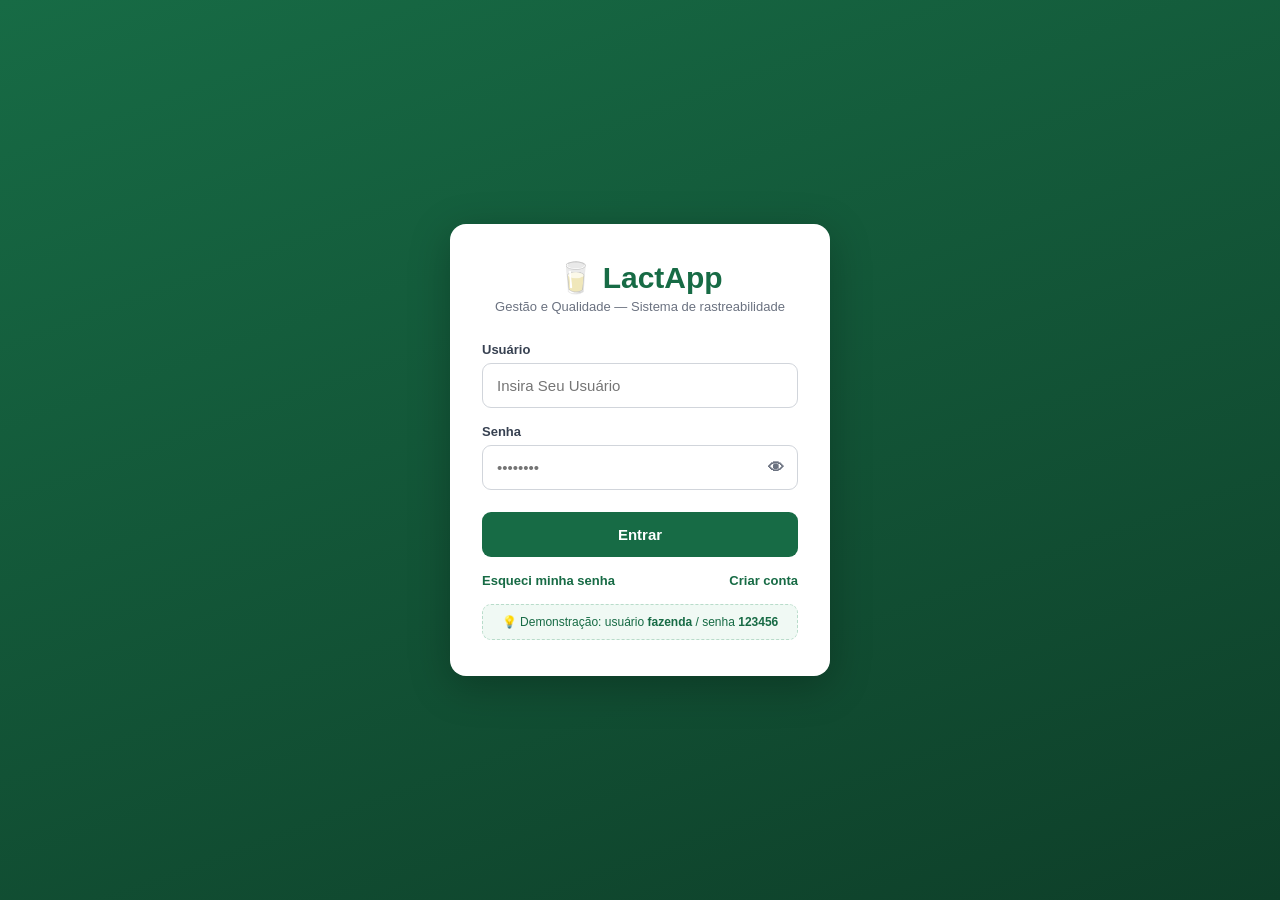
==== commit 865fd5ff: "Adiciona formulários, microinterações, feedback visual | Corrige posição da toastContainer no DOM" ====
--- a/index.html
+++ b/index.html
@@ -77,6 +77,56 @@
 
         .field input:focus {
             border-color: #176b45;
+        }
+
+        .field input.valido {
+            border-color: #22c55e;
+        }
+
+        .field input.invalido {
+            border-color: #ef4444;
+        }
+
+        .field-hint {
+            margin-top: 5px;
+            font-size: 12px;
+            min-height: 15px;
+        }
+
+        .field-hint.erro {
+            color: #b91c1c;
+        }
+
+        .field-hint.sucesso {
+            color: #15803d;
+        }
+
+        .password-wrapper {
+            position: relative;
+        }
+
+        .password-wrapper input {
+            width: 100%;
+            padding-right: 44px;
+        }
+
+        .toggle-senha {
+            position: absolute;
+            right: 4px;
+            top: 50%;
+            transform: translateY(-50%);
+            background: none;
+            border: none;
+            padding: 6px 10px;
+            cursor: pointer;
+            font-size: 16px;
+            color: #6b7280;
+            line-height: 1;
+        }
+
+        .toggle-senha:hover {
+            background: none;
+            color: #176b45;
         }
 
         .login-button {
@@ -371,6 +421,74 @@
             cursor: not-allowed;
         }
 
+        /* MICROINTERAÇÕES */
+        .tela-transicao {
+            opacity: 0;
+            transform: translateY(8px);
+            transition: opacity .28s ease, transform .28s ease;
+        }
+
+        .tela-transicao.tela-visivel {
+            opacity: 1;
+            transform: translateY(0);
+        }
+
+        .btn-spinner {
+            display: inline-block;
+            width: 13px;
+            height: 13px;
+            border: 2px solid rgba(255,255,255,.5);
+            border-top-color: #fff;
+            border-radius: 50%;
+            animation: girar .6s linear infinite;
+            vertical-align: middle;
+            margin-right: 8px;
+        }
+
+        /* TOASTS */
+        .toast-container {
+            position: fixed;
+            bottom: 22px;
+            left: 50%;
+            transform: translateX(-50%);
+            display: flex;
+            flex-direction: column;
+            gap: 10px;
+            z-index: 1000;
+            width: min(90%, 380px);
+            pointer-events: none;
+        }
+
+        .toast {
+            background: #1f2937;
+            color: white;
+            padding: 13px 16px;
+            border-radius: 10px;
+            font-size: 13px;
+            box-shadow: 0 8px 24px rgba(0,0,0,.25);
+            opacity: 0;
+            transform: translateY(10px);
+            transition: opacity .25s ease, transform .25s ease;
+            border-left: 4px solid #6b7280;
+        }
+
+        .toast.mostrar {
+            opacity: 1;
+            transform: translateY(0);
+        }
+
+        .toast.sucesso {
+            border-left-color: #22c55e;
+        }
+
+        .toast.erro {
+            border-left-color: #ef4444;
+        }
+
+        .toast.info {
+            border-left-color: #3b82f6;
+        }
+
         .btn-tentar-novamente {
             background: #991b1b;
             color: white;
@@ -412,6 +530,16 @@
             font-weight: bold;
         }
 
+        .status.atencao {
+            background: #fef3c7;
+            color: #92400e;
+        }
+
+        .status.critico {
+            background: #fee2e2;
+            color: #991b1b;
+        }
+
         /* CARDS */
         .grid {
             display: grid;
@@ -465,6 +593,17 @@
             border-radius: 10px;
             padding: 15px;
             text-align: center;
+            border: 1px solid transparent;
+        }
+
+        .quality-item.atencao {
+            background: #fffbeb;
+            border-color: #fde68a;
+        }
+
+        .quality-item.critico {
+            background: #fef2f2;
+            border-color: #fecaca;
         }
 
         .quality-value {
@@ -473,6 +612,14 @@
             color: #176b45;
         }
 
+        .quality-item.atencao .quality-value {
+            color: #92400e;
+        }
+
+        .quality-item.critico .quality-value {
+            color: #991b1b;
+        }
+
         .quality-label {
             margin-top: 5px;
             color: #6b7280;
@@ -483,6 +630,14 @@
             margin-top: 8px;
             font-size: 11px;
             color: #15803d;
+        }
+
+        .quality-ok.atencao {
+            color: #b45309;
+        }
+
+        .quality-ok.critico {
+            color: #b91c1c;
         }
 
         /* RASTREABILIDADE */
@@ -744,11 +899,13 @@
 
 <body>
 
+<div class="toast-container" id="toastContainer"></div>
+
 <!-- ===================== TELA DE LOGIN ===================== -->
-<div id="loginScreen">
+<div id="loginScreen" class="tela-transicao tela-visivel">
 
     <!-- ---------- ENTRAR ---------- -->
-    <div class="login-box" id="loginBox">
+    <div class="login-box tela-transicao tela-visivel" id="loginBox">
 
         <div class="login-logo">🥛 LactApp</div>
         <div class="login-subtitle">Gestão e Qualidade — Sistema de rastreabilidade</div>
@@ -769,12 +926,15 @@
 
         <div class="field">
             <label for="senha">Senha</label>
-            <input
-                type="password"
-                id="senha"
-                placeholder="••••••••"
-                autocomplete="current-password"
-            >
+            <div class="password-wrapper">
+                <input
+                    type="password"
+                    id="senha"
+                    placeholder="••••••••"
+                    autocomplete="current-password"
+                >
+                <button type="button" class="toggle-senha" data-target="senha" aria-label="Mostrar senha">👁</button>
+            </div>
         </div>
 
         <button class="login-button" id="btnEntrar">Entrar</button>
@@ -792,7 +952,7 @@
 
 
     <!-- ---------- CRIAR CONTA ---------- -->
-    <div class="login-box" id="cadastroBox" style="display:none">
+    <div class="login-box tela-transicao" id="cadastroBox" style="display:none">
 
         <div class="login-logo">🥛 LactApp</div>
         <div class="login-subtitle">Criar nova conta</div>
@@ -803,26 +963,37 @@
         <div class="field">
             <label for="cadNome">Nome completo</label>
             <input type="text" id="cadNome" placeholder="Seu nome completo" autocomplete="name">
+            <div class="field-hint" id="cadNomeHint"></div>
         </div>
 
         <div class="field">
             <label for="cadEmail">E-mail (para recuperação da conta)</label>
             <input type="email" id="cadEmail" placeholder="seuemail@exemplo.com" autocomplete="email">
+            <div class="field-hint" id="cadEmailHint"></div>
         </div>
 
         <div class="field">
             <label for="cadUsuario">Usuário</label>
             <input type="text" id="cadUsuario" placeholder="Escolha um usuário" autocomplete="username">
+            <div class="field-hint" id="cadUsuarioHint"></div>
         </div>
 
         <div class="field">
             <label for="cadSenha">Senha</label>
-            <input type="password" id="cadSenha" placeholder="Mínimo 6 caracteres" autocomplete="new-password">
+            <div class="password-wrapper">
+                <input type="password" id="cadSenha" placeholder="Mínimo 6 caracteres" autocomplete="new-password">
+                <button type="button" class="toggle-senha" data-target="cadSenha" aria-label="Mostrar senha">👁</button>
+            </div>
+            <div class="field-hint" id="cadSenhaHint"></div>
         </div>
 
         <div class="field">
             <label for="cadConfirmarSenha">Confirmar senha</label>
-            <input type="password" id="cadConfirmarSenha" placeholder="Repita a senha" autocomplete="new-password">
+            <div class="password-wrapper">
+                <input type="password" id="cadConfirmarSenha" placeholder="Repita a senha" autocomplete="new-password">
+                <button type="button" class="toggle-senha" data-target="cadConfirmarSenha" aria-label="Mostrar senha">👁</button>
+            </div>
+            <div class="field-hint" id="cadConfirmarSenhaHint"></div>
         </div>
 
         <button class="login-button" id="btnCriarConta">Criar conta</button>
@@ -835,7 +1006,7 @@
 
 
     <!-- ---------- RECUPERAR SENHA ---------- -->
-    <div class="login-box" id="recuperarBox" style="display:none">
+    <div class="login-box tela-transicao" id="recuperarBox" style="display:none">
 
         <div class="login-logo">🥛 LactApp</div>
         <div class="login-subtitle">Recuperar acesso à conta</div>
@@ -851,6 +1022,7 @@
         <div class="field">
             <label for="recEmail">E-mail cadastrado</label>
             <input type="email" id="recEmail" placeholder="seuemail@exemplo.com" autocomplete="email">
+            <div class="field-hint" id="recEmailHint"></div>
         </div>
 
         <button class="login-button" id="btnRecuperar">Enviar instruções</button>
@@ -865,7 +1037,7 @@
 
 
 <!-- ===================== APP (interface de consulta) ===================== -->
-<div id="appScreen">
+<div id="appScreen" class="tela-transicao">
 
     <header>
         <div class="logo">
@@ -892,7 +1064,7 @@
 
 
         <!-- ===================== ABA: CONSULTAR LOTE ===================== -->
-        <div id="tabConsulta">
+        <div id="tabConsulta" class="tela-transicao tela-visivel">
 
         <!-- BUSCA -->
         <section class="search-box">
@@ -933,12 +1105,12 @@
 
 
         <!-- RESULTADO -->
-        <section id="resultado">
+        <section id="resultado" class="tela-transicao">
 
             <div class="result-header">
                 <h2>Informações do lote</h2>
 
-                <div class="status">✓ Dentro dos padrões</div>
+                <div class="status" id="statusGeral">✓ Dentro dos padrões</div>
             </div>
 
 
@@ -1050,28 +1222,28 @@
 
                 <div class="quality-grid">
 
-                    <div class="quality-item">
-                        <div class="quality-value">3,8%</div>
+                    <div class="quality-item" id="itemGordura">
+                        <div class="quality-value" id="qualGordura"></div>
                         <div class="quality-label">Gordura</div>
-                        <div class="quality-ok">✓ Adequado</div>
-                    </div>
-
-                    <div class="quality-item">
-                        <div class="quality-value">3,2%</div>
+                        <div class="quality-ok" id="statusGordura">✓ Adequado</div>
+                    </div>
+
+                    <div class="quality-item" id="itemProteina">
+                        <div class="quality-value" id="qualProteina"></div>
                         <div class="quality-label">Proteína</div>
-                        <div class="quality-ok">✓ Adequado</div>
-                    </div>
-
-                    <div class="quality-item">
-                        <div class="quality-value">6,7</div>
+                        <div class="quality-ok" id="statusProteina">✓ Adequado</div>
+                    </div>
+
+                    <div class="quality-item" id="itemPh">
+                        <div class="quality-value" id="qualPh"></div>
                         <div class="quality-label">pH</div>
-                        <div class="quality-ok">✓ Adequado</div>
-                    </div>
-
-                    <div class="quality-item">
-                        <div class="quality-value">4,1°C</div>
+                        <div class="quality-ok" id="statusPh">✓ Adequado</div>
+                    </div>
+
+                    <div class="quality-item" id="itemTemperatura">
+                        <div class="quality-value" id="qualTemperatura"></div>
                         <div class="quality-label">Temperatura</div>
-                        <div class="quality-ok">✓ Adequado</div>
+                        <div class="quality-ok" id="statusTemperatura">✓ Adequado</div>
                     </div>
 
                 </div>
@@ -1126,7 +1298,7 @@
 
 
         <!-- ===================== ABA: ROTA DE ENTREGA ===================== -->
-        <div id="tabRota" style="display:none">
+        <div id="tabRota" class="tela-transicao" style="display:none">
 
             <!-- RESUMO DA ROTA -->
             <div class="card">
@@ -1335,7 +1507,7 @@
             chip.addEventListener("click", function () {
                 inputCodigo.value = chip.dataset.codigo;
                 fecharSugestoes();
-                consultarLote();
+                iniciarConsulta();
             });
 
         });
@@ -1364,9 +1536,15 @@
     const cadastroError = document.getElementById("cadastroError");
     const cadastroSucesso = document.getElementById("cadastroSucesso");
 
+    const cadEmailHint = document.getElementById("cadEmailHint");
+    const cadUsuarioHint = document.getElementById("cadUsuarioHint");
+    const cadSenhaHint = document.getElementById("cadSenhaHint");
+    const cadConfirmarSenhaHint = document.getElementById("cadConfirmarSenhaHint");
+
     const recEmail = document.getElementById("recEmail");
     const recuperarError = document.getElementById("recuperarError");
     const recuperarSucesso = document.getElementById("recuperarSucesso");
+    const recEmailHint = document.getElementById("recEmailHint");
 
     const btnEntrar = document.getElementById("btnEntrar");
     const btnCriarConta = document.getElementById("btnCriarConta");
@@ -1390,14 +1568,111 @@
     const tabConsulta = document.getElementById("tabConsulta");
     const tabRota = document.getElementById("tabRota");
 
+    const toastContainer = document.getElementById("toastContainer");
+
+
+    /* ===================== UTILITÁRIOS DE UX ===================== */
+
+    function mostrarToast(mensagem, tipo) {
+
+        tipo = tipo || "info";
+
+        const toast = document.createElement("div");
+        toast.className = "toast " + tipo;
+        toast.textContent = mensagem;
+
+        toastContainer.appendChild(toast);
+
+        void toast.offsetWidth;
+
+        toast.classList.add("mostrar");
+
+        setTimeout(function () {
+
+            toast.classList.remove("mostrar");
+
+            setTimeout(function () {
+                toast.remove();
+            }, 300);
+
+        }, 3200);
+
+    }
+
+    function exibirComFade(elemento, tipoDisplay) {
+
+        elemento.style.display = tipoDisplay || "block";
+        elemento.classList.remove("tela-visivel");
+
+        void elemento.offsetWidth;
+
+        requestAnimationFrame(function () {
+            elemento.classList.add("tela-visivel");
+        });
+
+    }
+
+    function esconderElemento(elemento) {
+        elemento.classList.remove("tela-visivel");
+        elemento.style.display = "none";
+    }
+
+    function comCarregamento(botao, textoCarregando, atraso, callback) {
+
+        if (botao.disabled) return;
+
+        const textoOriginal = botao.textContent;
+
+        botao.disabled = true;
+        botao.innerHTML = '<span class="btn-spinner"></span>' + textoCarregando;
+
+        setTimeout(function () {
+
+            callback();
+
+            botao.disabled = false;
+            botao.textContent = textoOriginal;
+
+        }, atraso);
+
+    }
+
+    document.querySelectorAll(".toggle-senha").forEach(function (botao) {
+
+        botao.addEventListener("click", function () {
+
+            const campo = document.getElementById(botao.dataset.target);
+
+            if (campo.type === "password") {
+                campo.type = "text";
+                botao.textContent = "🙈";
+                botao.setAttribute("aria-label", "Ocultar senha");
+            } else {
+                campo.type = "password";
+                botao.textContent = "👁";
+                botao.setAttribute("aria-label", "Mostrar senha");
+            }
+
+        });
+
+    });
+
 
     /* ===================== NAVEGAÇÃO ENTRE TELAS DE AUTENTICAÇÃO ===================== */
 
     function mostrarTelaAuth(tela) {
 
-        loginBox.style.display = tela === "login" ? "block" : "none";
-        cadastroBox.style.display = tela === "cadastro" ? "block" : "none";
-        recuperarBox.style.display = tela === "recuperar" ? "block" : "none";
+        const boxes = { login: loginBox, cadastro: cadastroBox, recuperar: recuperarBox };
+
+        Object.keys(boxes).forEach(function (nome) {
+
+            if (nome === tela) {
+                exibirComFade(boxes[nome], "block");
+            } else {
+                esconderElemento(boxes[nome]);
+            }
+
+        });
 
         loginError.style.display = "none";
         cadastroError.style.display = "none";
@@ -1439,8 +1714,10 @@
 
         if (contaValida) {
 
-            loginScreen.style.display = "none";
-            appScreen.style.display = "block";
+            esconderElemento(loginScreen);
+            exibirComFade(appScreen, "block");
+
+            mostrarToast("Login realizado com sucesso!", "sucesso");
 
         } else {
 
@@ -1453,8 +1730,9 @@
 
     function fazerLogout() {
 
-        appScreen.style.display = "none";
-        loginScreen.style.display = "flex";
+        esconderElemento(appScreen);
+
+        exibirComFade(loginScreen, "flex");
 
         mostrarTelaAuth("login");
 
@@ -1462,14 +1740,20 @@
         inputSenha.value = "";
 
         inputCodigo.value = "";
-        resultado.style.display = "none";
+        esconderElemento(resultado);
         erro.style.display = "none";
 
         selecionarAba("consulta");
 
+        mostrarToast("Você saiu da sua conta.", "info");
+
     }
 
-    btnEntrar.addEventListener("click", fazerLogin);
+    function iniciarLogin() {
+        comCarregamento(btnEntrar, "Entrando...", 450, fazerLogin);
+    }
+
+    btnEntrar.addEventListener("click", iniciarLogin);
     btnSair.addEventListener("click", fazerLogout);
 
     [inputUsuario, inputSenha].forEach(function (campo) {
@@ -1477,7 +1761,7 @@
         campo.addEventListener("keypress", function (event) {
 
             if (event.key === "Enter") {
-                fazerLogin();
+                iniciarLogin();
             }
 
         });
@@ -1490,6 +1774,68 @@
     function validarEmail(email) {
         return /^[^\s@]+@[^\s@]+\.[^\s@]+$/.test(email);
     }
+
+    function marcarCampo(input, hintEl, ok, mensagem) {
+
+        input.classList.remove("valido", "invalido");
+
+        if (input.value.trim() === "") {
+            hintEl.textContent = "";
+            hintEl.classList.remove("erro", "sucesso");
+            return;
+        }
+
+        input.classList.add(ok ? "valido" : "invalido");
+        hintEl.textContent = mensagem;
+        hintEl.classList.toggle("erro", !ok);
+        hintEl.classList.toggle("sucesso", ok);
+
+    }
+
+    cadEmail.addEventListener("input", function () {
+
+        const email = cadEmail.value.trim();
+        const ok = validarEmail(email);
+
+        marcarCampo(cadEmail, cadEmailHint, ok, ok ? "✓ E-mail válido" : "E-mail em formato inválido");
+
+    });
+
+    cadUsuario.addEventListener("input", function () {
+
+        const usuario = cadUsuario.value.trim();
+        const emUso = usuariosCadastrados.some(function (c) { return c.usuario === usuario; });
+
+        marcarCampo(
+            cadUsuario,
+            cadUsuarioHint,
+            usuario.length >= 3 && !emUso,
+            emUso ? "Esse usuário já está em uso" :
+                usuario.length < 3 ? "Use pelo menos 3 caracteres" : "✓ Usuário disponível"
+        );
+
+    });
+
+    cadSenha.addEventListener("input", function () {
+
+        const senha = cadSenha.value;
+        const ok = senha.length >= 6;
+
+        marcarCampo(cadSenha, cadSenhaHint, ok, ok ? "✓ Senha com tamanho adequado" : "Faltam " + (6 - senha.length) + " caractere(s)");
+
+        if (cadConfirmarSenha.value) {
+            cadConfirmarSenha.dispatchEvent(new Event("input"));
+        }
+
+    });
+
+    cadConfirmarSenha.addEventListener("input", function () {
+
+        const ok = cadConfirmarSenha.value === cadSenha.value && cadConfirmarSenha.value !== "";
+
+        marcarCampo(cadConfirmarSenha, cadConfirmarSenhaHint, ok, ok ? "✓ As senhas coincidem" : "As senhas não coincidem");
+
+    });
 
     function fazerCadastro() {
 
@@ -1551,12 +1897,23 @@
             "Conta criada com sucesso! Agora você já pode entrar com seu usuário e senha.";
         cadastroSucesso.style.display = "block";
 
+        mostrarToast("Conta criada com sucesso!", "sucesso");
+
         cadNome.value = "";
         cadEmail.value = "";
         cadUsuario.value = "";
         cadSenha.value = "";
         cadConfirmarSenha.value = "";
 
+        [cadEmail, cadUsuario, cadSenha, cadConfirmarSenha].forEach(function (campo) {
+            campo.classList.remove("valido", "invalido");
+        });
+
+        [cadEmailHint, cadUsuarioHint, cadSenhaHint, cadConfirmarSenhaHint].forEach(function (hint) {
+            hint.textContent = "";
+            hint.classList.remove("erro", "sucesso");
+        });
+
         setTimeout(function () {
             mostrarTelaAuth("login");
             inputUsuario.value = usuario;
@@ -1564,10 +1921,22 @@
 
     }
 
-    btnCriarConta.addEventListener("click", fazerCadastro);
+    function iniciarCadastro() {
+        comCarregamento(btnCriarConta, "Criando conta...", 600, fazerCadastro);
+    }
+
+    btnCriarConta.addEventListener("click", iniciarCadastro);
 
 
     /* ===================== RECUPERAR SENHA ===================== */
+
+    recEmail.addEventListener("input", function () {
+
+        const ok = validarEmail(recEmail.value.trim());
+
+        marcarCampo(recEmail, recEmailHint, ok, ok ? "✓ E-mail válido" : "E-mail em formato inválido");
+
+    });
 
     function fazerRecuperacao() {
 
@@ -1582,31 +1951,25 @@
             return;
         }
 
-        const conta = usuariosCadastrados.find(function (c) {
-            return c.email === email;
-        });
-
-        if (conta) {
-
-            // Demonstração: nenhum e-mail é enviado de verdade.
-            recuperarSucesso.textContent =
-                "Se esse e-mail estiver cadastrado, enviamos as instruções de redefinição de senha para ele. (Demonstração — nenhum e-mail real é enviado.)";
-            recuperarSucesso.style.display = "block";
-
-        } else {
-
-            // Por segurança, a mensagem não revela se o e-mail existe ou não.
-            recuperarSucesso.textContent =
-                "Se esse e-mail estiver cadastrado, enviamos as instruções de redefinição de senha para ele. (Demonstração — nenhum e-mail real é enviado.)";
-            recuperarSucesso.style.display = "block";
-
-        }
+        // Por segurança, a mensagem de sucesso não revela se o e-mail existe ou não.
+        recuperarSucesso.textContent =
+            "Se esse e-mail estiver cadastrado, enviamos as instruções de redefinição de senha para ele. (Demonstração — nenhum e-mail real é enviado.)";
+        recuperarSucesso.style.display = "block";
+
+        mostrarToast("Instruções enviadas (demonstração).", "info");
 
         recEmail.value = "";
+        recEmail.classList.remove("valido", "invalido");
+        recEmailHint.textContent = "";
+        recEmailHint.classList.remove("erro", "sucesso");
 
     }
 
-    btnRecuperar.addEventListener("click", fazerRecuperacao);
+    function iniciarRecuperacao() {
+        comCarregamento(btnRecuperar, "Enviando...", 600, fazerRecuperacao);
+    }
+
+    btnRecuperar.addEventListener("click", iniciarRecuperacao);
 
 
     /* ===================== CONSULTA DE LOTE ===================== */
@@ -1652,10 +2015,47 @@
             item.addEventListener("click", function () {
                 inputCodigo.value = item.dataset.codigo;
                 fecharSugestoes();
-                consultarLote();
+                iniciarConsulta();
             });
 
         });
+
+    }
+
+    const TEXTO_STATUS = {
+        adequado: "✓ Adequado",
+        atencao: "⚠ Atenção",
+        critico: "⛔ Fora do padrão",
+    };
+
+    const TEXTO_STATUS_GERAL = {
+        adequado: "✓ Dentro dos padrões",
+        atencao: "⚠ Atenção necessária",
+        critico: "⛔ Fora dos padrões",
+    };
+
+    const PESO_STATUS = { adequado: 0, atencao: 1, critico: 2 };
+
+    function aplicarIndicador(prefixo, dado) {
+
+        const status = (dado && dado.status) || "adequado";
+
+        document.getElementById("qual" + prefixo).textContent = dado ? dado.valor : "";
+
+        const item = document.getElementById("item" + prefixo);
+        const selo = document.getElementById("status" + prefixo);
+
+        item.classList.remove("atencao", "critico");
+        selo.classList.remove("atencao", "critico");
+
+        if (status !== "adequado") {
+            item.classList.add(status);
+            selo.classList.add(status);
+        }
+
+        selo.textContent = TEXTO_STATUS[status] || TEXTO_STATUS.adequado;
+
+        return status;
 
     }
 
@@ -1688,7 +2088,30 @@
             document.getElementById("volume").textContent = lote.volume;
             document.getElementById("temperatura").textContent = lote.temperatura;
 
-            resultado.style.display = "block";
+            const qualidade = lote.qualidade || {};
+
+            const statusIndicadores = [
+                aplicarIndicador("Gordura", qualidade.gordura),
+                aplicarIndicador("Proteina", qualidade.proteina),
+                aplicarIndicador("Ph", qualidade.ph),
+                aplicarIndicador("Temperatura", qualidade.temperatura),
+            ];
+
+            const statusGeral = statusIndicadores.reduce(function (pior, atual) {
+                return PESO_STATUS[atual] > PESO_STATUS[pior] ? atual : pior;
+            }, "adequado");
+
+            const badgeGeral = document.getElementById("statusGeral");
+
+            badgeGeral.classList.remove("atencao", "critico");
+
+            if (statusGeral !== "adequado") {
+                badgeGeral.classList.add(statusGeral);
+            }
+
+            badgeGeral.textContent = TEXTO_STATUS_GERAL[statusGeral];
+
+            exibirComFade(resultado, "block");
 
             resultado.scrollIntoView({ behavior: "smooth" });
 
@@ -1700,7 +2123,11 @@
 
     }
 
-    btnConsultar.addEventListener("click", consultarLote);
+    function iniciarConsulta() {
+        comCarregamento(btnConsultar, "Consultando...", 300, consultarLote);
+    }
+
+    btnConsultar.addEventListener("click", iniciarConsulta);
 
     inputCodigo.addEventListener("input", function () {
         mostrarSugestoes(inputCodigo.value.trim().toUpperCase());
@@ -1715,7 +2142,7 @@
     inputCodigo.addEventListener("keypress", function (event) {
 
         if (event.key === "Enter") {
-            consultarLote();
+            iniciarConsulta();
         }
 
     });
@@ -1735,8 +2162,13 @@
 
         const isConsulta = aba === "consulta";
 
-        tabConsulta.style.display = isConsulta ? "block" : "none";
-        tabRota.style.display = isConsulta ? "none" : "block";
+        if (isConsulta) {
+            esconderElemento(tabRota);
+            exibirComFade(tabConsulta, "block");
+        } else {
+            esconderElemento(tabConsulta);
+            exibirComFade(tabRota, "block");
+        }
 
         tabBtnConsulta.classList.toggle("active", isConsulta);
         tabBtnRota.classList.toggle("active", !isConsulta);
@@ -1761,5 +2193,6 @@
 
 </script>
 
+
 </body>
-</html>
+</html>
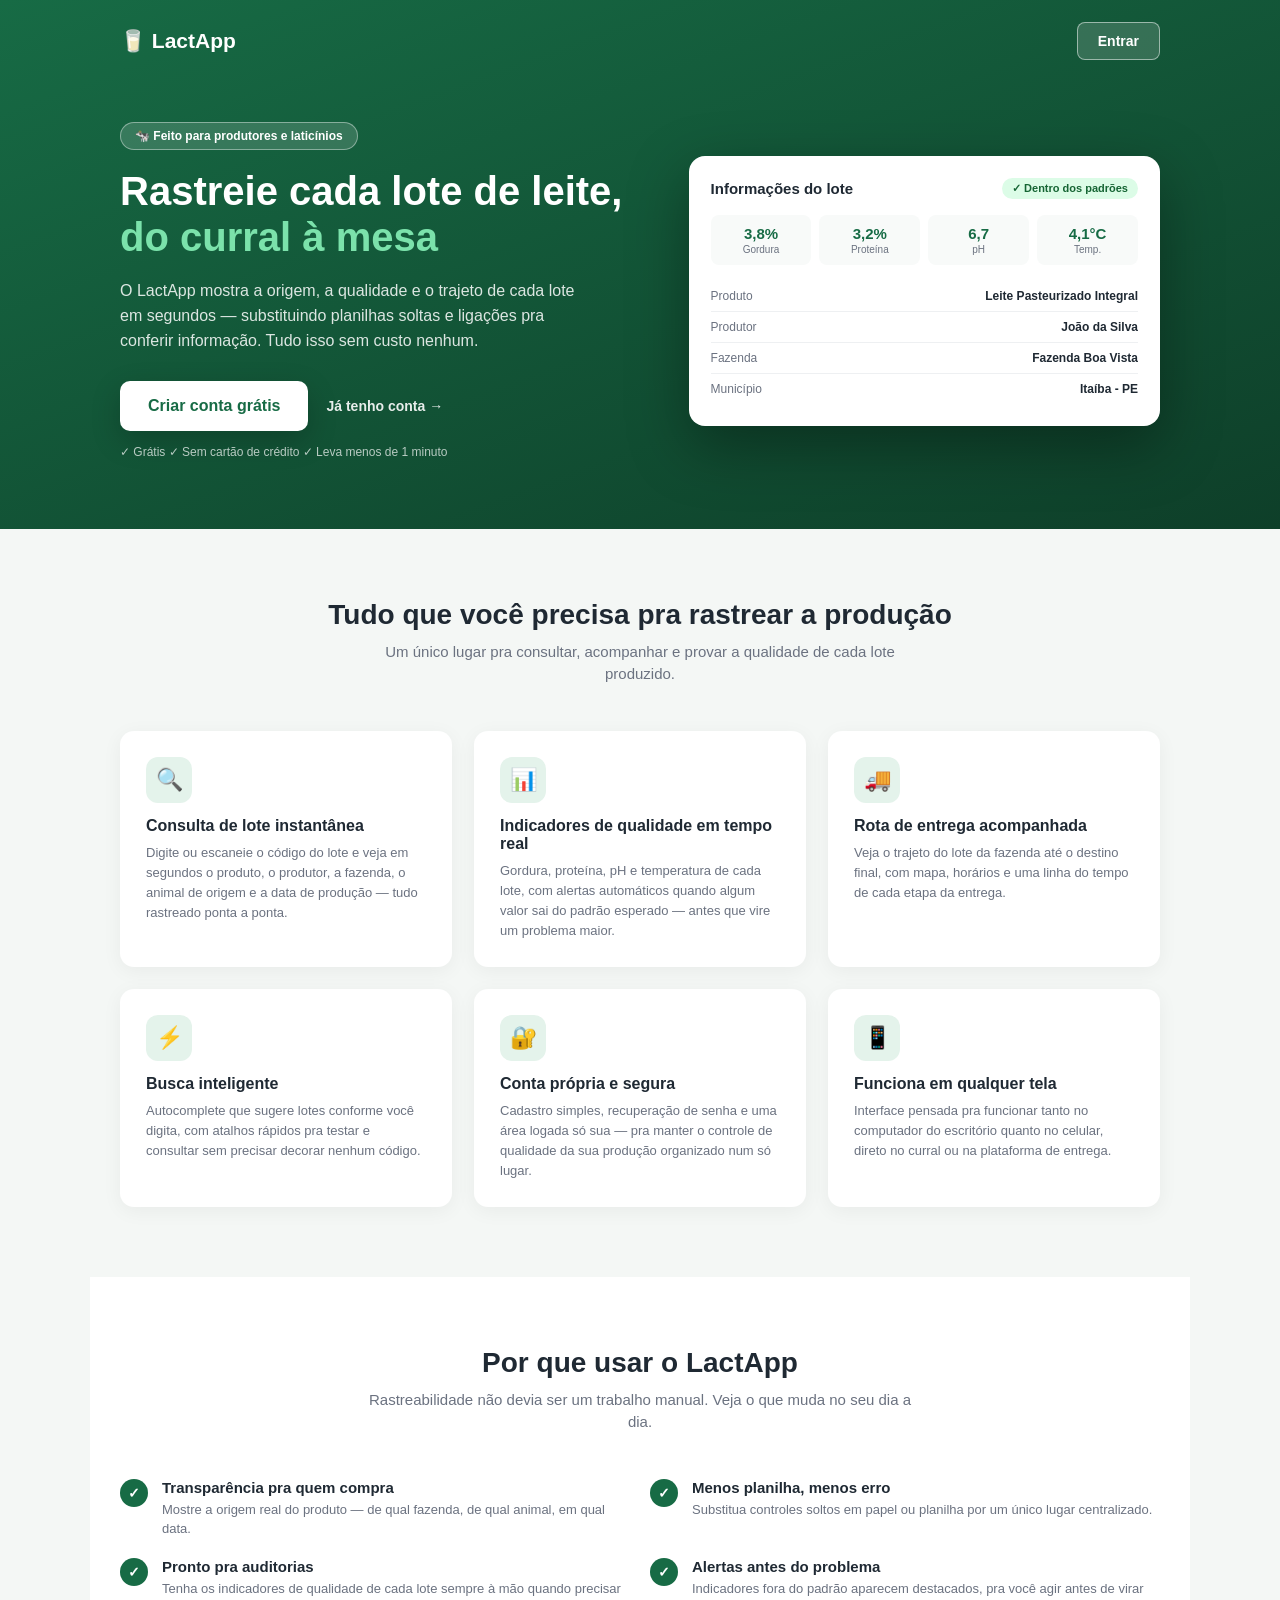
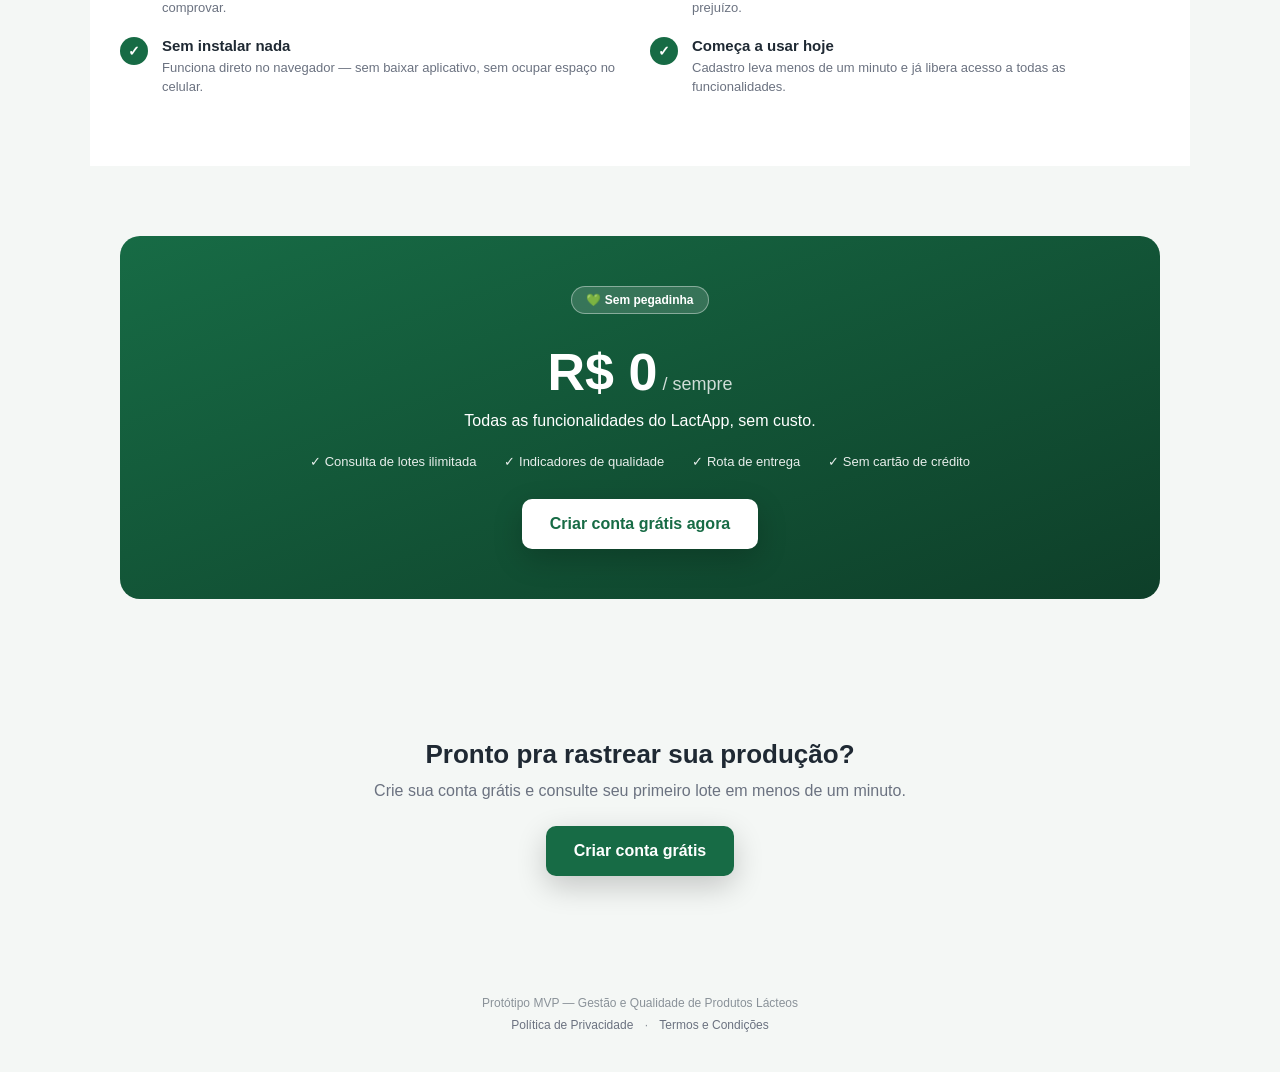
==== commit 8bdf4792: "feat(landing): criar landing page como nova porta de entrada do site - index.html agora é a landing " ====
--- a/index.html
+++ b/index.html
@@ -4,2195 +4,265 @@
     <meta charset="UTF-8">
     <meta name="viewport" content="width=device-width, initial-scale=1.0">
 
-    <title>LactApp — Gestão e Qualidade</title>
-
-    <style>
-        * {
-            box-sizing: border-box;
-            margin: 0;
-            padding: 0;
-        }
-
-        body {
-            font-family: Arial, Helvetica, sans-serif;
-            background: #f4f7f5;
-            color: #1f2933;
-            min-height: 100vh;
-        }
-
-        /* ===================== TELA DE LOGIN ===================== */
-        #loginScreen {
-            min-height: 100vh;
-            display: flex;
-            align-items: center;
-            justify-content: center;
-            background: linear-gradient(160deg, #176b45 0%, #0e3f29 100%);
-            padding: 20px;
-        }
-
-        .login-box {
-            background: white;
-            width: 100%;
-            max-width: 380px;
-            border-radius: 16px;
-            padding: 36px 32px;
-            box-shadow: 0 10px 40px rgba(0,0,0,.25);
-        }
-
-        .login-logo {
-            text-align: center;
-            font-size: 30px;
-            font-weight: bold;
-            color: #176b45;
-            margin-bottom: 4px;
-        }
-
-        .login-subtitle {
-            text-align: center;
-            color: #6b7280;
-            font-size: 13px;
-            margin-bottom: 28px;
-        }
-
-        .field {
-            margin-bottom: 16px;
-        }
-
-        .field label {
-            display: block;
-            font-size: 13px;
-            color: #374151;
-            font-weight: bold;
-            margin-bottom: 6px;
-        }
-
-        .field input {
-            width: 100%;
-            padding: 13px 14px;
-            border: 1px solid #d1d5db;
-            border-radius: 9px;
-            font-size: 15px;
-            outline: none;
-        }
-
-        .field input:focus {
-            border-color: #176b45;
-        }
-
-        .field input.valido {
-            border-color: #22c55e;
-        }
-
-        .field input.invalido {
-            border-color: #ef4444;
-        }
-
-        .field-hint {
-            margin-top: 5px;
-            font-size: 12px;
-            min-height: 15px;
-        }
-
-        .field-hint.erro {
-            color: #b91c1c;
-        }
-
-        .field-hint.sucesso {
-            color: #15803d;
-        }
-
-        .password-wrapper {
-            position: relative;
-        }
-
-        .password-wrapper input {
-            width: 100%;
-            padding-right: 44px;
-        }
-
-        .toggle-senha {
-            position: absolute;
-            right: 4px;
-            top: 50%;
-            transform: translateY(-50%);
-            background: none;
-            border: none;
-            padding: 6px 10px;
-            cursor: pointer;
-            font-size: 16px;
-            color: #6b7280;
-            line-height: 1;
-        }
-
-        .toggle-senha:hover {
-            background: none;
-            color: #176b45;
-        }
-
-        .login-button {
-            width: 100%;
-            background: #176b45;
-            color: white;
-            border: none;
-            padding: 14px 0;
-            border-radius: 9px;
-            font-size: 15px;
-            font-weight: bold;
-            cursor: pointer;
-            margin-top: 6px;
-        }
-
-        .login-button:hover {
-            background: #115438;
-        }
-
-        .login-hint {
-            margin-top: 16px;
-            background: #f0f9f4;
-            border: 1px dashed #b8dcca;
-            border-radius: 9px;
-            padding: 10px 12px;
-            font-size: 12px;
-            color: #176b45;
-            text-align: center;
-        }
-
-        .login-error {
-            display: none;
-            background: #fee2e2;
-            color: #991b1b;
-            padding: 11px 13px;
-            border-radius: 9px;
-            font-size: 13px;
-            margin-bottom: 16px;
-        }
-
-        .login-success {
-            display: none;
-            background: #dcfce7;
-            color: #166534;
-            padding: 11px 13px;
-            border-radius: 9px;
-            font-size: 13px;
-            margin-bottom: 16px;
-        }
-
-        .login-links {
-            display: flex;
-            justify-content: space-between;
-            margin-top: 16px;
-        }
-
-        .login-links-center {
-            justify-content: center;
-        }
-
-        .login-links a {
-            color: #176b45;
-            font-size: 13px;
-            font-weight: bold;
-            text-decoration: none;
-        }
-
-        .login-links a:hover {
-            text-decoration: underline;
-        }
-
-        .recover-text {
-            color: #6b7280;
-            font-size: 13px;
-            line-height: 19px;
-            margin-bottom: 20px;
-        }
-
-        /* ===================== APP (pós-login) ===================== */
-        #appScreen {
-            display: none;
-        }
-
-        header {
-            background: #176b45;
-            color: white;
-            padding: 18px 30px;
-            display: flex;
-            align-items: center;
-            justify-content: space-between;
-        }
-
-        .logo {
-            font-size: 21px;
-            font-weight: bold;
-        }
-
-        .logo span {
-            font-weight: normal;
-            opacity: .85;
-        }
-
-        .header-right {
-            display: flex;
-            align-items: center;
-            gap: 18px;
-        }
-
-        .header-status {
-            font-size: 13px;
-            opacity: .85;
-            text-align: right;
-        }
-
-        .logout-button {
-            background: rgba(255,255,255,.15);
-            color: white;
-            border: 1px solid rgba(255,255,255,.4);
-            padding: 8px 14px;
-            border-radius: 8px;
-            font-size: 12px;
-            cursor: pointer;
-        }
-
-        .logout-button:hover {
-            background: rgba(255,255,255,.25);
-        }
-
-        /* CONTAINER */
-        .container {
-            max-width: 1000px;
-            margin: 40px auto;
-            padding: 0 20px;
-        }
-
-        /* SEARCH */
-        .search-box {
-            background: white;
-            border-radius: 14px;
-            padding: 28px;
-            box-shadow: 0 4px 20px rgba(0,0,0,.06);
-            margin-bottom: 25px;
-        }
-
-        .search-box h1 {
-            font-size: 25px;
-            margin-bottom: 8px;
-        }
-
-        .search-box p {
-            color: #6b7280;
-            margin-bottom: 22px;
-        }
-
-        .search-area {
-            display: flex;
-            gap: 10px;
-        }
-
-        input {
-            flex: 1;
-            padding: 14px 16px;
-            border: 1px solid #d1d5db;
-            border-radius: 9px;
-            font-size: 15px;
-            outline: none;
-        }
-
-        input:focus {
-            border-color: #176b45;
-        }
-
-        button {
-            background: #176b45;
-            color: white;
-            border: none;
-            padding: 0 24px;
-            border-radius: 9px;
-            font-size: 15px;
-            font-weight: bold;
-            cursor: pointer;
-        }
-
-        button:hover {
-            background: #115438;
-        }
-
-        .example {
-            margin-top: 12px;
-            font-size: 13px;
-            color: #777;
-        }
-
-        .example-codigos {
-            display: flex;
-            flex-wrap: wrap;
-            gap: 8px;
-            margin-top: 8px;
-        }
-
-        .chip-codigo {
-            display: inline-block;
-            background: #f0f9f4;
-            border: 1px dashed #b8dcca;
-            color: #176b45;
-            font-weight: bold;
-            font-size: 12px;
-            padding: 6px 10px;
-            border-radius: 20px;
-            cursor: pointer;
-        }
-
-        .chip-codigo:hover {
-            background: #dcefe3;
-        }
-
-        /* AUTOCOMPLETE */
-        .input-wrapper {
-            flex: 1;
-            position: relative;
-        }
-
-        .input-wrapper input {
-            width: 100%;
-        }
-
-        .sugestoes-dropdown {
-            display: none;
-            position: absolute;
-            top: calc(100% + 6px);
-            left: 0;
-            right: 0;
-            background: white;
-            border: 1px solid #d1d5db;
-            border-radius: 9px;
-            box-shadow: 0 8px 24px rgba(0,0,0,.12);
-            z-index: 10;
-            max-height: 220px;
-            overflow-y: auto;
-        }
-
-        .sugestoes-dropdown.aberto {
-            display: block;
-        }
-
-        .sugestao-item {
-            padding: 11px 14px;
-            cursor: pointer;
-            border-bottom: 1px solid #f0f2f1;
-        }
-
-        .sugestao-item:last-child {
-            border-bottom: none;
-        }
-
-        .sugestao-item:hover {
-            background: #f0f9f4;
-        }
-
-        .sugestao-codigo {
-            font-weight: bold;
-            font-size: 14px;
-            color: #176b45;
-        }
-
-        .sugestao-produto {
-            font-size: 12px;
-            color: #6b7280;
-            margin-top: 2px;
-        }
-
-        /* LOADING / DISABLED */
-        @keyframes girar {
-            to { transform: rotate(360deg); }
-        }
-
-        .spinner {
-            display: inline-block;
-            width: 11px;
-            height: 11px;
-            border: 2px solid #b8dcca;
-            border-top-color: #176b45;
-            border-radius: 50%;
-            animation: girar .7s linear infinite;
-            vertical-align: middle;
-            margin-right: 6px;
-        }
-
-        button:disabled,
-        input:disabled {
-            opacity: .55;
-            cursor: not-allowed;
-        }
-
-        /* MICROINTERAÇÕES */
-        .tela-transicao {
-            opacity: 0;
-            transform: translateY(8px);
-            transition: opacity .28s ease, transform .28s ease;
-        }
-
-        .tela-transicao.tela-visivel {
-            opacity: 1;
-            transform: translateY(0);
-        }
-
-        .btn-spinner {
-            display: inline-block;
-            width: 13px;
-            height: 13px;
-            border: 2px solid rgba(255,255,255,.5);
-            border-top-color: #fff;
-            border-radius: 50%;
-            animation: girar .6s linear infinite;
-            vertical-align: middle;
-            margin-right: 8px;
-        }
-
-        /* TOASTS */
-        .toast-container {
-            position: fixed;
-            bottom: 22px;
-            left: 50%;
-            transform: translateX(-50%);
-            display: flex;
-            flex-direction: column;
-            gap: 10px;
-            z-index: 1000;
-            width: min(90%, 380px);
-            pointer-events: none;
-        }
-
-        .toast {
-            background: #1f2937;
-            color: white;
-            padding: 13px 16px;
-            border-radius: 10px;
-            font-size: 13px;
-            box-shadow: 0 8px 24px rgba(0,0,0,.25);
-            opacity: 0;
-            transform: translateY(10px);
-            transition: opacity .25s ease, transform .25s ease;
-            border-left: 4px solid #6b7280;
-        }
-
-        .toast.mostrar {
-            opacity: 1;
-            transform: translateY(0);
-        }
-
-        .toast.sucesso {
-            border-left-color: #22c55e;
-        }
-
-        .toast.erro {
-            border-left-color: #ef4444;
-        }
-
-        .toast.info {
-            border-left-color: #3b82f6;
-        }
-
-        .btn-tentar-novamente {
-            background: #991b1b;
-            color: white;
-            border: none;
-            padding: 6px 12px;
-            border-radius: 20px;
-            font-size: 12px;
-            font-weight: bold;
-            cursor: pointer;
-            margin-left: 8px;
-        }
-
-        .btn-tentar-novamente:hover {
-            background: #7f1717;
-        }
-
-        /* RESULTADO */
-        #resultado {
-            display: none;
-        }
-
-        .result-header {
-            display: flex;
-            justify-content: space-between;
-            align-items: center;
-            margin-bottom: 18px;
-        }
-
-        .result-header h2 {
-            font-size: 21px;
-        }
-
-        .status {
-            background: #dcfce7;
-            color: #166534;
-            padding: 7px 12px;
-            border-radius: 20px;
-            font-size: 13px;
-            font-weight: bold;
-        }
-
-        .status.atencao {
-            background: #fef3c7;
-            color: #92400e;
-        }
-
-        .status.critico {
-            background: #fee2e2;
-            color: #991b1b;
-        }
-
-        /* CARDS */
-        .grid {
-            display: grid;
-            grid-template-columns: repeat(2, 1fr);
-            gap: 18px;
-        }
-
-        .card {
-            background: white;
-            border-radius: 13px;
-            padding: 22px;
-            box-shadow: 0 3px 15px rgba(0,0,0,.05);
-        }
-
-        .card h3 {
-            font-size: 16px;
-            margin-bottom: 17px;
-            color: #176b45;
-        }
-
-        .info {
-            display: flex;
-            justify-content: space-between;
-            padding: 10px 0;
-            border-bottom: 1px solid #eef0f2;
-            font-size: 14px;
-        }
-
-        .info:last-child {
-            border-bottom: none;
-        }
-
-        .label {
-            color: #6b7280;
-        }
-
-        .value {
-            font-weight: bold;
-            text-align: right;
-        }
-
-        /* QUALIDADE */
-        .quality-grid {
-            display: grid;
-            grid-template-columns: repeat(4, 1fr);
-            gap: 12px;
-        }
-
-        .quality-item {
-            background: #f8faf9;
-            border-radius: 10px;
-            padding: 15px;
-            text-align: center;
-            border: 1px solid transparent;
-        }
-
-        .quality-item.atencao {
-            background: #fffbeb;
-            border-color: #fde68a;
-        }
-
-        .quality-item.critico {
-            background: #fef2f2;
-            border-color: #fecaca;
-        }
-
-        .quality-value {
-            font-size: 21px;
-            font-weight: bold;
-            color: #176b45;
-        }
-
-        .quality-item.atencao .quality-value {
-            color: #92400e;
-        }
-
-        .quality-item.critico .quality-value {
-            color: #991b1b;
-        }
-
-        .quality-label {
-            margin-top: 5px;
-            color: #6b7280;
-            font-size: 12px;
-        }
-
-        .quality-ok {
-            margin-top: 8px;
-            font-size: 11px;
-            color: #15803d;
-        }
-
-        .quality-ok.atencao {
-            color: #b45309;
-        }
-
-        .quality-ok.critico {
-            color: #b91c1c;
-        }
-
-        /* RASTREABILIDADE */
-        .trace {
-            display: flex;
-            align-items: center;
-            justify-content: space-between;
-            margin-top: 10px;
-        }
-
-        .trace-item {
-            text-align: center;
-            flex: 1;
-        }
-
-        .trace-icon {
-            width: 45px;
-            height: 45px;
-            margin: auto;
-            border-radius: 50%;
-            background: #e4f3eb;
-            display: flex;
-            align-items: center;
-            justify-content: center;
-            font-size: 21px;
-        }
-
-        .trace-title {
-            font-weight: bold;
-            font-size: 13px;
-            margin-top: 8px;
-        }
-
-        .trace-subtitle {
-            font-size: 11px;
-            color: #777;
-            margin-top: 3px;
-        }
-
-        .line {
-            height: 2px;
-            background: #b8dcca;
-            flex: .5;
-        }
-
-        /* ERRO */
-        .error {
-            display: none;
-            background: #fee2e2;
-            color: #991b1b;
-            padding: 14px;
-            border-radius: 9px;
-            margin-top: 15px;
-            font-size: 14px;
-        }
-
-        /* ===================== ABAS ===================== */
-        .tabs {
-            display: flex;
-            gap: 10px;
-            margin-bottom: 22px;
-        }
-
-        .tab-button {
-            background: white;
-            color: #6b7280;
-            border: 1px solid #e2e6e4;
-            padding: 12px 20px;
-            border-radius: 9px;
-            font-size: 14px;
-            font-weight: bold;
-            cursor: pointer;
-        }
-
-        .tab-button:hover {
-            background: #f4f7f5;
-        }
-
-        .tab-button.active {
-            background: #176b45;
-            color: white;
-            border-color: #176b45;
-        }
-
-        /* ===================== ROTA DE ENTREGA ===================== */
-        .route-summary-grid {
-            display: grid;
-            grid-template-columns: repeat(2, 1fr);
-            gap: 16px;
-            margin-bottom: 16px;
-        }
-
-        .route-item {
-            display: flex;
-            flex-direction: column;
-            gap: 4px;
-        }
-
-        .route-item .route-label {
-            font-size: 12px;
-            color: #6b7280;
-        }
-
-        .route-item .route-value {
-            font-size: 14px;
-            font-weight: bold;
-            color: #1f2933;
-        }
-
-        .route-status {
-            background: #fff7e6;
-            border: 1px solid #fde68a;
-            color: #92400e;
-            padding: 11px 14px;
-            border-radius: 9px;
-            font-size: 13px;
-        }
-
-        .map-frame {
-            width: 100%;
-            height: 340px;
-            border: 0;
-            display: block;
-        }
-
-        .timeline {
-            position: relative;
-            padding-left: 8px;
-        }
-
-        .timeline-item {
-            display: flex;
-            gap: 14px;
-            padding-bottom: 22px;
-            position: relative;
-        }
-
-        .timeline-item::before {
-            content: "";
-            position: absolute;
-            left: 5px;
-            top: 22px;
-            bottom: 0;
-            width: 2px;
-            background: #e2e6e4;
-        }
-
-        .timeline-item.last::before {
-            display: none;
-        }
-
-        .timeline-dot {
-            width: 12px;
-            height: 12px;
-            border-radius: 50%;
-            margin-top: 4px;
-            flex-shrink: 0;
-        }
-
-        .dot-ok {
-            background: #15803d;
-        }
-
-        .dot-warning {
-            background: #d97706;
-        }
-
-        .dot-progress {
-            background: #2563eb;
-        }
-
-        .timeline-time {
-            font-size: 12px;
-            color: #6b7280;
-            font-weight: bold;
-            margin-bottom: 2px;
-        }
-
-        .timeline-title {
-            font-size: 14px;
-            font-weight: bold;
-            color: #1f2933;
-            margin-bottom: 3px;
-        }
-
-        .timeline-desc {
-            font-size: 13px;
-            color: #6b7280;
-            line-height: 19px;
-        }
-
-        /* FOOTER */
-        footer {
-            text-align: center;
-            color: #8a9299;
-            font-size: 12px;
-            padding: 35px 20px;
-        }
-
-        /* MOBILE */
-        @media (max-width: 700px) {
-
-            header {
-                padding: 16px 20px;
-            }
-
-            .header-status {
-                display: none;
-            }
-
-            .container {
-                margin-top: 25px;
-            }
-
-            .search-area {
-                flex-direction: column;
-            }
-
-            .sugestoes-dropdown {
-                max-height: 180px;
-            }
-
-            button {
-                height: 48px;
-            }
-
-            .grid {
-                grid-template-columns: 1fr;
-            }
-
-            .quality-grid {
-                grid-template-columns: repeat(2, 1fr);
-            }
-
-            .trace {
-                flex-direction: column;
-                gap: 12px;
-            }
-
-            .line {
-                width: 2px;
-                height: 25px;
-            }
-
-            .tabs {
-                flex-direction: column;
-            }
-
-            .route-summary-grid {
-                grid-template-columns: 1fr;
-            }
-
-            .map-frame {
-                height: 260px;
-            }
-        }
-    </style>
+    <title>LactApp — Rastreabilidade e Qualidade de Produtos Lácteos, grátis</title>
+    <meta name="description" content="Rastreie a origem, a qualidade e a rota de cada lote de produto lácteo, do produtor ao consumidor. Grátis, sem instalação.">
+
+    <link rel="stylesheet" href="css/base.css">
+    <link rel="stylesheet" href="css/landing.css">
 </head>
-
 <body>
 
-<div class="toast-container" id="toastContainer"></div>
-
-<!-- ===================== TELA DE LOGIN ===================== -->
-<div id="loginScreen" class="tela-transicao tela-visivel">
-
-    <!-- ---------- ENTRAR ---------- -->
-    <div class="login-box tela-transicao tela-visivel" id="loginBox">
-
-        <div class="login-logo">🥛 LactApp</div>
-        <div class="login-subtitle">Gestão e Qualidade — Sistema de rastreabilidade</div>
-
-        <div class="login-error" id="loginError">
-            Usuário ou senha inválidos. Tente novamente.
-        </div>
-
-        <div class="field">
-            <label for="usuario">Usuário</label>
-            <input
-                type="text"
-                id="usuario"
-                placeholder="Insira Seu Usuário"
-                autocomplete="username"
-            >
-        </div>
-
-        <div class="field">
-            <label for="senha">Senha</label>
-            <div class="password-wrapper">
-                <input
-                    type="password"
-                    id="senha"
-                    placeholder="••••••••"
-                    autocomplete="current-password"
-                >
-                <button type="button" class="toggle-senha" data-target="senha" aria-label="Mostrar senha">👁</button>
-            </div>
-        </div>
-
-        <button class="login-button" id="btnEntrar">Entrar</button>
-
-        <div class="login-links">
-            <a href="javascript:void(0)" id="linkEsqueciSenha">Esqueci minha senha</a>
-            <a href="javascript:void(0)" id="linkCriarConta">Criar conta</a>
-        </div>
-
-        <div class="login-hint">
-            💡 Demonstração: usuário <strong>fazenda</strong> / senha <strong>123456</strong>
-        </div>
-
-    </div>
-
-
-    <!-- ---------- CRIAR CONTA ---------- -->
-    <div class="login-box tela-transicao" id="cadastroBox" style="display:none">
-
-        <div class="login-logo">🥛 LactApp</div>
-        <div class="login-subtitle">Criar nova conta</div>
-
-        <div class="login-error" id="cadastroError"></div>
-        <div class="login-success" id="cadastroSucesso"></div>
-
-        <div class="field">
-            <label for="cadNome">Nome completo</label>
-            <input type="text" id="cadNome" placeholder="Seu nome completo" autocomplete="name">
-            <div class="field-hint" id="cadNomeHint"></div>
-        </div>
-
-        <div class="field">
-            <label for="cadEmail">E-mail (para recuperação da conta)</label>
-            <input type="email" id="cadEmail" placeholder="seuemail@exemplo.com" autocomplete="email">
-            <div class="field-hint" id="cadEmailHint"></div>
-        </div>
-
-        <div class="field">
-            <label for="cadUsuario">Usuário</label>
-            <input type="text" id="cadUsuario" placeholder="Escolha um usuário" autocomplete="username">
-            <div class="field-hint" id="cadUsuarioHint"></div>
-        </div>
-
-        <div class="field">
-            <label for="cadSenha">Senha</label>
-            <div class="password-wrapper">
-                <input type="password" id="cadSenha" placeholder="Mínimo 6 caracteres" autocomplete="new-password">
-                <button type="button" class="toggle-senha" data-target="cadSenha" aria-label="Mostrar senha">👁</button>
-            </div>
-            <div class="field-hint" id="cadSenhaHint"></div>
-        </div>
-
-        <div class="field">
-            <label for="cadConfirmarSenha">Confirmar senha</label>
-            <div class="password-wrapper">
-                <input type="password" id="cadConfirmarSenha" placeholder="Repita a senha" autocomplete="new-password">
-                <button type="button" class="toggle-senha" data-target="cadConfirmarSenha" aria-label="Mostrar senha">👁</button>
-            </div>
-            <div class="field-hint" id="cadConfirmarSenhaHint"></div>
-        </div>
-
-        <button class="login-button" id="btnCriarConta">Criar conta</button>
-
-        <div class="login-links login-links-center">
-            <a href="javascript:void(0)" id="linkVoltarLoginDeCadastro">Já tem conta? Entrar</a>
-        </div>
-
-    </div>
-
-
-    <!-- ---------- RECUPERAR SENHA ---------- -->
-    <div class="login-box tela-transicao" id="recuperarBox" style="display:none">
-
-        <div class="login-logo">🥛 LactApp</div>
-        <div class="login-subtitle">Recuperar acesso à conta</div>
-
-        <p class="recover-text">
-            Informe o e-mail cadastrado. Enviaremos as instruções de
-            redefinição de senha para ele.
-        </p>
-
-        <div class="login-error" id="recuperarError"></div>
-        <div class="login-success" id="recuperarSucesso"></div>
-
-        <div class="field">
-            <label for="recEmail">E-mail cadastrado</label>
-            <input type="email" id="recEmail" placeholder="seuemail@exemplo.com" autocomplete="email">
-            <div class="field-hint" id="recEmailHint"></div>
-        </div>
-
-        <button class="login-button" id="btnRecuperar">Enviar instruções</button>
-
-        <div class="login-links login-links-center">
-            <a href="javascript:void(0)" id="linkVoltarLoginDeRecuperar">Voltar para login</a>
-        </div>
-
-    </div>
-
-</div>
-
-
-<!-- ===================== APP (interface de consulta) ===================== -->
-<div id="appScreen" class="tela-transicao">
-
-    <header>
-        <div class="logo">
-            🥛 LactApp <span>| Gestão e Qualidade</span>
-        </div>
-
-        <div class="header-right">
-            <div class="header-status">
-                Sistema de rastreabilidade
-            </div>
-
-            <button class="logout-button" id="btnSair">Sair</button>
-        </div>
+<!-- ===================== HERO ===================== -->
+<section class="hero">
+
+    <header class="landing-header">
+        <a class="logo-landing" href="index.html">🥛 LactApp</a>
+        <a class="botao-entrar" href="app.html">Entrar</a>
     </header>
 
-
-    <main class="container">
-
-        <!-- ABAS -->
-        <div class="tabs">
-            <button class="tab-button active" id="tabBtnConsulta">🔍 Consultar Lote</button>
-            <button class="tab-button" id="tabBtnRota">🚚 Rota de Entrega</button>
-        </div>
-
-
-        <!-- ===================== ABA: CONSULTAR LOTE ===================== -->
-        <div id="tabConsulta" class="tela-transicao tela-visivel">
-
-        <!-- BUSCA -->
-        <section class="search-box">
-
-            <h1>Consultar lote</h1>
-
-            <p>
-                Digite o código identificador do lote para consultar sua origem,
-                produção e qualidade.
-            </p>
-
-            <div class="search-area">
-
-                <div class="input-wrapper">
-                    <input
-                        type="text"
-                        id="codigoLote"
-                        placeholder="Ex.: LT-2026-0831-001"
-                        autocomplete="off"
-                        disabled
-                    >
-                    <div class="sugestoes-dropdown" id="sugestoesCodigo"></div>
-                </div>
-
-                <button id="btnConsultar" disabled>Consultar</button>
-
-            </div>
-
-            <div class="example" id="exemploLotes">
-                <span class="spinner"></span> Carregando códigos de exemplo...
-            </div>
-
-            <div class="error" id="erro">
-                Lote não encontrado. Verifique o código informado.
-            </div>
-
-        </section>
-
-
-        <!-- RESULTADO -->
-        <section id="resultado" class="tela-transicao">
-
-            <div class="result-header">
-                <h2>Informações do lote</h2>
-
-                <div class="status" id="statusGeral">✓ Dentro dos padrões</div>
-            </div>
-
-
-            <div class="grid">
-
-                <!-- PRODUTO -->
-                <div class="card">
-
-                    <h3>🥛 Produto</h3>
-
-                    <div class="info">
-                        <span class="label">Produto</span>
-                        <span class="value" id="produto"></span>
-                    </div>
-
-                    <div class="info">
-                        <span class="label">Lote</span>
-                        <span class="value" id="lote"></span>
-                    </div>
-
-                    <div class="info">
-                        <span class="label">Data de produção</span>
-                        <span class="value" id="dataProducao"></span>
-                    </div>
-
-                    <div class="info">
-                        <span class="label">Quantidade</span>
-                        <span class="value" id="quantidade"></span>
-                    </div>
-
-                </div>
-
-
-                <!-- PRODUTOR -->
-                <div class="card">
-
-                    <h3>👨‍🌾 Produtor</h3>
-
-                    <div class="info">
-                        <span class="label">Produtor</span>
-                        <span class="value" id="produtor"></span>
-                    </div>
-
-                    <div class="info">
-                        <span class="label">Fazenda</span>
-                        <span class="value" id="fazenda"></span>
-                    </div>
-
-                    <div class="info">
-                        <span class="label">Município</span>
-                        <span class="value" id="municipio"></span>
-                    </div>
-
-                </div>
-
-
-                <!-- ANIMAL -->
-                <div class="card">
-
-                    <h3>🐄 Animal de origem</h3>
-
-                    <div class="info">
-                        <span class="label">Identificação</span>
-                        <span class="value" id="animal"></span>
-                    </div>
-
-                    <div class="info">
-                        <span class="label">Raça</span>
-                        <span class="value" id="raca"></span>
-                    </div>
-
-                    <div class="info">
-                        <span class="label">Produção diária</span>
-                        <span class="value" id="producaoAnimal"></span>
-                    </div>
-
-                </div>
-
-
-                <!-- LEITE -->
-                <div class="card">
-
-                    <h3>🥛 Leite utilizado</h3>
-
-                    <div class="info">
-                        <span class="label">Data da ordenha</span>
-                        <span class="value" id="ordenha"></span>
-                    </div>
-
-                    <div class="info">
-                        <span class="label">Volume coletado</span>
-                        <span class="value" id="volume"></span>
-                    </div>
-
-                    <div class="info">
-                        <span class="label">Temperatura</span>
-                        <span class="value" id="temperatura"></span>
-                    </div>
-
-                </div>
-
-            </div>
-
-
-            <!-- QUALIDADE -->
-            <div class="card" style="margin-top:18px;">
-
-                <h3>📊 Indicadores de qualidade</h3>
-
-                <div class="quality-grid">
-
-                    <div class="quality-item" id="itemGordura">
-                        <div class="quality-value" id="qualGordura"></div>
-                        <div class="quality-label">Gordura</div>
-                        <div class="quality-ok" id="statusGordura">✓ Adequado</div>
-                    </div>
-
-                    <div class="quality-item" id="itemProteina">
-                        <div class="quality-value" id="qualProteina"></div>
-                        <div class="quality-label">Proteína</div>
-                        <div class="quality-ok" id="statusProteina">✓ Adequado</div>
-                    </div>
-
-                    <div class="quality-item" id="itemPh">
-                        <div class="quality-value" id="qualPh"></div>
-                        <div class="quality-label">pH</div>
-                        <div class="quality-ok" id="statusPh">✓ Adequado</div>
-                    </div>
-
-                    <div class="quality-item" id="itemTemperatura">
-                        <div class="quality-value" id="qualTemperatura"></div>
-                        <div class="quality-label">Temperatura</div>
-                        <div class="quality-ok" id="statusTemperatura">✓ Adequado</div>
-                    </div>
-
-                </div>
-
-            </div>
-
-
-            <!-- RASTREABILIDADE -->
-            <div class="card" style="margin-top:18px;">
-
-                <h3>🔎 Rastreabilidade</h3>
-
-                <div class="trace">
-
-                    <div class="trace-item">
-                        <div class="trace-icon">🐄</div>
-                        <div class="trace-title">Animal</div>
-                        <div class="trace-subtitle">Vaca #0254</div>
-                    </div>
-
-                    <div class="line"></div>
-
-                    <div class="trace-item">
-                        <div class="trace-icon">🌾</div>
-                        <div class="trace-title">Fazenda</div>
-                        <div class="trace-subtitle">Fazenda Boa Vista</div>
-                    </div>
-
-                    <div class="line"></div>
-
-                    <div class="trace-item">
-                        <div class="trace-icon">🥛</div>
-                        <div class="trace-title">Leite</div>
-                        <div class="trace-subtitle">Ordenha #1842</div>
-                    </div>
-
-                    <div class="line"></div>
-
-                    <div class="trace-item">
-                        <div class="trace-icon">🏭</div>
-                        <div class="trace-title">Produto</div>
-                        <div class="trace-subtitle">Lote LT-2026-0831</div>
-                    </div>
-
-                </div>
-
-            </div>
-
-        </section>
-
-        </div>
-
-
-        <!-- ===================== ABA: ROTA DE ENTREGA ===================== -->
-        <div id="tabRota" class="tela-transicao" style="display:none">
-
-            <!-- RESUMO DA ROTA -->
-            <div class="card">
-
-                <h3>🚚 Resumo da rota</h3>
-
-                <div class="route-summary-grid">
-
-                    <div class="route-item">
-                        <span class="route-label">Origem</span>
-                        <span class="route-value">Fazenda Boa Vista — Zona Rural, Itaíba/PE</span>
-                    </div>
-
-                    <div class="route-item">
-                        <span class="route-label">Destino</span>
-                        <span class="route-value">Distribuidora Central de Laticínios — Centro, Itaíba/PE</span>
-                    </div>
-
-                    <div class="route-item">
-                        <span class="route-label">Distância estimada</span>
-                        <span class="route-value">14,6 km</span>
-                    </div>
-
-                    <div class="route-item">
-                        <span class="route-label">Tempo estimado</span>
-                        <span class="route-value">28 min</span>
-                    </div>
-
-                </div>
-
-                <div class="route-status">
-                    🚛 Status atual: <strong>Trânsito intenso na entrada da cidade — leve atraso</strong>
-                </div>
-
-            </div>
-
-
-            <!-- MAPA -->
-            <div class="card" style="margin-top:18px; padding:0; overflow:hidden;">
-
-                <iframe
-                    class="map-frame"
-                    src="https://maps.google.com/maps?saddr=-8.9280,-37.4400&daddr=-8.9478,-37.4228&output=embed"
-                    loading="lazy"
-                    referrerpolicy="no-referrer-when-downgrade"
-                ></iframe>
-
-            </div>
-
-
-            <!-- LINHA DO TEMPO -->
-            <div class="card" style="margin-top:18px;">
-
-                <h3>📍 Situações da entrega (demonstração)</h3>
-
-                <div class="timeline">
-
-                    <div class="timeline-item">
-                        <div class="timeline-dot dot-ok"></div>
-                        <div class="timeline-content">
-                            <div class="timeline-time">06:45</div>
-                            <div class="timeline-title">Saída da Fazenda Boa Vista</div>
-                            <div class="timeline-desc">
-                                Carregamento do caminhão-tanque concluído, lacre nº 4821 aplicado.
-                            </div>
-                        </div>
-                    </div>
-
-                    <div class="timeline-item">
-                        <div class="timeline-dot dot-ok"></div>
-                        <div class="timeline-content">
-                            <div class="timeline-time">07:20</div>
-                            <div class="timeline-title">Parada no posto BR-423, km 12</div>
-                            <div class="timeline-desc">
-                                Abastecimento do veículo e checagem da temperatura da carga (4,2 °C).
-                            </div>
-                        </div>
-                    </div>
-
-                    <div class="timeline-item">
-                        <div class="timeline-dot dot-warning"></div>
-                        <div class="timeline-content">
-                            <div class="timeline-time">07:50</div>
-                            <div class="timeline-title">Trânsito intenso na entrada de Itaíba</div>
-                            <div class="timeline-desc">
-                                Obra na via de acesso provoca lentidão. Atraso estimado de 10 minutos.
-                            </div>
-                        </div>
-                    </div>
-
-                    <div class="timeline-item">
-                        <div class="timeline-dot dot-progress"></div>
-                        <div class="timeline-content">
-                            <div class="timeline-time">08:15</div>
-                            <div class="timeline-title">Chegada na Distribuidora Central</div>
-                            <div class="timeline-desc">
-                                Início da conferência e descarregamento do lote LT-2026-0831-001.
-                            </div>
-                        </div>
-                    </div>
-
-                    <div class="timeline-item last">
-                        <div class="timeline-dot dot-ok"></div>
-                        <div class="timeline-content">
-                            <div class="timeline-time">08:35</div>
-                            <div class="timeline-title">Entrega concluída</div>
-                            <div class="timeline-desc">
-                                Lote conferido, aprovado e armazenado na câmara fria.
-                            </div>
-                        </div>
-                    </div>
-
-                </div>
-
-            </div>
-
-        </div>
-
-    </main>
-
-
-    <footer>
-        Protótipo MVP — Gestão e Qualidade de Produtos Lácteos
-    </footer>
-
-</div>
-
-
-<script>
-
-    /* ===================== DADOS FICTÍCIOS (MVP) ===================== */
-    /* "Banco de dados" em memória, apenas para demonstração.              */
-    /* Ele é reiniciado sempre que a página é recarregada.                 */
-
-    const usuariosCadastrados = [
-        {
-            nome: "Fazenda Demo",
-            email: "contato@fazendaboavista.com.br",
-            usuario: "fazenda",
-            senha: "123456",
-        },
-    ];
-
-    let lotesCadastrados = [];
-
-    async function carregarLotes() {
-
-        if (exemploLotes) {
-            exemploLotes.innerHTML = '<span class="spinner"></span> Carregando códigos de exemplo...';
-        }
-
-        try {
-
-            const resposta = await fetch("lotes.json");
-
-            if (!resposta.ok) {
-                throw new Error("Resposta HTTP " + resposta.status);
-            }
-
-            lotesCadastrados = await resposta.json();
-
-            if (inputCodigo) inputCodigo.disabled = false;
-            if (btnConsultar) btnConsultar.disabled = false;
-
-        } catch (erroCarregamento) {
-
-            console.error("Não foi possível carregar lotes.json:", erroCarregamento);
-            lotesCadastrados = [];
-
-        }
-
-        popularExemplosLotes();
-
-    }
-
-    function popularExemplosLotes() {
-
-        if (!exemploLotes) return;
-
-        if (!lotesCadastrados || lotesCadastrados.length === 0) {
-
-            exemploLotes.innerHTML =
-                '⚠️ Não foi possível carregar os lotes de demonstração.' +
-                '<button type="button" class="btn-tentar-novamente" id="btnTentarNovamente">Tentar novamente</button>';
-
-            const btnTentarNovamente = document.getElementById("btnTentarNovamente");
-
-            if (btnTentarNovamente) {
-                btnTentarNovamente.addEventListener("click", carregarLotes);
-            }
-
-            return;
-
-        }
-
-        const chipsHtml = lotesCadastrados.map(function (l) {
-            return '<span class="chip-codigo" data-codigo="' + l.codigo + '">' + l.codigo + '</span>';
-        }).join("");
-
-        exemploLotes.innerHTML =
-            '💡 Para testar, clique em um dos códigos abaixo ou digite-o na busca:' +
-            '<div class="example-codigos">' + chipsHtml + '</div>';
-
-        exemploLotes.querySelectorAll(".chip-codigo").forEach(function (chip) {
-
-            chip.addEventListener("click", function () {
-                inputCodigo.value = chip.dataset.codigo;
-                fecharSugestoes();
-                iniciarConsulta();
-            });
-
-        });
-
-    }
-
-
-    /* ===================== ELEMENTOS ===================== */
-
-    const loginScreen = document.getElementById("loginScreen");
-    const appScreen = document.getElementById("appScreen");
-
-    const loginBox = document.getElementById("loginBox");
-    const cadastroBox = document.getElementById("cadastroBox");
-    const recuperarBox = document.getElementById("recuperarBox");
-
-    const inputUsuario = document.getElementById("usuario");
-    const inputSenha = document.getElementById("senha");
-    const loginError = document.getElementById("loginError");
-
-    const cadNome = document.getElementById("cadNome");
-    const cadEmail = document.getElementById("cadEmail");
-    const cadUsuario = document.getElementById("cadUsuario");
-    const cadSenha = document.getElementById("cadSenha");
-    const cadConfirmarSenha = document.getElementById("cadConfirmarSenha");
-    const cadastroError = document.getElementById("cadastroError");
-    const cadastroSucesso = document.getElementById("cadastroSucesso");
-
-    const cadEmailHint = document.getElementById("cadEmailHint");
-    const cadUsuarioHint = document.getElementById("cadUsuarioHint");
-    const cadSenhaHint = document.getElementById("cadSenhaHint");
-    const cadConfirmarSenhaHint = document.getElementById("cadConfirmarSenhaHint");
-
-    const recEmail = document.getElementById("recEmail");
-    const recuperarError = document.getElementById("recuperarError");
-    const recuperarSucesso = document.getElementById("recuperarSucesso");
-    const recEmailHint = document.getElementById("recEmailHint");
-
-    const btnEntrar = document.getElementById("btnEntrar");
-    const btnCriarConta = document.getElementById("btnCriarConta");
-    const btnRecuperar = document.getElementById("btnRecuperar");
-    const btnSair = document.getElementById("btnSair");
-    const btnConsultar = document.getElementById("btnConsultar");
-
-    const linkCriarConta = document.getElementById("linkCriarConta");
-    const linkEsqueciSenha = document.getElementById("linkEsqueciSenha");
-    const linkVoltarLoginDeCadastro = document.getElementById("linkVoltarLoginDeCadastro");
-    const linkVoltarLoginDeRecuperar = document.getElementById("linkVoltarLoginDeRecuperar");
-
-    const inputCodigo = document.getElementById("codigoLote");
-    const resultado = document.getElementById("resultado");
-    const erro = document.getElementById("erro");
-    const exemploLotes = document.getElementById("exemploLotes");
-    const sugestoesCodigo = document.getElementById("sugestoesCodigo");
-
-    const tabBtnConsulta = document.getElementById("tabBtnConsulta");
-    const tabBtnRota = document.getElementById("tabBtnRota");
-    const tabConsulta = document.getElementById("tabConsulta");
-    const tabRota = document.getElementById("tabRota");
-
-    const toastContainer = document.getElementById("toastContainer");
-
-
-    /* ===================== UTILITÁRIOS DE UX ===================== */
-
-    function mostrarToast(mensagem, tipo) {
-
-        tipo = tipo || "info";
-
-        const toast = document.createElement("div");
-        toast.className = "toast " + tipo;
-        toast.textContent = mensagem;
-
-        toastContainer.appendChild(toast);
-
-        void toast.offsetWidth;
-
-        toast.classList.add("mostrar");
-
-        setTimeout(function () {
-
-            toast.classList.remove("mostrar");
-
-            setTimeout(function () {
-                toast.remove();
-            }, 300);
-
-        }, 3200);
-
-    }
-
-    function exibirComFade(elemento, tipoDisplay) {
-
-        elemento.style.display = tipoDisplay || "block";
-        elemento.classList.remove("tela-visivel");
-
-        void elemento.offsetWidth;
-
-        requestAnimationFrame(function () {
-            elemento.classList.add("tela-visivel");
-        });
-
-    }
-
-    function esconderElemento(elemento) {
-        elemento.classList.remove("tela-visivel");
-        elemento.style.display = "none";
-    }
-
-    function comCarregamento(botao, textoCarregando, atraso, callback) {
-
-        if (botao.disabled) return;
-
-        const textoOriginal = botao.textContent;
-
-        botao.disabled = true;
-        botao.innerHTML = '<span class="btn-spinner"></span>' + textoCarregando;
-
-        setTimeout(function () {
-
-            callback();
-
-            botao.disabled = false;
-            botao.textContent = textoOriginal;
-
-        }, atraso);
-
-    }
-
-    document.querySelectorAll(".toggle-senha").forEach(function (botao) {
-
-        botao.addEventListener("click", function () {
-
-            const campo = document.getElementById(botao.dataset.target);
-
-            if (campo.type === "password") {
-                campo.type = "text";
-                botao.textContent = "🙈";
-                botao.setAttribute("aria-label", "Ocultar senha");
-            } else {
-                campo.type = "password";
-                botao.textContent = "👁";
-                botao.setAttribute("aria-label", "Mostrar senha");
-            }
-
-        });
-
-    });
-
-
-    /* ===================== NAVEGAÇÃO ENTRE TELAS DE AUTENTICAÇÃO ===================== */
-
-    function mostrarTelaAuth(tela) {
-
-        const boxes = { login: loginBox, cadastro: cadastroBox, recuperar: recuperarBox };
-
-        Object.keys(boxes).forEach(function (nome) {
-
-            if (nome === tela) {
-                exibirComFade(boxes[nome], "block");
-            } else {
-                esconderElemento(boxes[nome]);
-            }
-
-        });
-
-        loginError.style.display = "none";
-        cadastroError.style.display = "none";
-        cadastroSucesso.style.display = "none";
-        recuperarError.style.display = "none";
-        recuperarSucesso.style.display = "none";
-
-    }
-
-    linkCriarConta.addEventListener("click", function () {
-        mostrarTelaAuth("cadastro");
-    });
-
-    linkEsqueciSenha.addEventListener("click", function () {
-        mostrarTelaAuth("recuperar");
-    });
-
-    linkVoltarLoginDeCadastro.addEventListener("click", function () {
-        mostrarTelaAuth("login");
-    });
-
-    linkVoltarLoginDeRecuperar.addEventListener("click", function () {
-        mostrarTelaAuth("login");
-    });
-
-
-    /* ===================== LOGIN ===================== */
-
-    function fazerLogin() {
-
-        const usuario = inputUsuario.value.trim();
-        const senha = inputSenha.value.trim();
-
-        loginError.style.display = "none";
-
-        const contaValida = usuariosCadastrados.find(function (conta) {
-            return conta.usuario === usuario && conta.senha === senha;
-        });
-
-        if (contaValida) {
-
-            esconderElemento(loginScreen);
-            exibirComFade(appScreen, "block");
-
-            mostrarToast("Login realizado com sucesso!", "sucesso");
-
-        } else {
-
-            loginError.textContent = "Usuário ou senha inválidos. Tente novamente.";
-            loginError.style.display = "block";
-
-        }
-
-    }
-
-    function fazerLogout() {
-
-        esconderElemento(appScreen);
-
-        exibirComFade(loginScreen, "flex");
-
-        mostrarTelaAuth("login");
-
-        inputUsuario.value = "";
-        inputSenha.value = "";
-
-        inputCodigo.value = "";
-        esconderElemento(resultado);
-        erro.style.display = "none";
-
-        selecionarAba("consulta");
-
-        mostrarToast("Você saiu da sua conta.", "info");
-
-    }
-
-    function iniciarLogin() {
-        comCarregamento(btnEntrar, "Entrando...", 450, fazerLogin);
-    }
-
-    btnEntrar.addEventListener("click", iniciarLogin);
-    btnSair.addEventListener("click", fazerLogout);
-
-    [inputUsuario, inputSenha].forEach(function (campo) {
-
-        campo.addEventListener("keypress", function (event) {
-
-            if (event.key === "Enter") {
-                iniciarLogin();
-            }
-
-        });
-
-    });
-
-
-    /* ===================== CRIAR CONTA ===================== */
-
-    function validarEmail(email) {
-        return /^[^\s@]+@[^\s@]+\.[^\s@]+$/.test(email);
-    }
-
-    function marcarCampo(input, hintEl, ok, mensagem) {
-
-        input.classList.remove("valido", "invalido");
-
-        if (input.value.trim() === "") {
-            hintEl.textContent = "";
-            hintEl.classList.remove("erro", "sucesso");
-            return;
-        }
-
-        input.classList.add(ok ? "valido" : "invalido");
-        hintEl.textContent = mensagem;
-        hintEl.classList.toggle("erro", !ok);
-        hintEl.classList.toggle("sucesso", ok);
-
-    }
-
-    cadEmail.addEventListener("input", function () {
-
-        const email = cadEmail.value.trim();
-        const ok = validarEmail(email);
-
-        marcarCampo(cadEmail, cadEmailHint, ok, ok ? "✓ E-mail válido" : "E-mail em formato inválido");
-
-    });
-
-    cadUsuario.addEventListener("input", function () {
-
-        const usuario = cadUsuario.value.trim();
-        const emUso = usuariosCadastrados.some(function (c) { return c.usuario === usuario; });
-
-        marcarCampo(
-            cadUsuario,
-            cadUsuarioHint,
-            usuario.length >= 3 && !emUso,
-            emUso ? "Esse usuário já está em uso" :
-                usuario.length < 3 ? "Use pelo menos 3 caracteres" : "✓ Usuário disponível"
-        );
-
-    });
-
-    cadSenha.addEventListener("input", function () {
-
-        const senha = cadSenha.value;
-        const ok = senha.length >= 6;
-
-        marcarCampo(cadSenha, cadSenhaHint, ok, ok ? "✓ Senha com tamanho adequado" : "Faltam " + (6 - senha.length) + " caractere(s)");
-
-        if (cadConfirmarSenha.value) {
-            cadConfirmarSenha.dispatchEvent(new Event("input"));
-        }
-
-    });
-
-    cadConfirmarSenha.addEventListener("input", function () {
-
-        const ok = cadConfirmarSenha.value === cadSenha.value && cadConfirmarSenha.value !== "";
-
-        marcarCampo(cadConfirmarSenha, cadConfirmarSenhaHint, ok, ok ? "✓ As senhas coincidem" : "As senhas não coincidem");
-
-    });
-
-    function fazerCadastro() {
-
-        const nome = cadNome.value.trim();
-        const email = cadEmail.value.trim().toLowerCase();
-        const usuario = cadUsuario.value.trim();
-        const senha = cadSenha.value.trim();
-        const confirmarSenha = cadConfirmarSenha.value.trim();
-
-        cadastroError.style.display = "none";
-        cadastroSucesso.style.display = "none";
-
-        function mostrarErro(mensagem) {
-            cadastroError.textContent = mensagem;
-            cadastroError.style.display = "block";
-        }
-
-        if (!nome || !email || !usuario || !senha || !confirmarSenha) {
-            mostrarErro("Preencha todos os campos para continuar.");
-            return;
-        }
-
-        if (!validarEmail(email)) {
-            mostrarErro("Informe um e-mail válido — ele será usado para recuperar a conta.");
-            return;
-        }
-
-        if (senha.length < 6) {
-            mostrarErro("A senha deve ter pelo menos 6 caracteres.");
-            return;
-        }
-
-        if (senha !== confirmarSenha) {
-            mostrarErro("As senhas não coincidem.");
-            return;
-        }
-
-        const usuarioExiste = usuariosCadastrados.some(function (conta) {
-            return conta.usuario === usuario;
-        });
-
-        if (usuarioExiste) {
-            mostrarErro("Esse nome de usuário já está em uso. Escolha outro.");
-            return;
-        }
-
-        const emailExiste = usuariosCadastrados.some(function (conta) {
-            return conta.email === email;
-        });
-
-        if (emailExiste) {
-            mostrarErro("Já existe uma conta cadastrada com esse e-mail.");
-            return;
-        }
-
-        usuariosCadastrados.push({ nome: nome, email: email, usuario: usuario, senha: senha });
-
-        cadastroSucesso.textContent =
-            "Conta criada com sucesso! Agora você já pode entrar com seu usuário e senha.";
-        cadastroSucesso.style.display = "block";
-
-        mostrarToast("Conta criada com sucesso!", "sucesso");
-
-        cadNome.value = "";
-        cadEmail.value = "";
-        cadUsuario.value = "";
-        cadSenha.value = "";
-        cadConfirmarSenha.value = "";
-
-        [cadEmail, cadUsuario, cadSenha, cadConfirmarSenha].forEach(function (campo) {
-            campo.classList.remove("valido", "invalido");
-        });
-
-        [cadEmailHint, cadUsuarioHint, cadSenhaHint, cadConfirmarSenhaHint].forEach(function (hint) {
-            hint.textContent = "";
-            hint.classList.remove("erro", "sucesso");
-        });
-
-        setTimeout(function () {
-            mostrarTelaAuth("login");
-            inputUsuario.value = usuario;
-        }, 1400);
-
-    }
-
-    function iniciarCadastro() {
-        comCarregamento(btnCriarConta, "Criando conta...", 600, fazerCadastro);
-    }
-
-    btnCriarConta.addEventListener("click", iniciarCadastro);
-
-
-    /* ===================== RECUPERAR SENHA ===================== */
-
-    recEmail.addEventListener("input", function () {
-
-        const ok = validarEmail(recEmail.value.trim());
-
-        marcarCampo(recEmail, recEmailHint, ok, ok ? "✓ E-mail válido" : "E-mail em formato inválido");
-
-    });
-
-    function fazerRecuperacao() {
-
-        const email = recEmail.value.trim().toLowerCase();
-
-        recuperarError.style.display = "none";
-        recuperarSucesso.style.display = "none";
-
-        if (!email || !validarEmail(email)) {
-            recuperarError.textContent = "Informe um e-mail válido.";
-            recuperarError.style.display = "block";
-            return;
-        }
-
-        // Por segurança, a mensagem de sucesso não revela se o e-mail existe ou não.
-        recuperarSucesso.textContent =
-            "Se esse e-mail estiver cadastrado, enviamos as instruções de redefinição de senha para ele. (Demonstração — nenhum e-mail real é enviado.)";
-        recuperarSucesso.style.display = "block";
-
-        mostrarToast("Instruções enviadas (demonstração).", "info");
-
-        recEmail.value = "";
-        recEmail.classList.remove("valido", "invalido");
-        recEmailHint.textContent = "";
-        recEmailHint.classList.remove("erro", "sucesso");
-
-    }
-
-    function iniciarRecuperacao() {
-        comCarregamento(btnRecuperar, "Enviando...", 600, fazerRecuperacao);
-    }
-
-    btnRecuperar.addEventListener("click", iniciarRecuperacao);
-
-
-    /* ===================== CONSULTA DE LOTE ===================== */
-
-    function fecharSugestoes() {
-
-        if (!sugestoesCodigo) return;
-
-        sugestoesCodigo.classList.remove("aberto");
-        sugestoesCodigo.innerHTML = "";
-
-    }
-
-    function mostrarSugestoes(filtro) {
-
-        if (!sugestoesCodigo) return;
-
-        if (!filtro) {
-            fecharSugestoes();
-            return;
-        }
-
-        const correspondencias = lotesCadastrados.filter(function (l) {
-            return l.codigo.toUpperCase().includes(filtro);
-        }).slice(0, 5);
-
-        if (correspondencias.length === 0) {
-            fecharSugestoes();
-            return;
-        }
-
-        sugestoesCodigo.innerHTML = correspondencias.map(function (l) {
-            return '<div class="sugestao-item" data-codigo="' + l.codigo + '">' +
-                        '<div class="sugestao-codigo">' + l.codigo + '</div>' +
-                        '<div class="sugestao-produto">' + l.produto + '</div>' +
-                   '</div>';
-        }).join("");
-
-        sugestoesCodigo.classList.add("aberto");
-
-        sugestoesCodigo.querySelectorAll(".sugestao-item").forEach(function (item) {
-
-            item.addEventListener("click", function () {
-                inputCodigo.value = item.dataset.codigo;
-                fecharSugestoes();
-                iniciarConsulta();
-            });
-
-        });
-
-    }
-
-    const TEXTO_STATUS = {
-        adequado: "✓ Adequado",
-        atencao: "⚠ Atenção",
-        critico: "⛔ Fora do padrão",
-    };
-
-    const TEXTO_STATUS_GERAL = {
-        adequado: "✓ Dentro dos padrões",
-        atencao: "⚠ Atenção necessária",
-        critico: "⛔ Fora dos padrões",
-    };
-
-    const PESO_STATUS = { adequado: 0, atencao: 1, critico: 2 };
-
-    function aplicarIndicador(prefixo, dado) {
-
-        const status = (dado && dado.status) || "adequado";
-
-        document.getElementById("qual" + prefixo).textContent = dado ? dado.valor : "";
-
-        const item = document.getElementById("item" + prefixo);
-        const selo = document.getElementById("status" + prefixo);
-
-        item.classList.remove("atencao", "critico");
-        selo.classList.remove("atencao", "critico");
-
-        if (status !== "adequado") {
-            item.classList.add(status);
-            selo.classList.add(status);
-        }
-
-        selo.textContent = TEXTO_STATUS[status] || TEXTO_STATUS.adequado;
-
-        return status;
-
-    }
-
-    function consultarLote() {
-
-        const input = inputCodigo.value.trim().toUpperCase();
-
-        fecharSugestoes();
-
-        resultado.style.display = "none";
-        erro.style.display = "none";
-
-        const lote = lotesCadastrados.find(function (l) {
-            return l.codigo === input;
-        });
-
-        if (lote) {
-
-            document.getElementById("produto").textContent = lote.produto;
-            document.getElementById("lote").textContent = lote.codigo;
-            document.getElementById("dataProducao").textContent = lote.dataProducao;
-            document.getElementById("quantidade").textContent = lote.quantidade;
-            document.getElementById("produtor").textContent = lote.produtor;
-            document.getElementById("fazenda").textContent = lote.fazenda;
-            document.getElementById("municipio").textContent = lote.municipio;
-            document.getElementById("animal").textContent = lote.animal;
-            document.getElementById("raca").textContent = lote.raca;
-            document.getElementById("producaoAnimal").textContent = lote.producaoAnimal;
-            document.getElementById("ordenha").textContent = lote.ordenha;
-            document.getElementById("volume").textContent = lote.volume;
-            document.getElementById("temperatura").textContent = lote.temperatura;
-
-            const qualidade = lote.qualidade || {};
-
-            const statusIndicadores = [
-                aplicarIndicador("Gordura", qualidade.gordura),
-                aplicarIndicador("Proteina", qualidade.proteina),
-                aplicarIndicador("Ph", qualidade.ph),
-                aplicarIndicador("Temperatura", qualidade.temperatura),
-            ];
-
-            const statusGeral = statusIndicadores.reduce(function (pior, atual) {
-                return PESO_STATUS[atual] > PESO_STATUS[pior] ? atual : pior;
-            }, "adequado");
-
-            const badgeGeral = document.getElementById("statusGeral");
-
-            badgeGeral.classList.remove("atencao", "critico");
-
-            if (statusGeral !== "adequado") {
-                badgeGeral.classList.add(statusGeral);
-            }
-
-            badgeGeral.textContent = TEXTO_STATUS_GERAL[statusGeral];
-
-            exibirComFade(resultado, "block");
-
-            resultado.scrollIntoView({ behavior: "smooth" });
-
-        } else {
-
-            erro.style.display = "block";
-
-        }
-
-    }
-
-    function iniciarConsulta() {
-        comCarregamento(btnConsultar, "Consultando...", 300, consultarLote);
-    }
-
-    btnConsultar.addEventListener("click", iniciarConsulta);
-
-    inputCodigo.addEventListener("input", function () {
-        mostrarSugestoes(inputCodigo.value.trim().toUpperCase());
-    });
-
-    inputCodigo.addEventListener("focus", function () {
-        if (inputCodigo.value.trim()) {
-            mostrarSugestoes(inputCodigo.value.trim().toUpperCase());
-        }
-    });
-
-    inputCodigo.addEventListener("keypress", function (event) {
-
-        if (event.key === "Enter") {
-            iniciarConsulta();
-        }
-
-    });
-
-    document.addEventListener("click", function (event) {
-
-        if (!event.target.closest(".input-wrapper")) {
-            fecharSugestoes();
-        }
-
-    });
-
-
-    /* ===================== NAVEGAÇÃO POR ABAS ===================== */
-
-    function selecionarAba(aba) {
-
-        const isConsulta = aba === "consulta";
-
-        if (isConsulta) {
-            esconderElemento(tabRota);
-            exibirComFade(tabConsulta, "block");
-        } else {
-            esconderElemento(tabConsulta);
-            exibirComFade(tabRota, "block");
-        }
-
-        tabBtnConsulta.classList.toggle("active", isConsulta);
-        tabBtnRota.classList.toggle("active", !isConsulta);
-
-    }
-
-    tabBtnConsulta.addEventListener("click", function () {
-        selecionarAba("consulta");
-    });
-
-    tabBtnRota.addEventListener("click", function () {
-        selecionarAba("rota");
-    });
-
-
-    /* ===================== INICIALIZAÇÃO ===================== */
-    /* Chamado por último, depois que todos os elementos do DOM   */
-    /* já foram capturados acima — evita referenciar variáveis    */
-    /* ainda não declaradas.                                      */
-
-    carregarLotes();
-
-</script>
-
+    <div class="hero-content">
+
+        <div>
+            <span class="hero-selo">🐄 Feito para produtores e laticínios</span>
+
+            <h1>Rastreie cada lote de leite, <span>do curral à mesa</span></h1>
+
+            <p>
+                O LactApp mostra a origem, a qualidade e o trajeto de cada lote em segundos —
+                substituindo planilhas soltas e ligações pra conferir informação. Tudo isso
+                sem custo nenhum.
+            </p>
+
+            <div class="hero-ctas">
+                <a class="botao-cta-primario" href="app.html?tela=cadastro">Criar conta grátis</a>
+                <a class="link-cta-secundario" href="app.html">Já tenho conta →</a>
+            </div>
+
+            <div class="hero-nota-gratis">✓ Grátis ✓ Sem cartão de crédito ✓ Leva menos de 1 minuto</div>
+        </div>
+
+        <div class="hero-mockup" aria-hidden="true">
+
+            <div class="hero-mockup-header">
+                <strong>Informações do lote</strong>
+                <span class="hero-mockup-selo">✓ Dentro dos padrões</span>
+            </div>
+
+            <div class="hero-mockup-grid">
+                <div class="hero-mockup-item">
+                    <div class="valor">3,8%</div>
+                    <div class="rotulo">Gordura</div>
+                </div>
+                <div class="hero-mockup-item">
+                    <div class="valor">3,2%</div>
+                    <div class="rotulo">Proteína</div>
+                </div>
+                <div class="hero-mockup-item">
+                    <div class="valor">6,7</div>
+                    <div class="rotulo">pH</div>
+                </div>
+                <div class="hero-mockup-item">
+                    <div class="valor">4,1°C</div>
+                    <div class="rotulo">Temp.</div>
+                </div>
+            </div>
+
+            <div class="hero-mockup-linha">
+                <span>Produto</span>
+                <span>Leite Pasteurizado Integral</span>
+            </div>
+            <div class="hero-mockup-linha">
+                <span>Produtor</span>
+                <span>João da Silva</span>
+            </div>
+            <div class="hero-mockup-linha">
+                <span>Fazenda</span>
+                <span>Fazenda Boa Vista</span>
+            </div>
+            <div class="hero-mockup-linha">
+                <span>Município</span>
+                <span>Itaíba - PE</span>
+            </div>
+
+        </div>
+
+    </div>
+
+</section>
+
+
+<!-- ===================== FUNCIONALIDADES ===================== -->
+<section class="secao" id="funcionalidades">
+
+    <h2 class="secao-titulo">Tudo que você precisa pra rastrear a produção</h2>
+    <p class="secao-subtitulo">
+        Um único lugar pra consultar, acompanhar e provar a qualidade de cada lote produzido.
+    </p>
+
+    <div class="funcionalidades-grid">
+
+        <div class="funcionalidade-card">
+            <div class="funcionalidade-icone">🔍</div>
+            <h3>Consulta de lote instantânea</h3>
+            <p>
+                Digite ou escaneie o código do lote e veja em segundos o produto, o produtor,
+                a fazenda, o animal de origem e a data de produção — tudo rastreado ponta a ponta.
+            </p>
+        </div>
+
+        <div class="funcionalidade-card">
+            <div class="funcionalidade-icone">📊</div>
+            <h3>Indicadores de qualidade em tempo real</h3>
+            <p>
+                Gordura, proteína, pH e temperatura de cada lote, com alertas automáticos quando
+                algum valor sai do padrão esperado — antes que vire um problema maior.
+            </p>
+        </div>
+
+        <div class="funcionalidade-card">
+            <div class="funcionalidade-icone">🚚</div>
+            <h3>Rota de entrega acompanhada</h3>
+            <p>
+                Veja o trajeto do lote da fazenda até o destino final, com mapa, horários e uma
+                linha do tempo de cada etapa da entrega.
+            </p>
+        </div>
+
+        <div class="funcionalidade-card">
+            <div class="funcionalidade-icone">⚡</div>
+            <h3>Busca inteligente</h3>
+            <p>
+                Autocomplete que sugere lotes conforme você digita, com atalhos rápidos pra
+                testar e consultar sem precisar decorar nenhum código.
+            </p>
+        </div>
+
+        <div class="funcionalidade-card">
+            <div class="funcionalidade-icone">🔐</div>
+            <h3>Conta própria e segura</h3>
+            <p>
+                Cadastro simples, recuperação de senha e uma área logada só sua — pra manter o
+                controle de qualidade da sua produção organizado num só lugar.
+            </p>
+        </div>
+
+        <div class="funcionalidade-card">
+            <div class="funcionalidade-icone">📱</div>
+            <h3>Funciona em qualquer tela</h3>
+            <p>
+                Interface pensada pra funcionar tanto no computador do escritório quanto no
+                celular, direto no curral ou na plataforma de entrega.
+            </p>
+        </div>
+
+    </div>
+
+</section>
+
+
+<!-- ===================== POR QUE USAR ===================== -->
+<section class="secao secao-motivos">
+
+    <h2 class="secao-titulo">Por que usar o LactApp</h2>
+    <p class="secao-subtitulo">
+        Rastreabilidade não devia ser um trabalho manual. Veja o que muda no seu dia a dia.
+    </p>
+
+    <div class="motivos-grid">
+
+        <div class="motivo-item">
+            <div class="motivo-check">✓</div>
+            <div>
+                <h4>Transparência pra quem compra</h4>
+                <p>Mostre a origem real do produto — de qual fazenda, de qual animal, em qual data.</p>
+            </div>
+        </div>
+
+        <div class="motivo-item">
+            <div class="motivo-check">✓</div>
+            <div>
+                <h4>Menos planilha, menos erro</h4>
+                <p>Substitua controles soltos em papel ou planilha por um único lugar centralizado.</p>
+            </div>
+        </div>
+
+        <div class="motivo-item">
+            <div class="motivo-check">✓</div>
+            <div>
+                <h4>Pronto pra auditorias</h4>
+                <p>Tenha os indicadores de qualidade de cada lote sempre à mão quando precisar comprovar.</p>
+            </div>
+        </div>
+
+        <div class="motivo-item">
+            <div class="motivo-check">✓</div>
+            <div>
+                <h4>Alertas antes do problema</h4>
+                <p>Indicadores fora do padrão aparecem destacados, pra você agir antes de virar prejuízo.</p>
+            </div>
+        </div>
+
+        <div class="motivo-item">
+            <div class="motivo-check">✓</div>
+            <div>
+                <h4>Sem instalar nada</h4>
+                <p>Funciona direto no navegador — sem baixar aplicativo, sem ocupar espaço no celular.</p>
+            </div>
+        </div>
+
+        <div class="motivo-item">
+            <div class="motivo-check">✓</div>
+            <div>
+                <h4>Começa a usar hoje</h4>
+                <p>Cadastro leva menos de um minuto e já libera acesso a todas as funcionalidades.</p>
+            </div>
+        </div>
+
+    </div>
+
+</section>
+
+
+<!-- ===================== GRÁTIS ===================== -->
+<section class="secao-gratis" id="gratis">
+
+    <div class="gratis-card">
+        <div class="hero-selo">💚 Sem pegadinha</div>
+        <div class="preco">R$ 0<span>&nbsp;/ sempre</span></div>
+        <p>Todas as funcionalidades do LactApp, sem custo.</p>
+
+        <ul class="gratis-lista">
+            <li>✓ Consulta de lotes ilimitada</li>
+            <li>✓ Indicadores de qualidade</li>
+            <li>✓ Rota de entrega</li>
+            <li>✓ Sem cartão de crédito</li>
+        </ul>
+
+        <a class="botao-cta-primario" href="app.html?tela=cadastro">Criar conta grátis agora</a>
+    </div>
+
+</section>
+
+
+<!-- ===================== CTA FINAL ===================== -->
+<section class="secao-cta-final">
+    <h2>Pronto pra rastrear sua produção?</h2>
+    <p>Crie sua conta grátis e consulte seu primeiro lote em menos de um minuto.</p>
+    <a class="botao-cta-primario" style="background:#176b45; color:white;" href="app.html?tela=cadastro">
+        Criar conta grátis
+    </a>
+</section>
+
+
+<!-- ===================== FOOTER ===================== -->
+<footer class="landing-footer">
+    Protótipo MVP — Gestão e Qualidade de Produtos Lácteos
+    <div class="footer-links">
+        <a href="privacidade.html">Política de Privacidade</a>
+        ·
+        <a href="termos.html">Termos e Condições</a>
+    </div>
+</footer>
 
 </body>
-</html>+</html>
--- a/css/base.css
+++ b/css/base.css
@@ -0,0 +1,14 @@
+/* ===================== BASE / RESET ===================== */
+
+* {
+    box-sizing: border-box;
+    margin: 0;
+    padding: 0;
+}
+
+body {
+    font-family: Arial, Helvetica, sans-serif;
+    background: #f4f7f5;
+    color: #1f2933;
+    min-height: 100vh;
+}
--- a/css/landing.css
+++ b/css/landing.css
@@ -0,0 +1,410 @@
+/* ===================== HEADER DA LANDING ===================== */
+.landing-header {
+    background: transparent;
+    padding: 22px 30px;
+    display: flex;
+    align-items: center;
+    justify-content: space-between;
+    max-width: 1100px;
+    margin: 0 auto;
+}
+
+.landing-header .logo-landing {
+    font-size: 21px;
+    font-weight: bold;
+    color: white;
+    text-decoration: none;
+}
+
+.landing-header .botao-entrar {
+    background: rgba(255,255,255,.15);
+    color: white;
+    border: 1px solid rgba(255,255,255,.5);
+    padding: 10px 20px;
+    border-radius: 8px;
+    font-size: 14px;
+    font-weight: bold;
+    text-decoration: none;
+}
+
+.landing-header .botao-entrar:hover {
+    background: rgba(255,255,255,.25);
+}
+
+/* ===================== HERO ===================== */
+.hero {
+    background: linear-gradient(160deg, #176b45 0%, #0e3f29 100%);
+    color: white;
+    padding-bottom: 70px;
+}
+
+.hero-content {
+    max-width: 1100px;
+    margin: 0 auto;
+    padding: 40px 30px 0;
+    display: grid;
+    grid-template-columns: 1.1fr 1fr;
+    gap: 50px;
+    align-items: center;
+}
+
+.hero-selo {
+    display: inline-block;
+    background: rgba(255,255,255,.15);
+    border: 1px solid rgba(255,255,255,.4);
+    padding: 6px 14px;
+    border-radius: 20px;
+    font-size: 12px;
+    font-weight: bold;
+    margin-bottom: 18px;
+}
+
+.hero h1 {
+    font-size: 40px;
+    line-height: 1.15;
+    margin-bottom: 18px;
+}
+
+.hero h1 span {
+    color: #7be2ab;
+}
+
+.hero p {
+    font-size: 16px;
+    line-height: 25px;
+    color: rgba(255,255,255,.85);
+    margin-bottom: 28px;
+    max-width: 480px;
+}
+
+.hero-ctas {
+    display: flex;
+    align-items: center;
+    gap: 18px;
+    flex-wrap: wrap;
+    margin-bottom: 14px;
+}
+
+.botao-cta-primario {
+    display: inline-block;
+    background: white;
+    color: #176b45;
+    border: none;
+    padding: 16px 28px;
+    border-radius: 10px;
+    font-size: 16px;
+    font-weight: bold;
+    text-decoration: none;
+    box-shadow: 0 10px 30px rgba(0,0,0,.2);
+}
+
+.botao-cta-primario:hover {
+    background: #f0f9f4;
+}
+
+.link-cta-secundario {
+    color: white;
+    font-size: 14px;
+    font-weight: bold;
+    text-decoration: none;
+    opacity: .9;
+}
+
+.link-cta-secundario:hover {
+    text-decoration: underline;
+}
+
+.hero-nota-gratis {
+    font-size: 12px;
+    color: rgba(255,255,255,.7);
+}
+
+/* ---------- Mockup visual do produto ---------- */
+.hero-mockup {
+    background: white;
+    border-radius: 16px;
+    padding: 22px;
+    box-shadow: 0 20px 60px rgba(0,0,0,.35);
+    color: #1f2933;
+}
+
+.hero-mockup-header {
+    display: flex;
+    justify-content: space-between;
+    align-items: center;
+    margin-bottom: 16px;
+}
+
+.hero-mockup-header strong {
+    font-size: 15px;
+}
+
+.hero-mockup-selo {
+    background: #dcfce7;
+    color: #166534;
+    font-size: 11px;
+    font-weight: bold;
+    padding: 4px 10px;
+    border-radius: 20px;
+}
+
+.hero-mockup-grid {
+    display: grid;
+    grid-template-columns: repeat(4, 1fr);
+    gap: 8px;
+    margin-bottom: 16px;
+}
+
+.hero-mockup-item {
+    background: #f8faf9;
+    border-radius: 8px;
+    padding: 10px 6px;
+    text-align: center;
+}
+
+.hero-mockup-item .valor {
+    font-size: 15px;
+    font-weight: bold;
+    color: #176b45;
+}
+
+.hero-mockup-item .rotulo {
+    font-size: 10px;
+    color: #6b7280;
+    margin-top: 2px;
+}
+
+.hero-mockup-linha {
+    display: flex;
+    justify-content: space-between;
+    padding: 8px 0;
+    border-bottom: 1px solid #eef0f2;
+    font-size: 12px;
+}
+
+.hero-mockup-linha:last-child {
+    border-bottom: none;
+}
+
+.hero-mockup-linha span:first-child {
+    color: #6b7280;
+}
+
+.hero-mockup-linha span:last-child {
+    font-weight: bold;
+}
+
+/* ===================== SEÇÕES GERAIS ===================== */
+.secao {
+    max-width: 1100px;
+    margin: 0 auto;
+    padding: 70px 30px;
+}
+
+.secao-titulo {
+    text-align: center;
+    font-size: 28px;
+    margin-bottom: 10px;
+    color: #1f2933;
+}
+
+.secao-subtitulo {
+    text-align: center;
+    color: #6b7280;
+    font-size: 15px;
+    max-width: 560px;
+    margin: 0 auto 46px;
+    line-height: 22px;
+}
+
+/* ===================== FUNCIONALIDADES ===================== */
+.funcionalidades-grid {
+    display: grid;
+    grid-template-columns: repeat(3, 1fr);
+    gap: 22px;
+}
+
+.funcionalidade-card {
+    background: white;
+    border-radius: 14px;
+    padding: 26px;
+    box-shadow: 0 4px 20px rgba(0,0,0,.05);
+}
+
+.funcionalidade-icone {
+    width: 46px;
+    height: 46px;
+    border-radius: 12px;
+    background: #e4f3eb;
+    display: flex;
+    align-items: center;
+    justify-content: center;
+    font-size: 22px;
+    margin-bottom: 14px;
+}
+
+.funcionalidade-card h3 {
+    font-size: 16px;
+    margin-bottom: 8px;
+    color: #1f2933;
+}
+
+.funcionalidade-card p {
+    font-size: 13px;
+    line-height: 20px;
+    color: #6b7280;
+}
+
+/* ===================== POR QUE USAR ===================== */
+.secao-motivos {
+    background: white;
+}
+
+.motivos-grid {
+    display: grid;
+    grid-template-columns: repeat(2, 1fr);
+    gap: 20px;
+}
+
+.motivo-item {
+    display: flex;
+    gap: 14px;
+    align-items: flex-start;
+}
+
+.motivo-check {
+    width: 28px;
+    height: 28px;
+    min-width: 28px;
+    border-radius: 50%;
+    background: #176b45;
+    color: white;
+    display: flex;
+    align-items: center;
+    justify-content: center;
+    font-size: 14px;
+    font-weight: bold;
+}
+
+.motivo-item h4 {
+    font-size: 15px;
+    margin-bottom: 4px;
+    color: #1f2933;
+}
+
+.motivo-item p {
+    font-size: 13px;
+    color: #6b7280;
+    line-height: 19px;
+}
+
+/* ===================== GRÁTIS ===================== */
+.secao-gratis {
+    max-width: 1100px;
+    margin: 0 auto;
+    padding: 70px 30px;
+}
+
+.gratis-card {
+    background: linear-gradient(160deg, #176b45 0%, #0e3f29 100%);
+    border-radius: 20px;
+    padding: 50px 40px;
+    text-align: center;
+    color: white;
+}
+
+.gratis-card .preco {
+    font-size: 52px;
+    font-weight: bold;
+    margin: 10px 0;
+}
+
+.gratis-card .preco span {
+    font-size: 18px;
+    font-weight: normal;
+    opacity: .8;
+}
+
+.gratis-lista {
+    display: flex;
+    justify-content: center;
+    flex-wrap: wrap;
+    gap: 10px 28px;
+    margin: 24px 0 30px;
+    padding: 0;
+    list-style: none;
+}
+
+.gratis-lista li {
+    font-size: 13px;
+    opacity: .9;
+}
+
+/* ===================== CTA FINAL ===================== */
+.secao-cta-final {
+    text-align: center;
+    padding: 70px 30px 90px;
+}
+
+.secao-cta-final h2 {
+    font-size: 26px;
+    margin-bottom: 12px;
+    color: #1f2933;
+}
+
+.secao-cta-final p {
+    color: #6b7280;
+    margin-bottom: 26px;
+}
+
+/* ===================== FOOTER DA LANDING ===================== */
+.landing-footer {
+    text-align: center;
+    color: #8a9299;
+    font-size: 12px;
+    padding: 30px 20px 40px;
+}
+
+.landing-footer .footer-links {
+    margin-top: 8px;
+}
+
+.landing-footer .footer-links a {
+    color: #6b7280;
+    text-decoration: none;
+    margin: 0 8px;
+}
+
+.landing-footer .footer-links a:hover {
+    color: #176b45;
+    text-decoration: underline;
+}
+
+/* ===================== RESPONSIVO ===================== */
+@media (max-width: 860px) {
+
+    .hero-content {
+        grid-template-columns: 1fr;
+        padding-top: 20px;
+    }
+
+    .hero h1 {
+        font-size: 30px;
+    }
+
+    .funcionalidades-grid {
+        grid-template-columns: 1fr;
+    }
+
+    .motivos-grid {
+        grid-template-columns: 1fr;
+    }
+
+    .secao {
+        padding: 50px 22px;
+    }
+
+    .gratis-card {
+        padding: 36px 24px;
+    }
+}
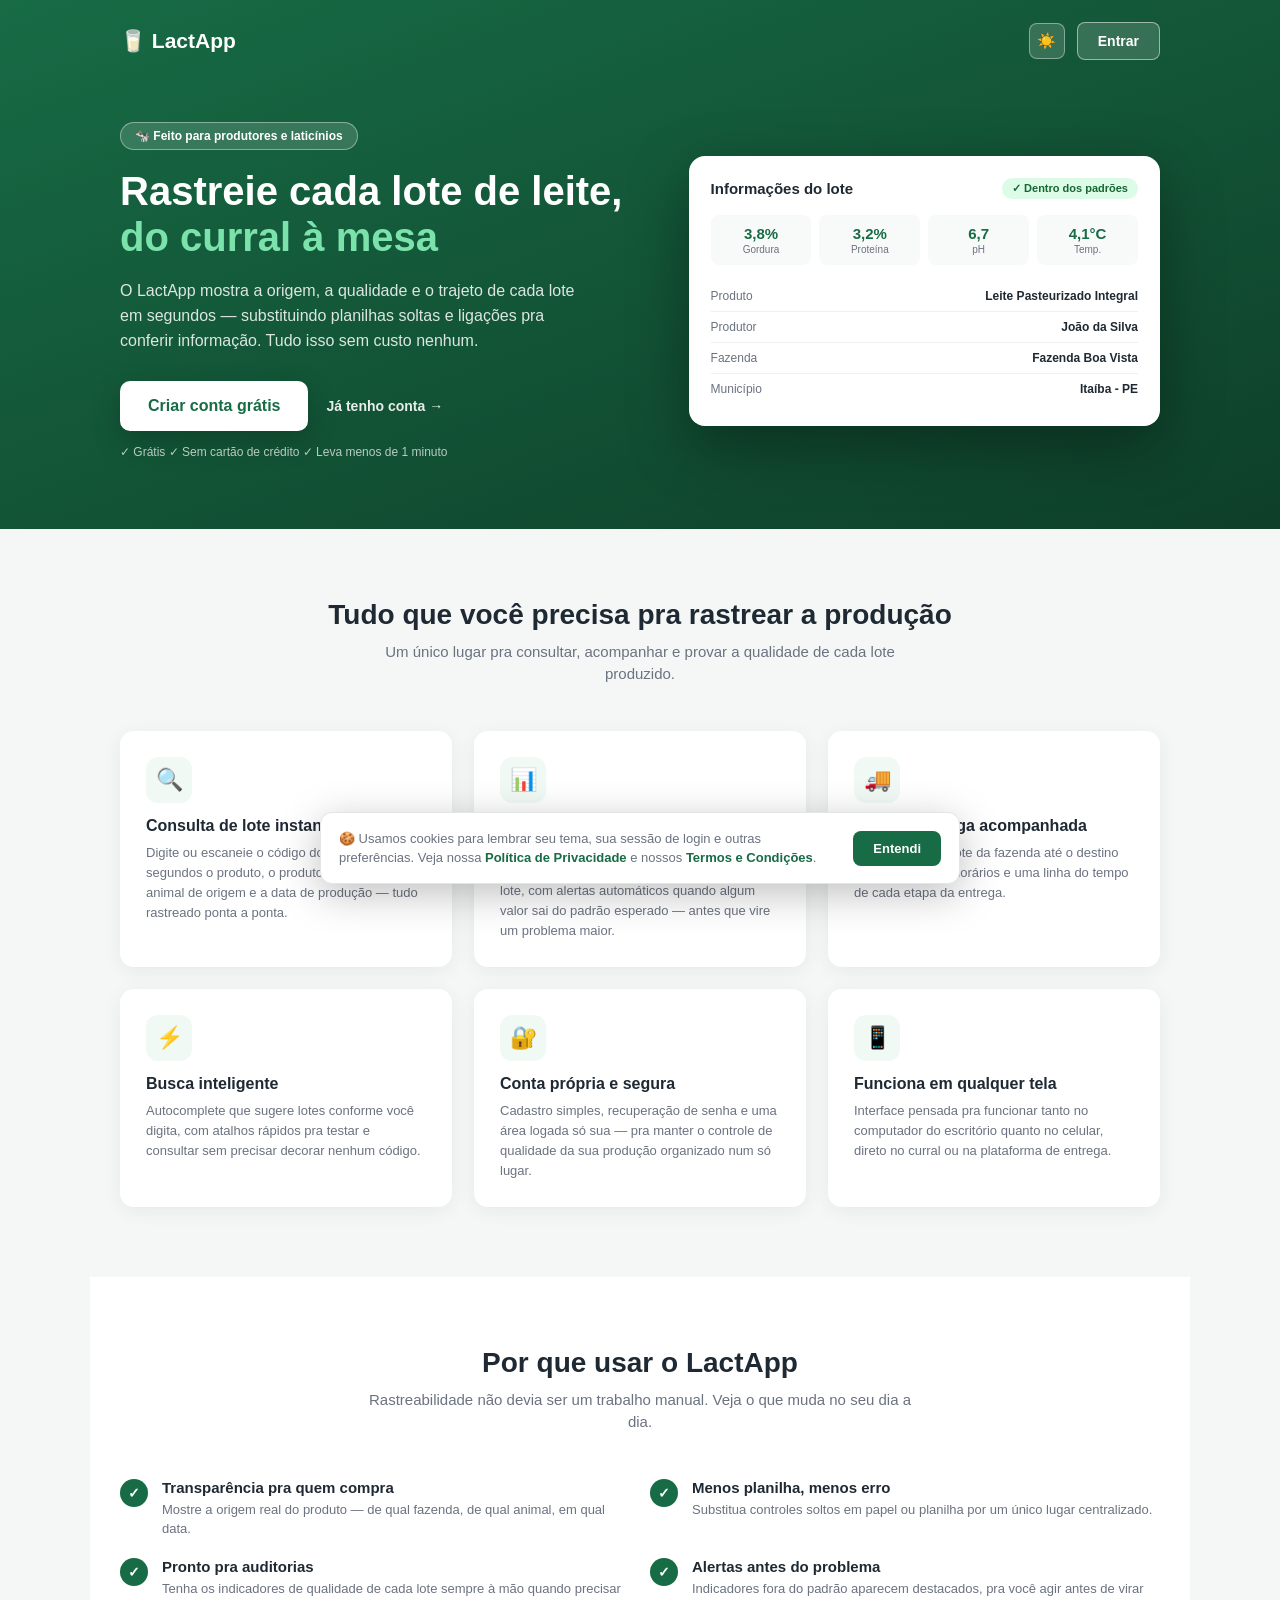
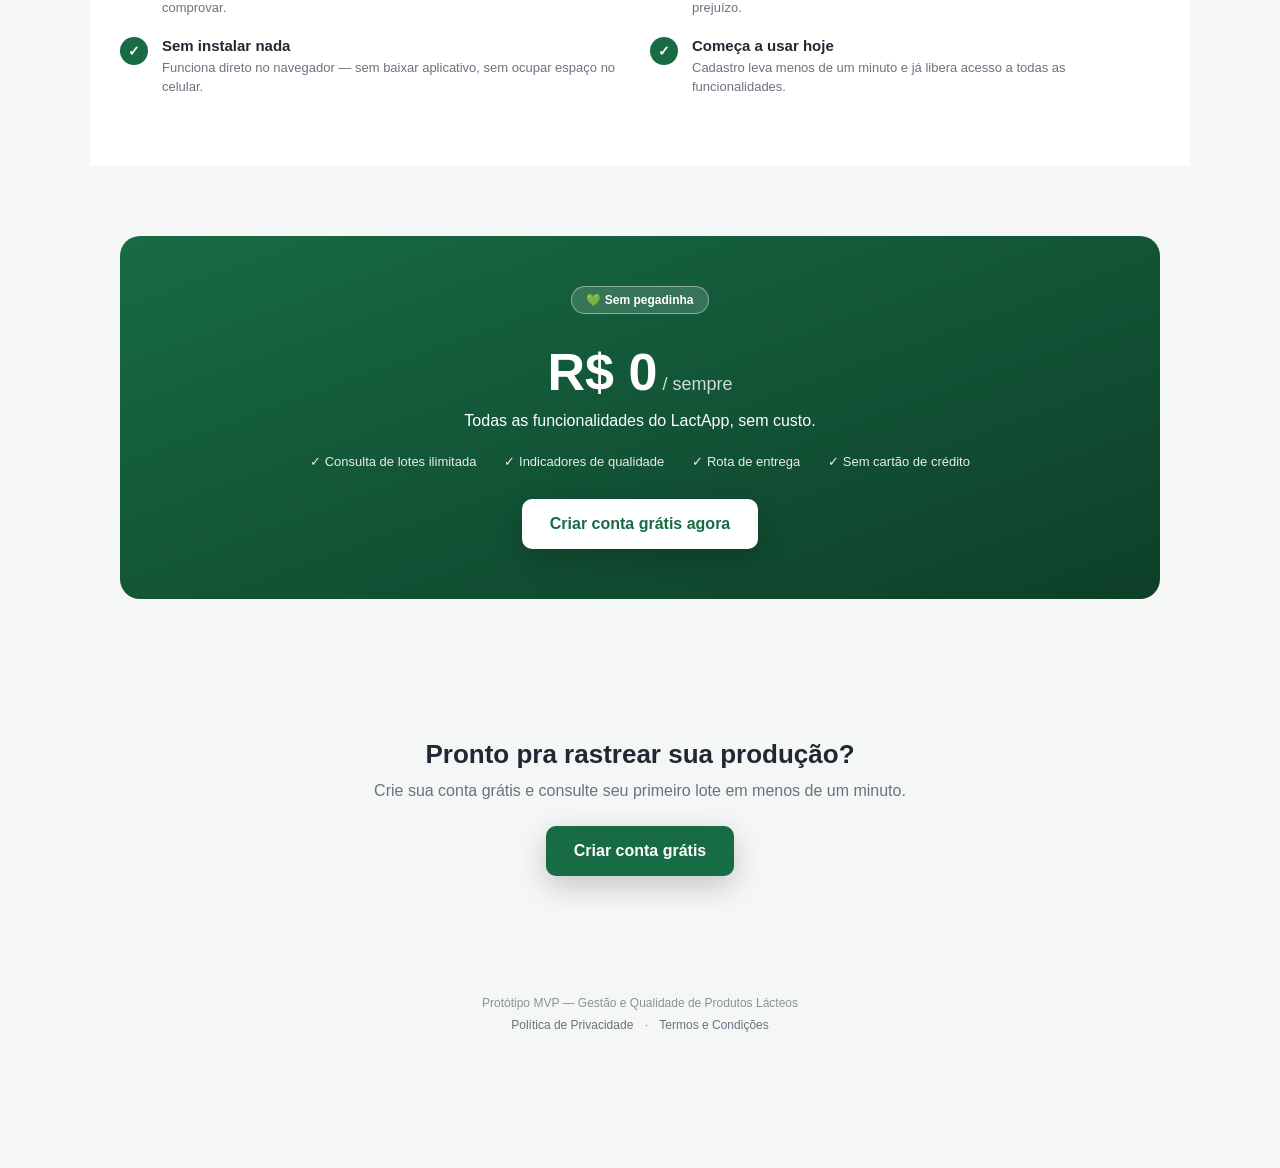
==== commit e0c5e89d: "mvp final 1.0" ====
--- a/index.html
+++ b/index.html
@@ -5,7 +5,27 @@
     <meta name="viewport" content="width=device-width, initial-scale=1.0">
 
     <title>LactApp — Rastreabilidade e Qualidade de Produtos Lácteos, grátis</title>
+
+    <link rel="icon" href="assets/favicon.svg" type="image/svg+xml">
+    <link rel="icon" type="image/png" sizes="32x32" href="assets/favicon-32x32.png">
+    <link rel="icon" type="image/png" sizes="16x16" href="assets/favicon-16x16.png">
+    <link rel="alternate icon" href="assets/favicon.ico">
+    <link rel="apple-touch-icon" href="assets/apple-touch-icon.png">
+    <link rel="manifest" href="assets/site.webmanifest">
     <meta name="description" content="Rastreie a origem, a qualidade e a rota de cada lote de produto lácteo, do produtor ao consumidor. Grátis, sem instalação.">
+
+    <script src="js/cookies.js"></script>
+    <script>
+        (function () {
+            var preferencia = lerCookie("lactapp-tema") || "claro";
+            var escuro = preferencia === "escuro" ||
+                (preferencia === "sistema" && window.matchMedia &&
+                    window.matchMedia("(prefers-color-scheme: dark)").matches);
+            if (escuro) {
+                document.documentElement.setAttribute("data-theme", "escuro");
+            }
+        })();
+    </script>
 
     <link rel="stylesheet" href="css/base.css">
     <link rel="stylesheet" href="css/landing.css">
@@ -17,7 +37,10 @@
 
     <header class="landing-header">
         <a class="logo-landing" href="index.html">🥛 LactApp</a>
-        <a class="botao-entrar" href="app.html">Entrar</a>
+        <div class="header-direita">
+            <button class="botao-tema" id="botaoTema" type="button" aria-label="Ativar tema escuro">🌙</button>
+            <a class="botao-entrar" href="app.html">Entrar</a>
+        </div>
     </header>
 
     <div class="hero-content">
@@ -248,7 +271,7 @@
 <section class="secao-cta-final">
     <h2>Pronto pra rastrear sua produção?</h2>
     <p>Crie sua conta grátis e consulte seu primeiro lote em menos de um minuto.</p>
-    <a class="botao-cta-primario" style="background:#176b45; color:white;" href="app.html?tela=cadastro">
+    <a class="botao-cta-primario" href="app.html?tela=cadastro">
         Criar conta grátis
     </a>
 </section>
@@ -264,5 +287,8 @@
     </div>
 </footer>
 
+<script src="js/tema.js"></script>
+<script src="js/consentimento.js"></script>
+
 </body>
 </html>
--- a/css/base.css
+++ b/css/base.css
@@ -6,9 +6,218 @@
     padding: 0;
 }
 
+/* ===================== VARIÁVEIS DE TEMA (CLARO) ===================== */
+:root {
+
+    /* Fundos */
+    --cor-fundo: #f4f7f5;
+    --cor-superficie: #ffffff;
+    --cor-superficie-alt: #f8faf9;
+
+    /* Texto */
+    --cor-texto: #1f2933;
+    --cor-texto-secundario: #6b7280;
+    --cor-texto-suave: #8a9299;
+
+    /* Bordas */
+    --cor-borda: #e2e6e4;
+    --cor-borda-input: #d1d5db;
+    --cor-borda-sutil: #eef0f2;
+
+    /* Marca — usada em fundos de botões/destaques (constante nos dois temas) */
+    --cor-marca: #176b45;
+    --cor-marca-hover: #115438;
+    --cor-marca-escura: #0e3f29;
+
+    /* Marca aplicada como texto sobre superfícies neutras */
+    --cor-marca-texto: #176b45;
+
+    /* Painéis com leve tom de marca (dicas, chips, autocomplete) */
+    --cor-marca-fundo-suave: #f0f9f4;
+    --cor-marca-borda-suave: #b8dcca;
+    --cor-marca-fundo-suave-hover: #dcefe3;
+
+    /* Semânticas — sucesso */
+    --cor-sucesso-fundo: #dcfce7;
+    --cor-sucesso-texto: #166534;
+    --cor-sucesso-forte: #15803d;
+    --cor-sucesso-borda: #22c55e;
+
+    /* Semânticas — atenção */
+    --cor-atencao-fundo: #fef3c7;
+    --cor-atencao-fundo-suave: #fffbeb;
+    --cor-atencao-texto: #92400e;
+    --cor-atencao-forte: #b45309;
+    --cor-atencao-borda: #fde68a;
+
+    /* Semânticas — erro / crítico */
+    --cor-erro-fundo: #fee2e2;
+    --cor-erro-fundo-suave: #fef2f2;
+    --cor-erro-texto: #991b1b;
+    --cor-erro-forte: #b91c1c;
+    --cor-erro-borda: #fecaca;
+    --cor-erro-solido: #ef4444;
+
+    /* Semânticas — informação */
+    --cor-info: #3b82f6;
+    --cor-info-forte: #2563eb;
+
+    /* Sombras */
+    --sombra-card: 0 4px 20px rgba(0,0,0,.06);
+    --sombra-card-suave: 0 3px 15px rgba(0,0,0,.05);
+    --sombra-elevada: 0 10px 40px rgba(0,0,0,.25);
+    --sombra-flutuante: 0 8px 24px rgba(0,0,0,.12);
+
+    /* Toast — já é escuro por natureza, igual nos dois temas */
+    --cor-toast-fundo: #1f2937;
+}
+
+/* ===================== VARIÁVEIS DE TEMA (ESCURO) ===================== */
+html[data-theme="escuro"] {
+
+    --cor-fundo: #101c16;
+    --cor-superficie: #17271f;
+    --cor-superficie-alt: #1d3226;
+
+    --cor-texto: #e8ede9;
+    --cor-texto-secundario: #a9b8ae;
+    --cor-texto-suave: #7f9088;
+
+    --cor-borda: #2c4436;
+    --cor-borda-input: #34503f;
+    --cor-borda-sutil: #24382d;
+
+    --cor-marca-texto: #5fd394;
+
+    --cor-marca-fundo-suave: #16311f;
+    --cor-marca-borda-suave: #2f5a44;
+    --cor-marca-fundo-suave-hover: #1e4230;
+
+    --cor-sucesso-fundo: #123821;
+    --cor-sucesso-texto: #86efac;
+
+    --cor-atencao-fundo: #3a2c0d;
+    --cor-atencao-fundo-suave: #2c220d;
+    --cor-atencao-texto: #fbbf24;
+
+    --cor-erro-fundo: #3b1616;
+    --cor-erro-fundo-suave: #2e1414;
+    --cor-erro-texto: #fca5a5;
+
+    --sombra-card: 0 4px 20px rgba(0,0,0,.4);
+    --sombra-card-suave: 0 3px 15px rgba(0,0,0,.35);
+    --sombra-elevada: 0 10px 40px rgba(0,0,0,.6);
+    --sombra-flutuante: 0 8px 24px rgba(0,0,0,.45);
+}
+
 body {
     font-family: Arial, Helvetica, sans-serif;
-    background: #f4f7f5;
-    color: #1f2933;
+    background: var(--cor-fundo);
+    color: var(--cor-texto);
     min-height: 100vh;
-}
+    transition: background .2s ease, color .2s ease, padding-bottom .25s ease;
+}
+
+/* ===================== TOGGLE DE TEMA ===================== */
+/* Aqui (e não em componentes.css) porque é usado em todas as        */
+/* páginas do site, incluindo as que não carregam componentes.css.   */
+.botao-tema {
+    background: rgba(255,255,255,.15);
+    color: white;
+    border: 1px solid rgba(255,255,255,.4);
+    width: 36px;
+    height: 36px;
+    padding: 0;
+    border-radius: 8px;
+    font-size: 15px;
+    cursor: pointer;
+    display: inline-flex;
+    align-items: center;
+    justify-content: center;
+}
+
+.botao-tema:hover {
+    background: rgba(255,255,255,.25);
+}
+
+.botao-tema-flutuante {
+    position: fixed;
+    top: 18px;
+    right: 18px;
+    z-index: 50;
+}
+
+/* ===================== BANNER DE COOKIES ===================== */
+.banner-cookies {
+    position: fixed;
+    left: 16px;
+    right: 16px;
+    bottom: 16px;
+    z-index: 900;
+    max-width: 640px;
+    margin: 0 auto;
+    background: var(--cor-superficie);
+    color: var(--cor-texto);
+    border: 1px solid var(--cor-borda);
+    border-radius: 12px;
+    box-shadow: var(--sombra-elevada);
+    padding: 16px 18px;
+    display: flex;
+    align-items: center;
+    gap: 16px;
+    flex-wrap: wrap;
+    opacity: 0;
+    transform: translateY(12px);
+    transition: opacity .25s ease, transform .25s ease;
+}
+
+.banner-cookies.banner-cookies-visivel {
+    opacity: 1;
+    transform: translateY(0);
+}
+
+.banner-cookies p {
+    flex: 1;
+    min-width: 220px;
+    font-size: 13px;
+    line-height: 19px;
+    color: var(--cor-texto-secundario);
+}
+
+.banner-cookies a {
+    color: var(--cor-marca-texto);
+    font-weight: bold;
+    text-decoration: none;
+}
+
+.banner-cookies a:hover {
+    text-decoration: underline;
+}
+
+.banner-cookies-botao {
+    background: var(--cor-marca);
+    color: white;
+    border: none;
+    padding: 10px 20px;
+    border-radius: 8px;
+    font-size: 13px;
+    font-weight: bold;
+    cursor: pointer;
+    white-space: nowrap;
+}
+
+.banner-cookies-botao:hover {
+    background: var(--cor-marca-hover);
+}
+
+@media (max-width: 600px) {
+    .banner-cookies {
+        flex-direction: column;
+        align-items: stretch;
+        text-align: left;
+    }
+
+    .banner-cookies-botao {
+        width: 100%;
+    }
+}
--- a/css/landing.css
+++ b/css/landing.css
@@ -16,6 +16,12 @@
     text-decoration: none;
 }
 
+.landing-header .header-direita {
+    display: flex;
+    align-items: center;
+    gap: 12px;
+}
+
 .landing-header .botao-entrar {
     background: rgba(255,255,255,.15);
     color: white;
@@ -33,7 +39,7 @@
 
 /* ===================== HERO ===================== */
 .hero {
-    background: linear-gradient(160deg, #176b45 0%, #0e3f29 100%);
+    background: linear-gradient(160deg, var(--cor-marca) 0%, var(--cor-marca-escura) 100%);
     color: white;
     padding-bottom: 70px;
 }
@@ -88,7 +94,7 @@
 .botao-cta-primario {
     display: inline-block;
     background: white;
-    color: #176b45;
+    color: var(--cor-marca);
     border: none;
     padding: 16px 28px;
     border-radius: 10px;
@@ -121,11 +127,11 @@
 
 /* ---------- Mockup visual do produto ---------- */
 .hero-mockup {
-    background: white;
+    background: var(--cor-superficie);
     border-radius: 16px;
     padding: 22px;
     box-shadow: 0 20px 60px rgba(0,0,0,.35);
-    color: #1f2933;
+    color: var(--cor-texto);
 }
 
 .hero-mockup-header {
@@ -140,8 +146,8 @@
 }
 
 .hero-mockup-selo {
-    background: #dcfce7;
-    color: #166534;
+    background: var(--cor-sucesso-fundo);
+    color: var(--cor-sucesso-texto);
     font-size: 11px;
     font-weight: bold;
     padding: 4px 10px;
@@ -156,7 +162,7 @@
 }
 
 .hero-mockup-item {
-    background: #f8faf9;
+    background: var(--cor-superficie-alt);
     border-radius: 8px;
     padding: 10px 6px;
     text-align: center;
@@ -165,12 +171,12 @@
 .hero-mockup-item .valor {
     font-size: 15px;
     font-weight: bold;
-    color: #176b45;
+    color: var(--cor-marca-texto);
 }
 
 .hero-mockup-item .rotulo {
     font-size: 10px;
-    color: #6b7280;
+    color: var(--cor-texto-secundario);
     margin-top: 2px;
 }
 
@@ -178,7 +184,7 @@
     display: flex;
     justify-content: space-between;
     padding: 8px 0;
-    border-bottom: 1px solid #eef0f2;
+    border-bottom: 1px solid var(--cor-borda-sutil);
     font-size: 12px;
 }
 
@@ -187,7 +193,7 @@
 }
 
 .hero-mockup-linha span:first-child {
-    color: #6b7280;
+    color: var(--cor-texto-secundario);
 }
 
 .hero-mockup-linha span:last-child {
@@ -205,12 +211,12 @@
     text-align: center;
     font-size: 28px;
     margin-bottom: 10px;
-    color: #1f2933;
+    color: var(--cor-texto);
 }
 
 .secao-subtitulo {
     text-align: center;
-    color: #6b7280;
+    color: var(--cor-texto-secundario);
     font-size: 15px;
     max-width: 560px;
     margin: 0 auto 46px;
@@ -225,17 +231,17 @@
 }
 
 .funcionalidade-card {
-    background: white;
+    background: var(--cor-superficie);
     border-radius: 14px;
     padding: 26px;
-    box-shadow: 0 4px 20px rgba(0,0,0,.05);
+    box-shadow: var(--sombra-card);
 }
 
 .funcionalidade-icone {
     width: 46px;
     height: 46px;
     border-radius: 12px;
-    background: #e4f3eb;
+    background: var(--cor-marca-fundo-suave);
     display: flex;
     align-items: center;
     justify-content: center;
@@ -246,18 +252,18 @@
 .funcionalidade-card h3 {
     font-size: 16px;
     margin-bottom: 8px;
-    color: #1f2933;
+    color: var(--cor-texto);
 }
 
 .funcionalidade-card p {
     font-size: 13px;
     line-height: 20px;
-    color: #6b7280;
+    color: var(--cor-texto-secundario);
 }
 
 /* ===================== POR QUE USAR ===================== */
 .secao-motivos {
-    background: white;
+    background: var(--cor-superficie);
 }
 
 .motivos-grid {
@@ -277,7 +283,7 @@
     height: 28px;
     min-width: 28px;
     border-radius: 50%;
-    background: #176b45;
+    background: var(--cor-marca);
     color: white;
     display: flex;
     align-items: center;
@@ -289,12 +295,12 @@
 .motivo-item h4 {
     font-size: 15px;
     margin-bottom: 4px;
-    color: #1f2933;
+    color: var(--cor-texto);
 }
 
 .motivo-item p {
     font-size: 13px;
-    color: #6b7280;
+    color: var(--cor-texto-secundario);
     line-height: 19px;
 }
 
@@ -306,7 +312,7 @@
 }
 
 .gratis-card {
-    background: linear-gradient(160deg, #176b45 0%, #0e3f29 100%);
+    background: linear-gradient(160deg, var(--cor-marca) 0%, var(--cor-marca-escura) 100%);
     border-radius: 20px;
     padding: 50px 40px;
     text-align: center;
@@ -349,18 +355,27 @@
 .secao-cta-final h2 {
     font-size: 26px;
     margin-bottom: 12px;
-    color: #1f2933;
+    color: var(--cor-texto);
 }
 
 .secao-cta-final p {
-    color: #6b7280;
+    color: var(--cor-texto-secundario);
     margin-bottom: 26px;
+}
+
+.secao-cta-final .botao-cta-primario {
+    background: var(--cor-marca);
+    color: white;
+}
+
+.secao-cta-final .botao-cta-primario:hover {
+    background: var(--cor-marca-hover);
 }
 
 /* ===================== FOOTER DA LANDING ===================== */
 .landing-footer {
     text-align: center;
-    color: #8a9299;
+    color: var(--cor-texto-suave);
     font-size: 12px;
     padding: 30px 20px 40px;
 }
@@ -370,13 +385,13 @@
 }
 
 .landing-footer .footer-links a {
-    color: #6b7280;
+    color: var(--cor-texto-secundario);
     text-decoration: none;
     margin: 0 8px;
 }
 
 .landing-footer .footer-links a:hover {
-    color: #176b45;
+    color: var(--cor-marca-texto);
     text-decoration: underline;
 }
 
